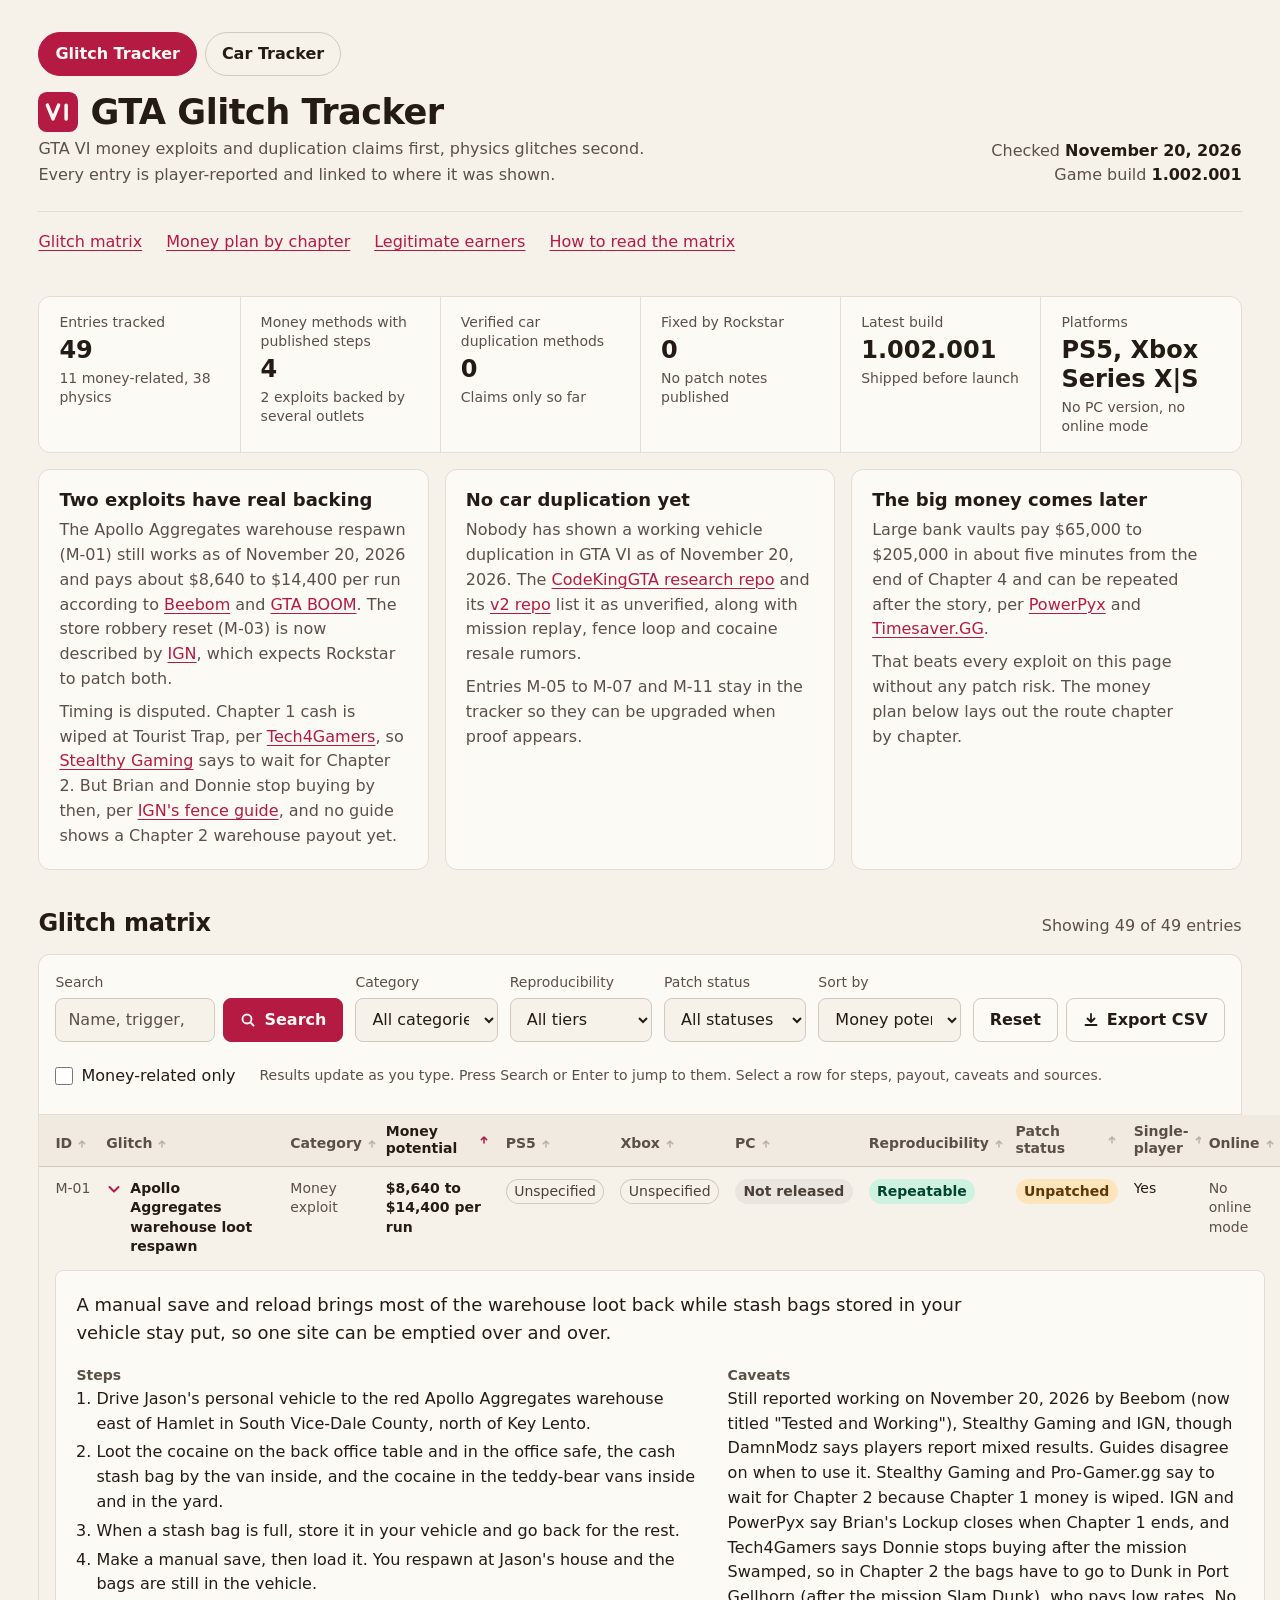
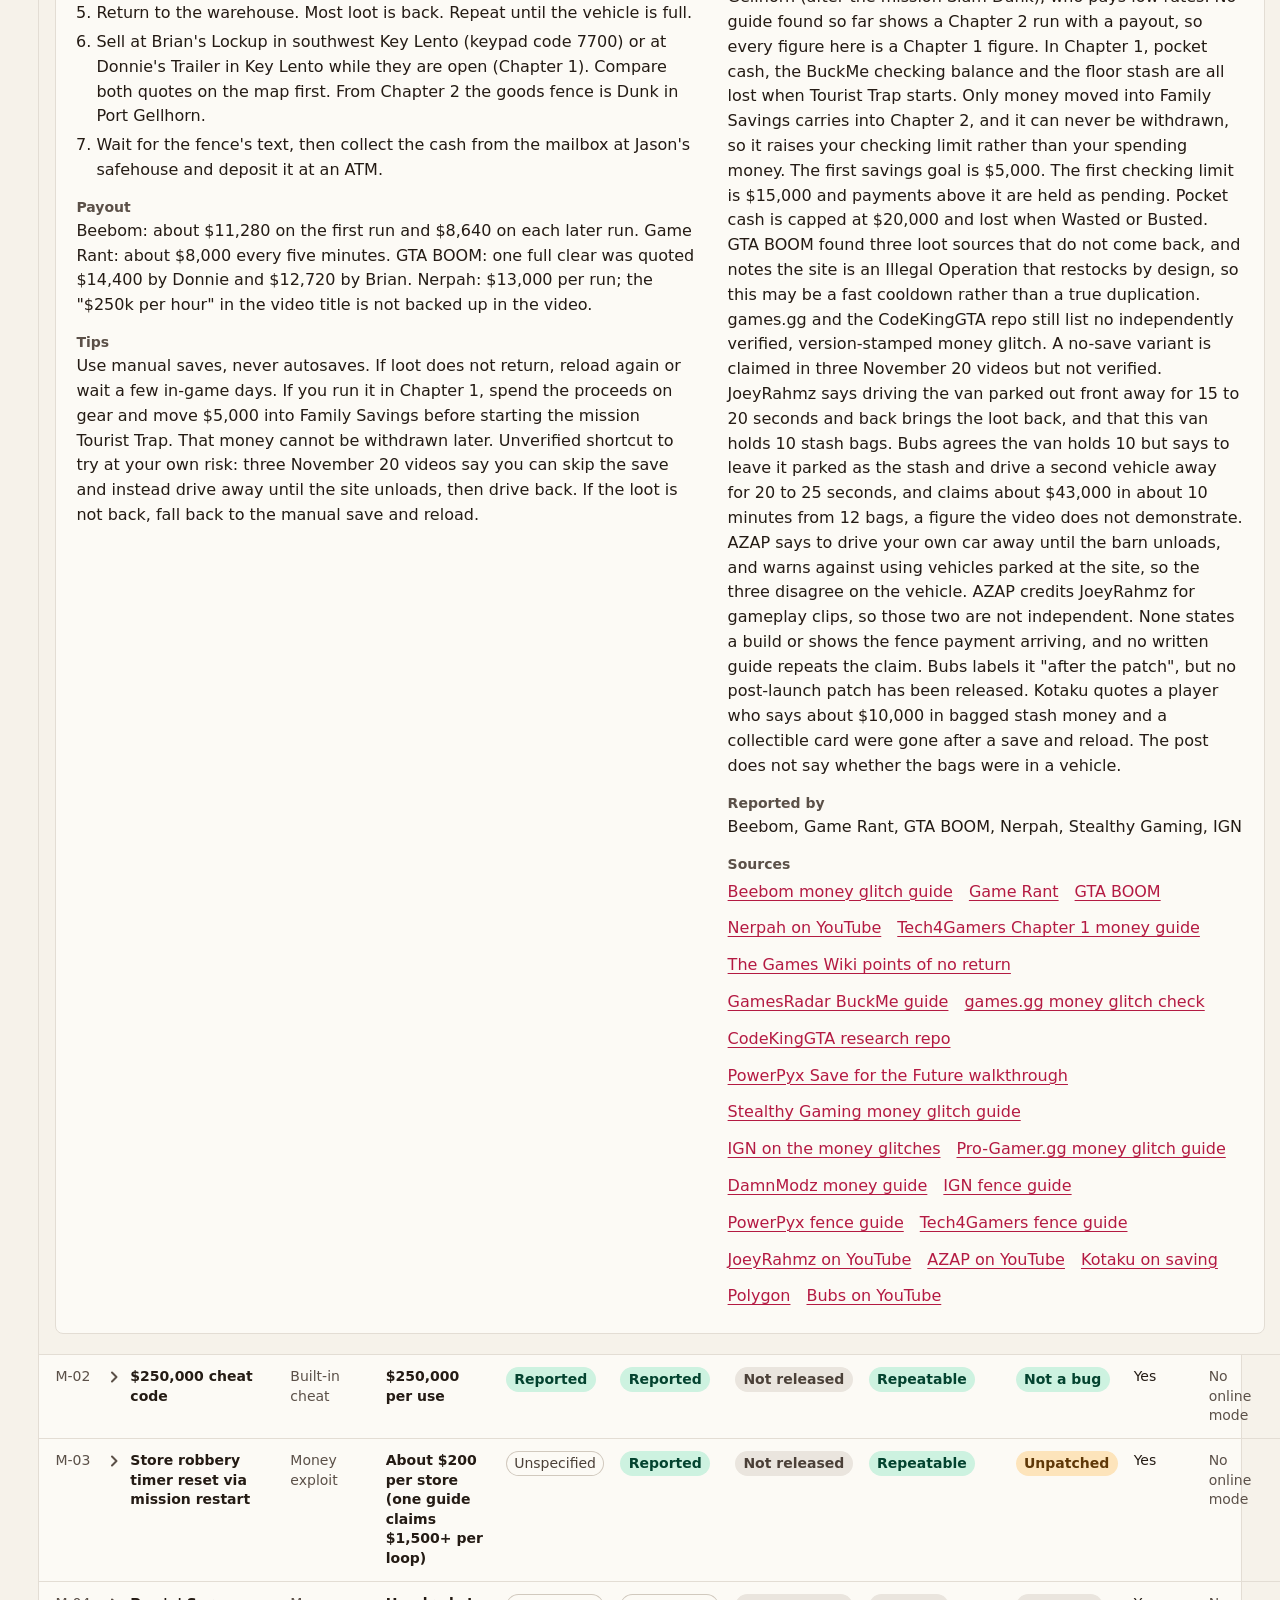
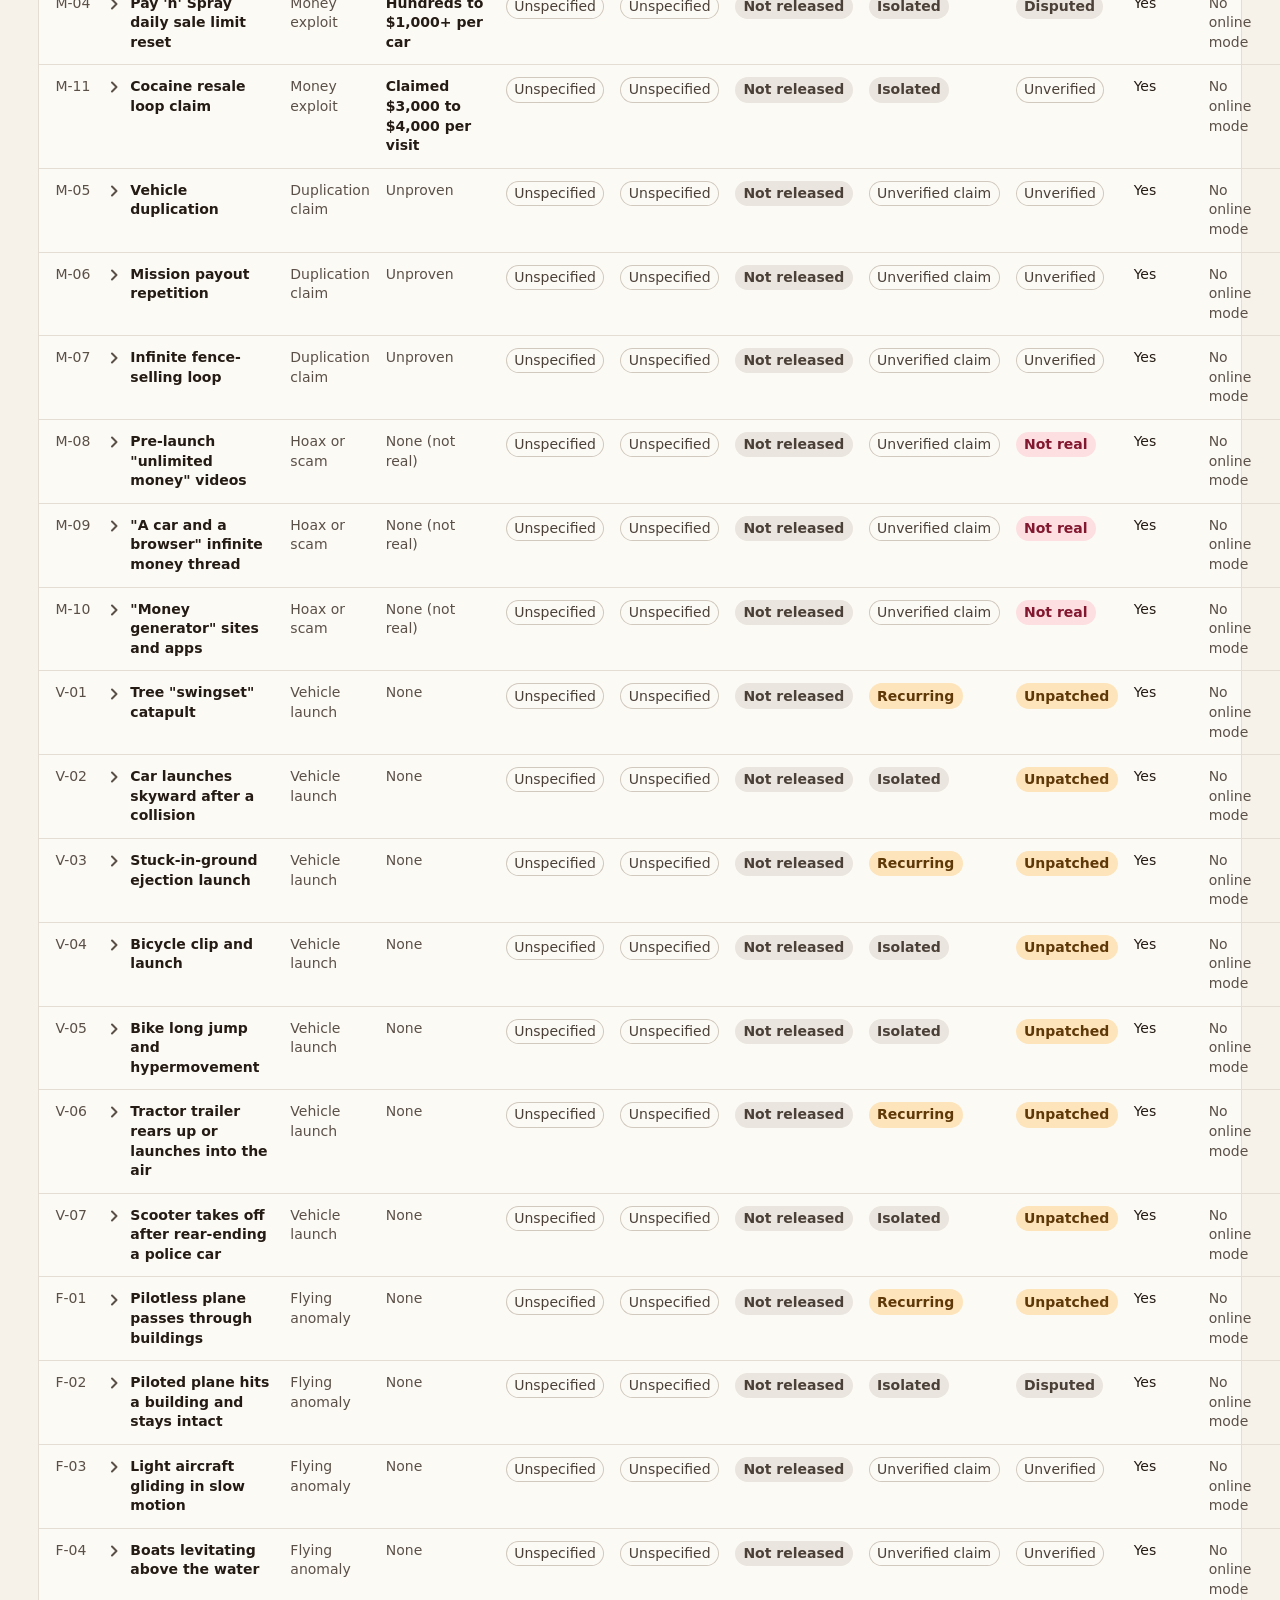
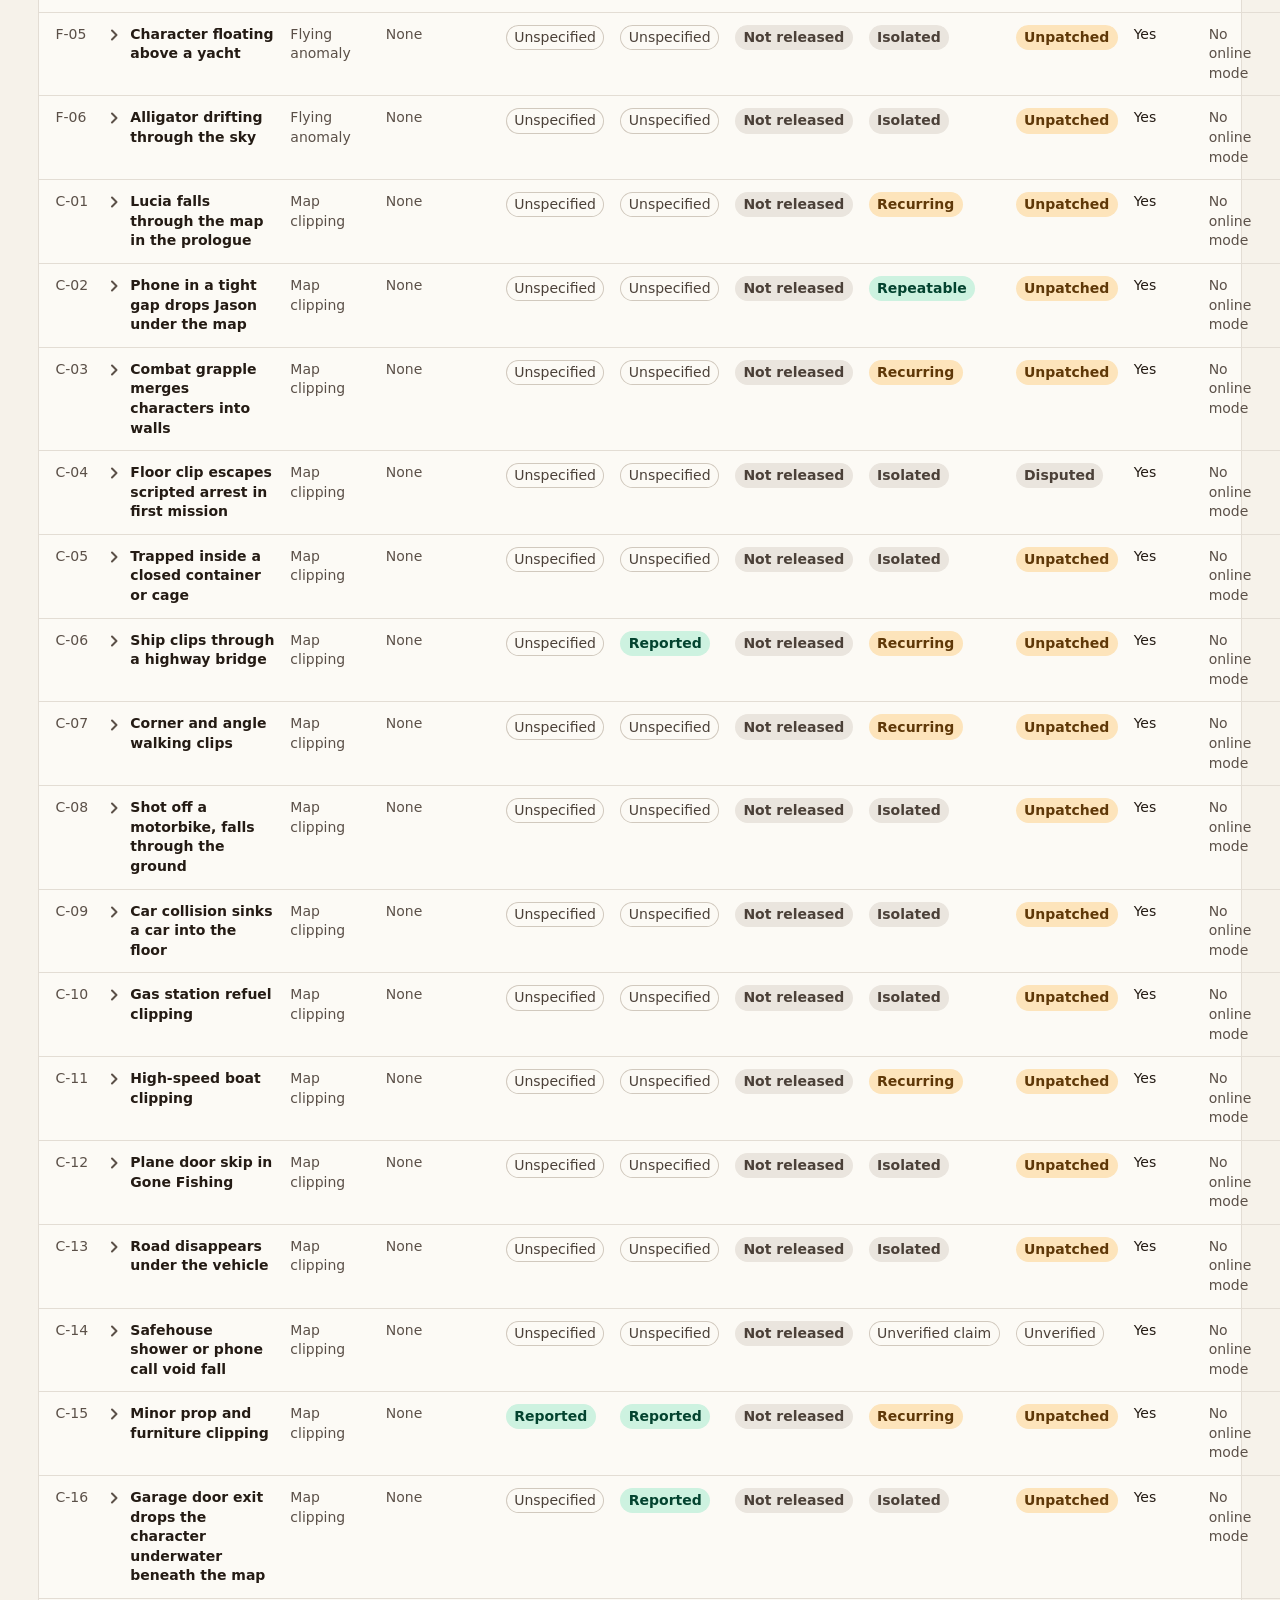
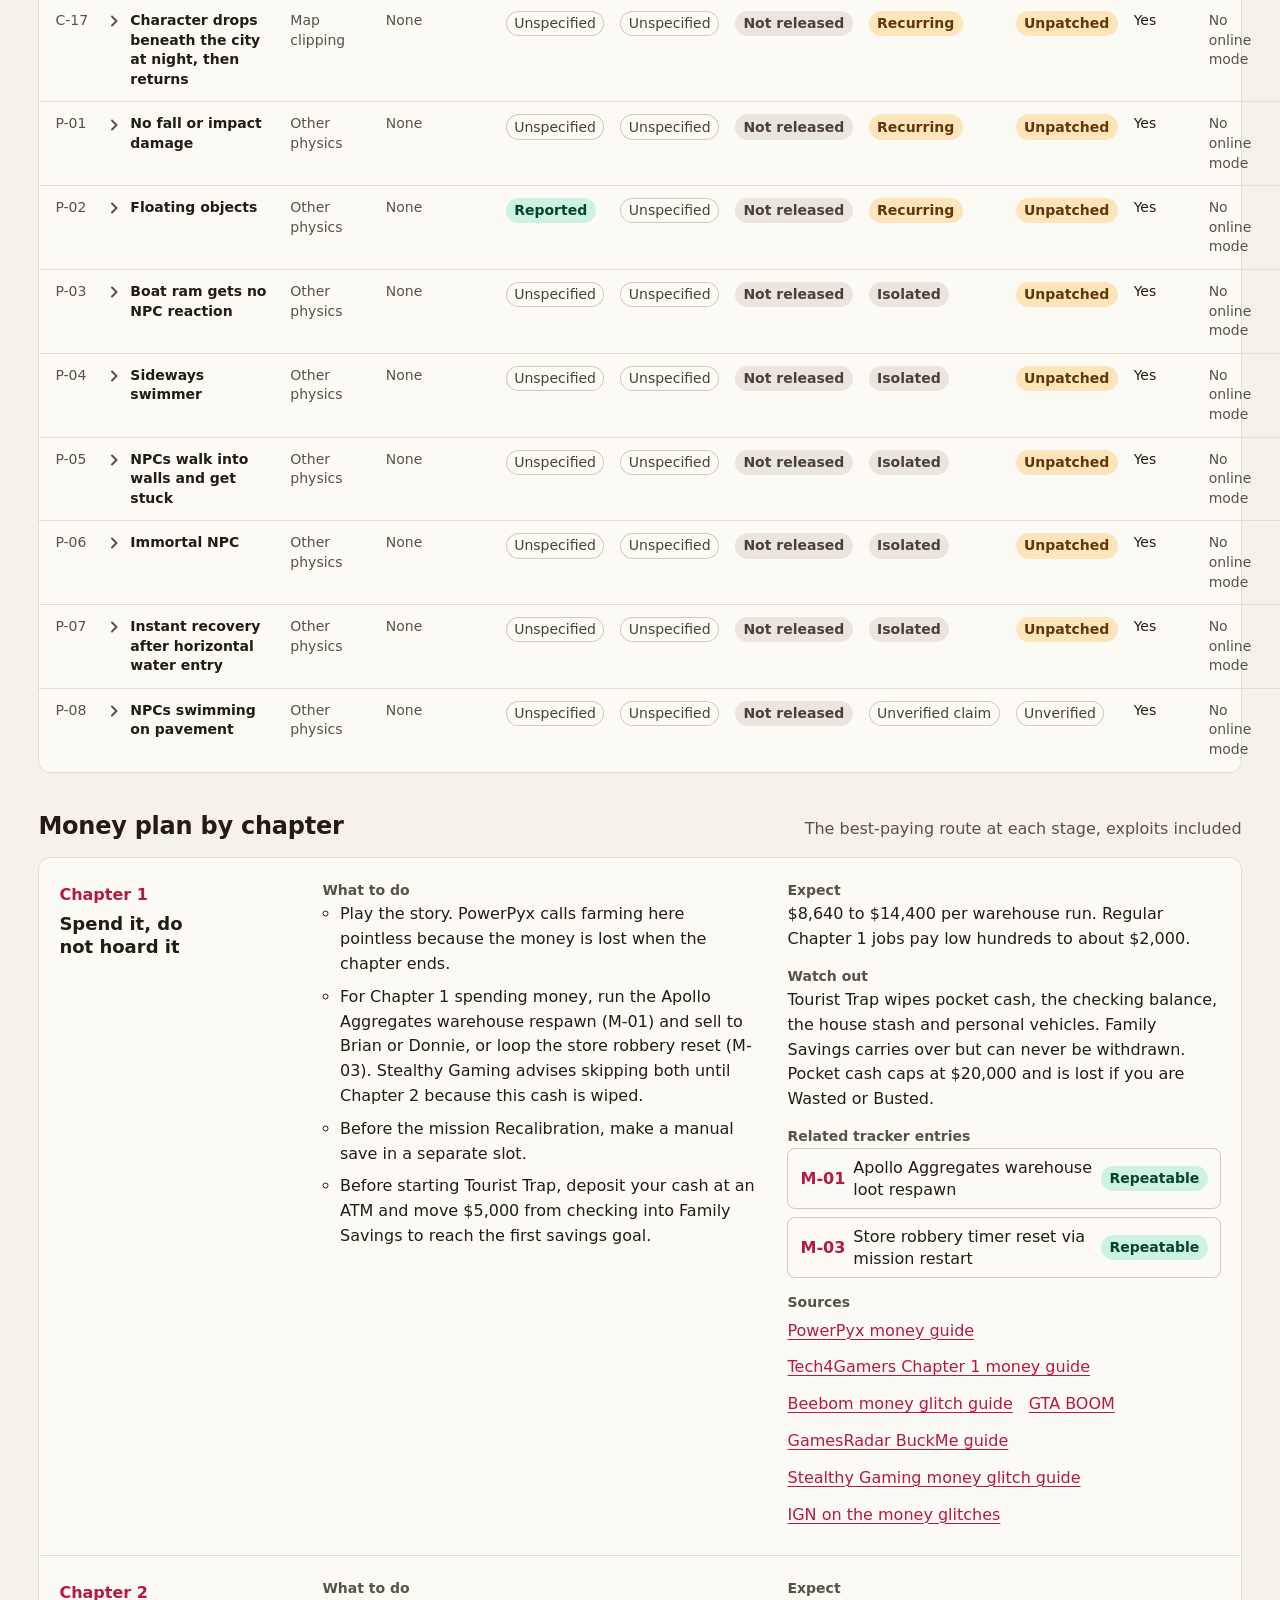
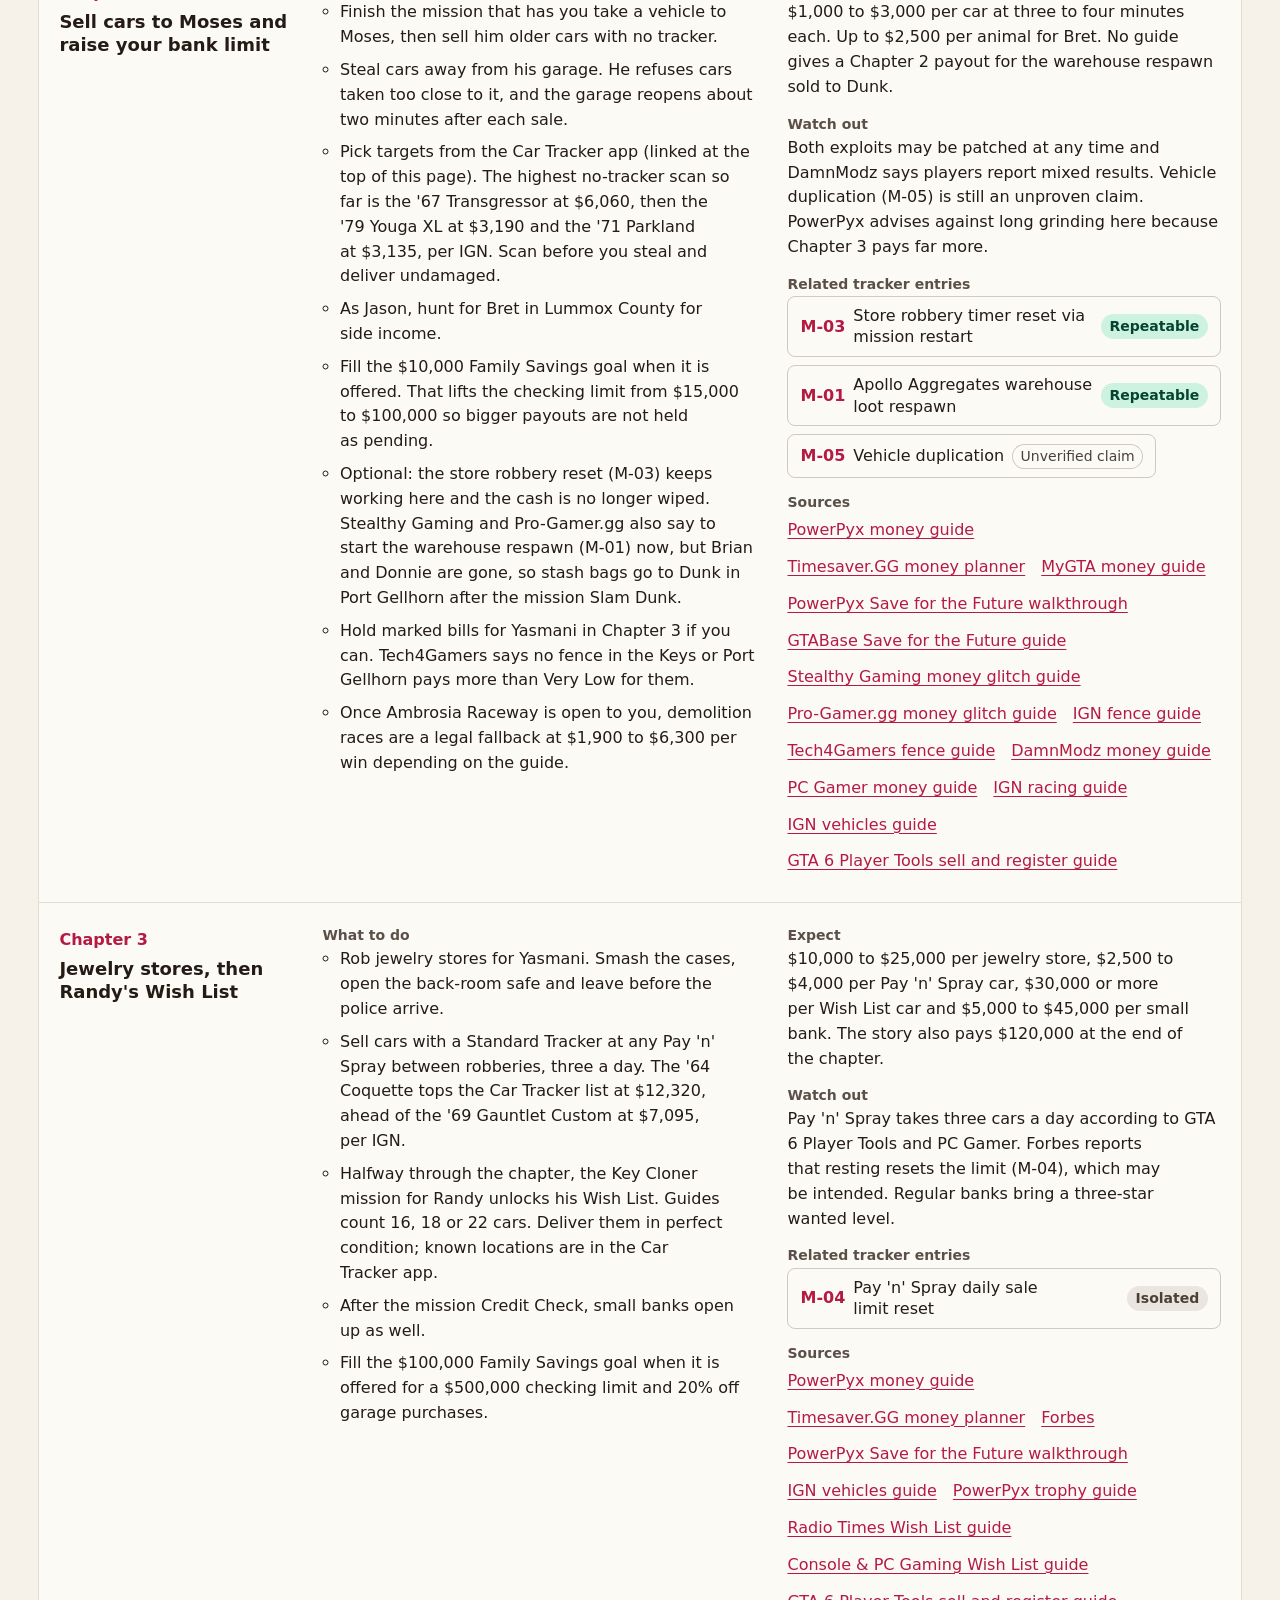
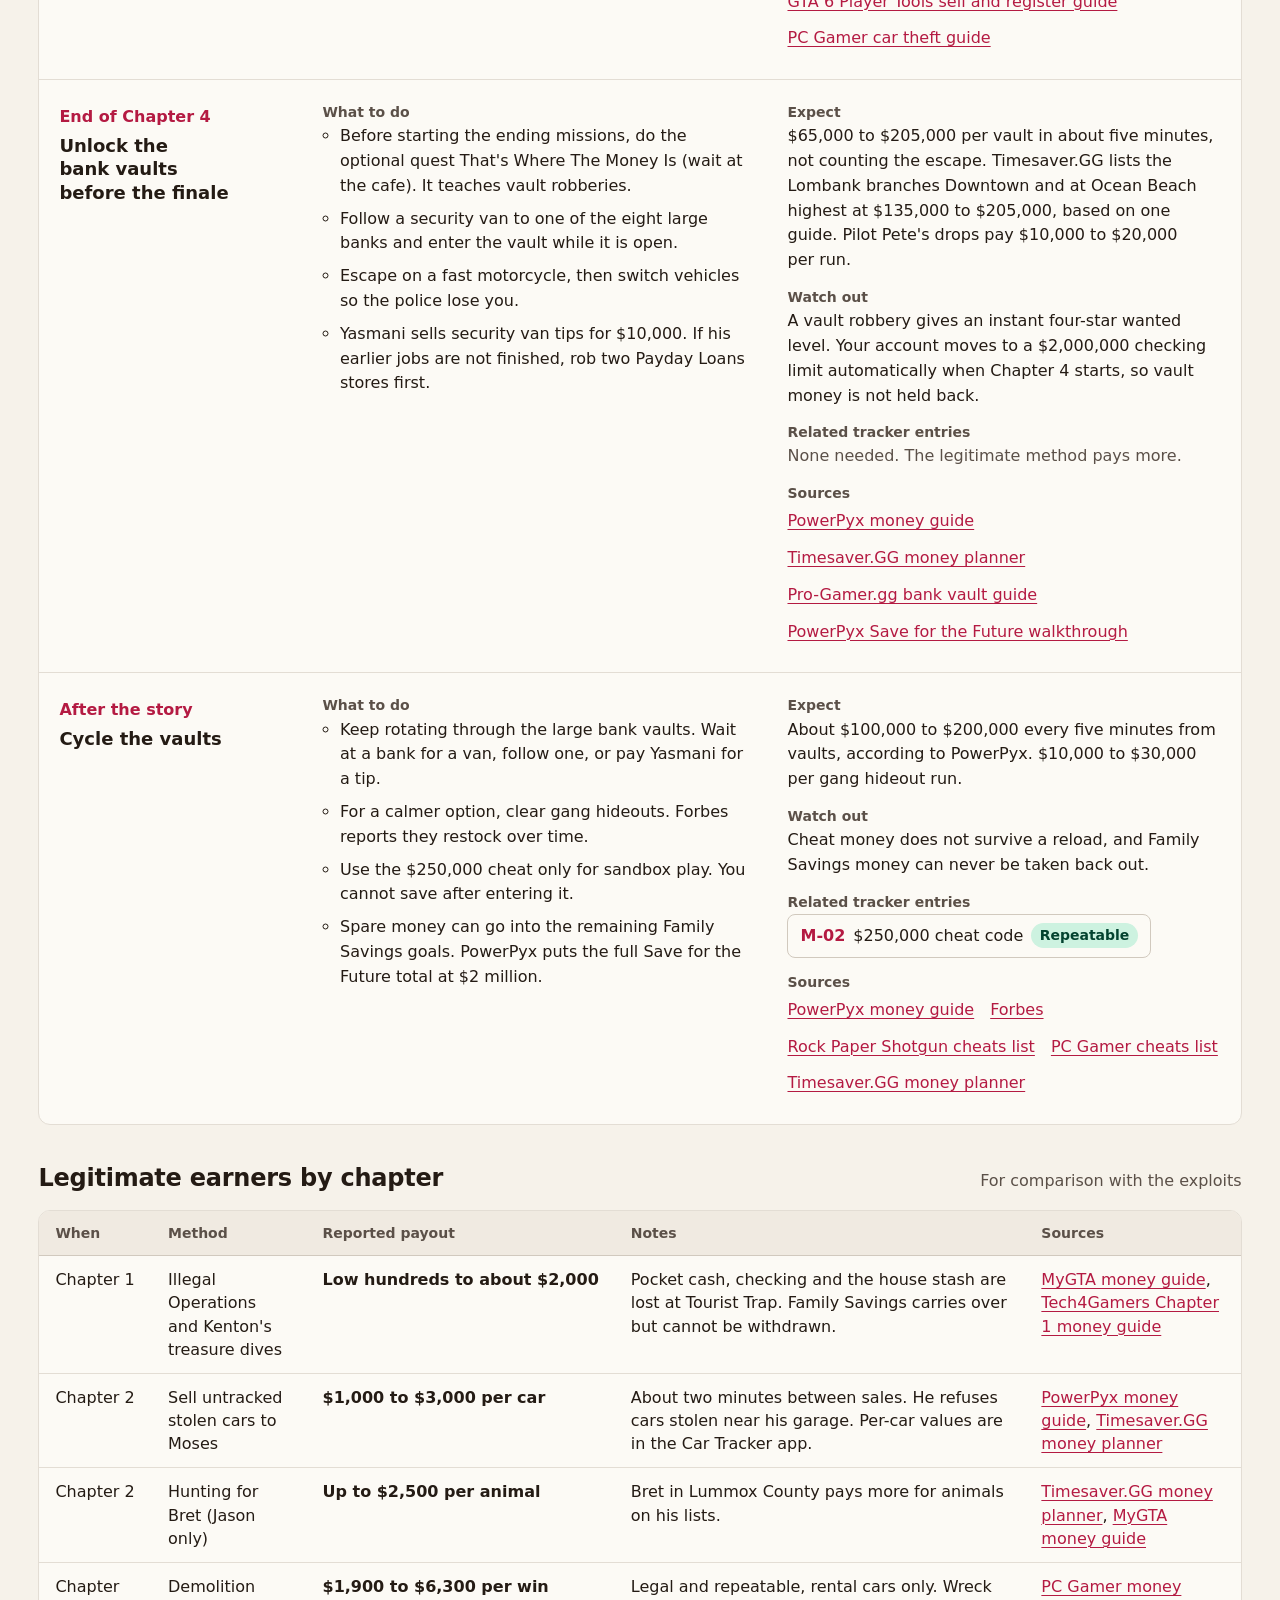
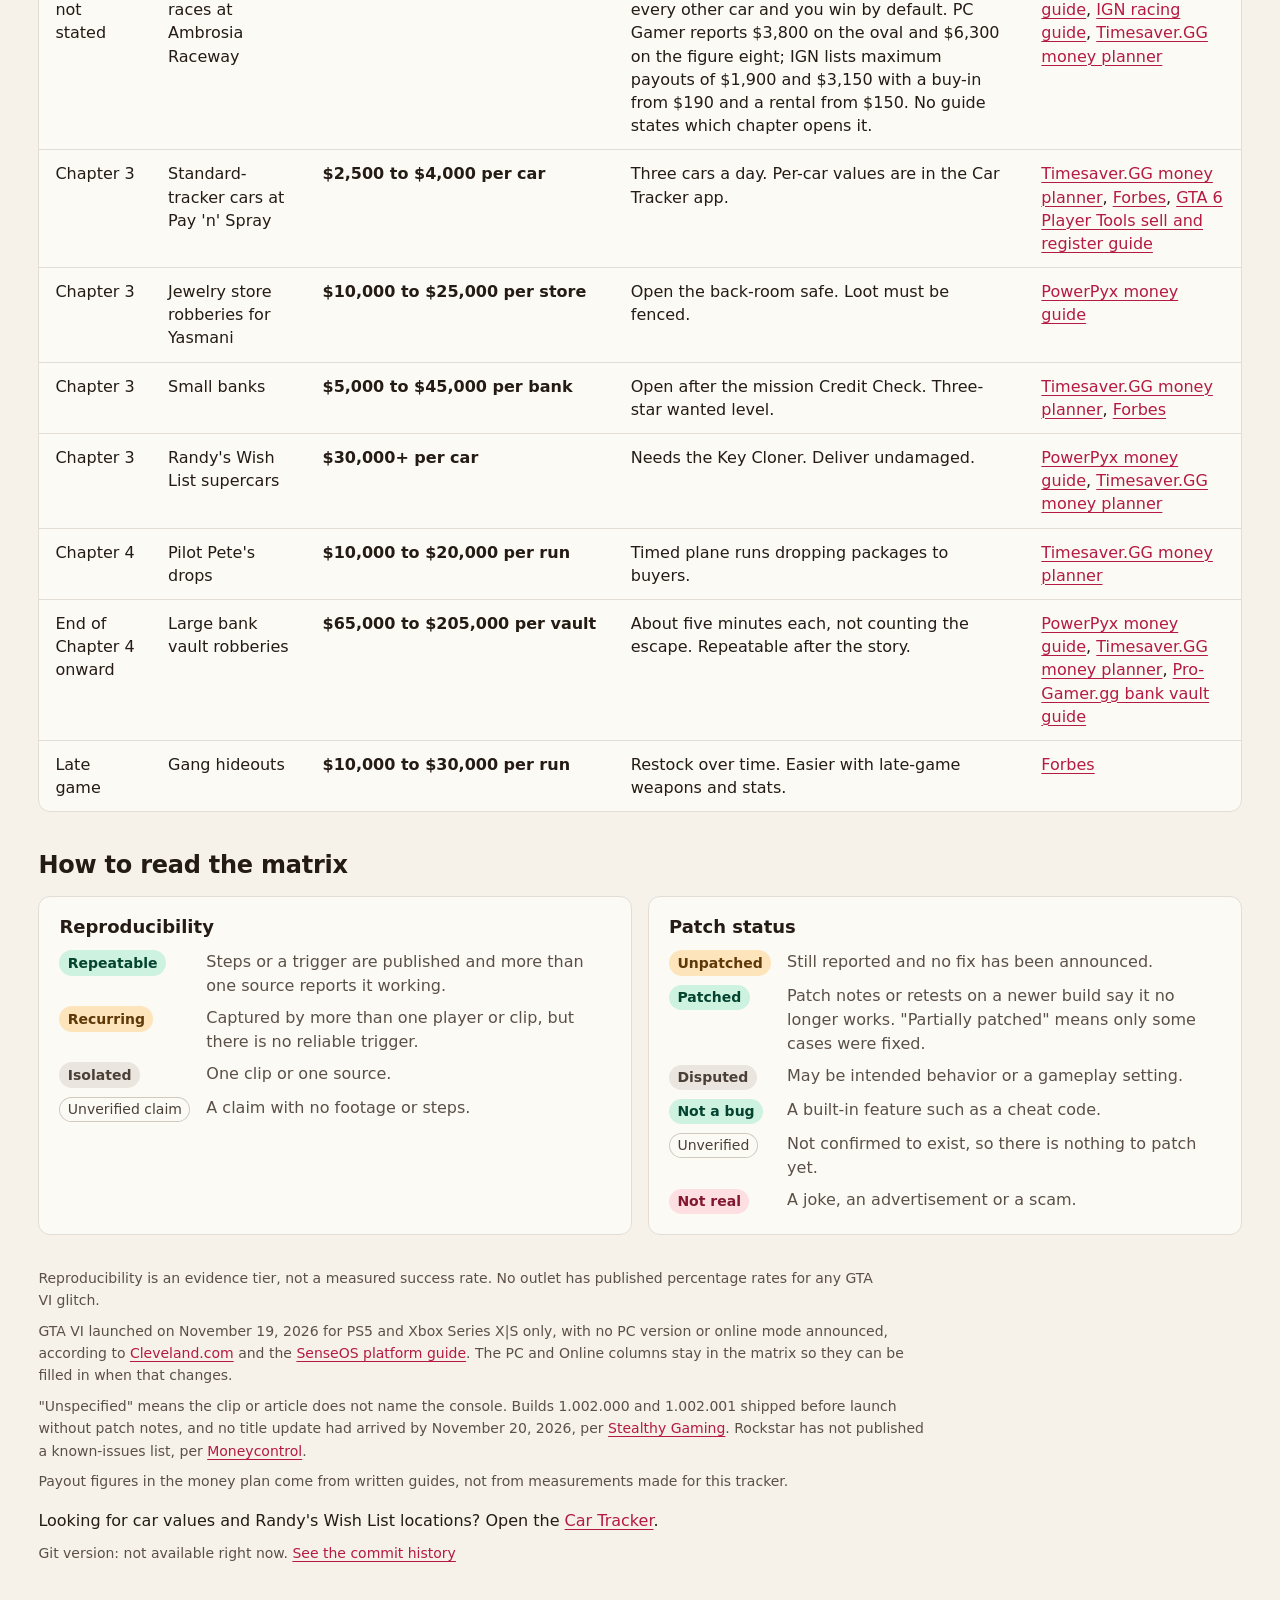
==== index.html @ 21f83af1 "Move the Car Tracker to its own repository; link to it from the Glitch Tracker Entries: 49. Added 0," ====
<!doctype html>
<html lang="en">
  <head>
    <meta charset="utf-8" />
    <meta name="viewport" content="width=device-width, initial-scale=1" />
    <title>GTA Glitch Tracker</title>
    <meta name="description" content="Sortable tracker of GTA VI money exploits, duplication claims and physics glitches, with platform, reproducibility, patch status and game mode for each entry. The car value list is in the separate Car Tracker app." />
    <link rel="icon" href="data:image/svg+xml,%3Csvg xmlns='http://www.w3.org/2000/svg' viewBox='0 0 32 32'%3E%3Crect width='32' height='32' rx='7' fill='%23b3283f'/%3E%3Cpath d='M7.5 10.5 12 21.5l4.5-11M22.5 10.5v11' fill='none' stroke='%23fbf8f3' stroke-width='2.8' stroke-linecap='round' stroke-linejoin='round'/%3E%3C/svg%3E" />
    <link rel="preconnect" href="https://api.fontshare.com" crossorigin />
    <link rel="preconnect" href="https://cdn.fontshare.com" crossorigin />
    <link href="https://api.fontshare.com/v2/css?f[]=cabinet-grotesk@800&display=swap" rel="stylesheet" />
    <link href="https://api.fontshare.com/v2/css?f[]=satoshi@400,500,700&display=swap" rel="stylesheet" />
    <link rel="stylesheet" href="base.css" />
    <link rel="stylesheet" href="style.css" />
  </head>
  <body>
    <a class="skip-link" href="#matrix">Skip to the tracker</a>
    <div class="page">
      <nav class="app-switch" aria-label="Switch app">
        <a href="./" aria-current="page">Glitch Tracker</a>
        <a href="https://rolltidehero.github.io/gta-car-tracker/">Car Tracker</a>
      </nav>
      <header class="masthead">
        <div>
          <div class="brand">
            <svg viewBox="0 0 32 32" fill="none" aria-hidden="true">
              <rect width="32" height="32" rx="7" fill="currentColor" />
              <path d="M7.5 10.5 12 21.5l4.5-11M22.5 10.5v11" stroke="#fbf8f3" stroke-width="2.8" stroke-linecap="round" stroke-linejoin="round" />
            </svg>
            <h1>GTA Glitch Tracker</h1>
          </div>
          <p>GTA VI money exploits and duplication claims first, physics glitches second. Every entry is player-reported and linked to where it was shown.</p>
        </div>
        <p class="asof">Checked <strong id="asof-date"></strong><br />Game build <strong id="asof-build"></strong></p>
      </header>

      <nav class="jump" aria-label="Sections">
        <a href="#matrix-title" data-jump="matrix-title">Glitch matrix</a>
        <a href="#plan-title" data-jump="plan-title">Money plan by chapter</a>
        <a href="#earners-title" data-jump="earners-title">Legitimate earners</a>
        <a href="#legend-title" data-jump="legend-title">How to read the matrix</a>
      </nav>

      <main>
        <dl class="facts" id="facts" aria-label="Tracker status"></dl>

        <section class="findings" id="findings" aria-label="Key findings"></section>

        <div class="section-head">
          <h2 id="matrix-title" tabindex="-1">Glitch matrix</h2>
          <p class="count" id="count" aria-live="polite"></p>
        </div>

        <form class="toolbar" id="toolbar" aria-label="Filter and sort the matrix">
          <div class="field field-search">
            <label for="q">Search</label>
            <div class="search-row">
              <input id="q" type="search" placeholder="Name, trigger, reporter" autocomplete="off" />
              <button type="submit" class="btn btn-primary" id="search-btn">
                <svg viewBox="0 0 16 16" fill="none" stroke="currentColor" stroke-width="1.8" stroke-linecap="round" stroke-linejoin="round" aria-hidden="true"><circle cx="7" cy="7" r="4.5" /><path d="m10.5 10.5 3 3" /></svg>
                Search
              </button>
            </div>
          </div>
          <div class="field">
            <label for="f-category">Category</label>
            <select id="f-category"></select>
          </div>
          <div class="field">
            <label for="f-repro">Reproducibility</label>
            <select id="f-repro"></select>
          </div>
          <div class="field">
            <label for="f-status">Patch status</label>
            <select id="f-status"></select>
          </div>
          <div class="field">
            <label for="f-sort">Sort by</label>
            <select id="f-sort"></select>
          </div>
          <div class="toolbar-actions">
            <button type="button" class="btn" id="reset">Reset</button>
            <button type="button" class="btn" id="export">
              <svg viewBox="0 0 16 16" fill="none" stroke="currentColor" stroke-width="1.8" stroke-linecap="round" stroke-linejoin="round" aria-hidden="true"><path d="M8 2v8M4.5 6.5 8 10l3.5-3.5M2.5 13h11" /></svg>
              Export CSV
            </button>
          </div>
          <div class="toggle-row">
            <label class="toggle"><input type="checkbox" id="f-money" /> Money-related only</label>
            <span class="hint">Results update as you type. Press Search or Enter to jump to them. Select a row for steps, payout, caveats and sources.</span>
          </div>
        </form>

        <div class="table-wrap" id="matrix" tabindex="-1">
          <table class="matrix" aria-labelledby="matrix-title">
            <thead>
              <tr id="head-row"></tr>
            </thead>
            <tbody id="rows"></tbody>
          </table>
          <div class="empty" id="empty" hidden>
            <p>No entries match these filters.</p>
            <button type="button" class="btn" id="reset-empty">Clear filters</button>
          </div>
        </div>

        <div class="section-head">
          <h2 id="plan-title" tabindex="-1">Money plan by chapter</h2>
          <p class="count">The best-paying route at each stage, exploits included</p>
        </div>
        <ol class="plan" id="plan"></ol>

        <div class="section-head">
          <h2 id="earners-title" tabindex="-1">Legitimate earners by chapter</h2>
          <p class="count">For comparison with the exploits</p>
        </div>
        <div class="ref-wrap">
          <table class="ref">
            <thead>
              <tr><th scope="col">When</th><th scope="col">Method</th><th scope="col">Reported payout</th><th scope="col">Notes</th><th scope="col">Sources</th></tr>
            </thead>
            <tbody id="ladder"></tbody>
          </table>
        </div>

        <div class="section-head">
          <h2 id="legend-title" tabindex="-1">How to read the matrix</h2>
        </div>
        <div class="legend">
          <section class="legend-card">
            <h3>Reproducibility</h3>
            <dl>
              <dt><span class="badge pos">Repeatable</span></dt><dd>Steps or a trigger are published and more than one source reports it working.</dd>
              <dt><span class="badge warn">Recurring</span></dt><dd>Captured by more than one player or clip, but there is no reliable trigger.</dd>
              <dt><span class="badge">Isolated</span></dt><dd>One clip or one source.</dd>
              <dt><span class="badge outline">Unverified claim</span></dt><dd>A claim with no footage or steps.</dd>
            </dl>
          </section>
          <section class="legend-card">
            <h3>Patch status</h3>
            <dl>
              <dt><span class="badge warn">Unpatched</span></dt><dd>Still reported and no fix has been announced.</dd>
              <dt><span class="badge pos">Patched</span></dt><dd>Patch notes or retests on a newer build say it no longer works. "Partially patched" means only some cases were fixed.</dd>
              <dt><span class="badge">Disputed</span></dt><dd>May be intended behavior or a gameplay setting.</dd>
              <dt><span class="badge pos">Not a bug</span></dt><dd>A built-in feature such as a cheat code.</dd>
              <dt><span class="badge outline">Unverified</span></dt><dd>Not confirmed to exist, so there is nothing to patch yet.</dd>
              <dt><span class="badge neg">Not real</span></dt><dd>A joke, an advertisement or a scam.</dd>
            </dl>
          </section>
        </div>

        <div class="footnote" id="footnotes"></div>
        <p class="footer-apps">Looking for car values and Randy's Wish List locations? Open the <a href="https://rolltidehero.github.io/gta-car-tracker/">Car Tracker</a>.</p>
        <p class="footer-version" id="version" aria-live="polite">Git version: loading...</p>
      </main>
    </div>

    <script src="data.js"></script>
    <script src="app.js"></script>
  </body>
</html>
---- base.css ----
/* base.css */
*,
*::before,
*::after {
  box-sizing: border-box;
  margin: 0;
  padding: 0;
}

html {
  -moz-text-size-adjust: none;
  -webkit-text-size-adjust: none;
  text-size-adjust: none;
  -webkit-font-smoothing: antialiased;
  -moz-osx-font-smoothing: grayscale;
  text-rendering: optimizeLegibility;
  scroll-behavior: smooth;
  hanging-punctuation: first last;
  scroll-padding-top: var(--space-16);
}

body {
  min-height: 100dvh;
  line-height: 1.6;
  font-family: var(--font-body, sans-serif);
  font-size: var(--text-base);
  color: var(--color-text);
  background-color: var(--color-bg);
}

img,
picture,
video,
canvas,
svg {
  display: block;
  max-width: 100%;
  height: auto;
}
ul[role='list'],
ol[role='list'] {
  list-style: none;
}
input,
button,
textarea,
select {
  font: inherit;
  color: inherit;
}

h1,
h2,
h3,
h4,
h5,
h6 {
  text-wrap: balance;
  line-height: 1.15;
}
p,
li,
figcaption {
  text-wrap: pretty;
  max-width: 72ch;
}

::selection {
  background: oklch(from var(--color-primary) l c h / 0.25);
  color: var(--color-text);
}

:focus-visible {
  outline: 2px solid var(--color-primary);
  outline-offset: 3px;
  border-radius: var(--radius-sm);
}

@media (prefers-reduced-motion: reduce) {
  *,
  *::before,
  *::after {
    animation-duration: 0.01ms !important;
    animation-iteration-count: 1 !important;
    transition-duration: 0.01ms !important;
    scroll-behavior: auto !important;
  }
}

button {
  cursor: pointer;
  background: none;
  border: none;
}
table {
  border-collapse: collapse;
  width: 100%;
}

/* Interactive elements: animate hover/focus transitions.
   Only clickable elements get hover states — see `shared/03-motion.md`.
   Never add :hover styles to non-interactive elements. */
a,
button,
[role='button'],
[role='link'],
input,
textarea,
select {
  transition:
    color var(--transition-interactive),
    background var(--transition-interactive),
    border-color var(--transition-interactive),
    box-shadow var(--transition-interactive);
}

.sr-only {
  position: absolute;
  width: 1px;
  height: 1px;
  padding: 0;
  margin: -1px;
  overflow: hidden;
  clip: rect(0, 0, 0, 0);
  white-space: nowrap;
  border-width: 0;
}
---- style.css ----
/* Tokens: fixed light theme, warm sand surfaces, single coral accent. */
:root {
  --text-xs: clamp(0.75rem, 0.7rem + 0.25vw, 0.875rem);
  --text-sm: clamp(0.875rem, 0.8rem + 0.35vw, 1rem);
  --text-base: clamp(1rem, 0.95rem + 0.25vw, 1.125rem);
  --text-lg: clamp(1.125rem, 1rem + 0.75vw, 1.5rem);
  --text-xl: clamp(1.5rem, 1.2rem + 1.25vw, 2.25rem);

  --space-1: 0.25rem;
  --space-2: 0.5rem;
  --space-3: 0.75rem;
  --space-4: 1rem;
  --space-5: 1.25rem;
  --space-6: 1.5rem;
  --space-8: 2rem;
  --space-10: 2.5rem;
  --space-12: 3rem;
  --space-16: 4rem;

  --color-bg: oklch(0.962 0.012 82);
  --color-surface: oklch(0.985 0.007 82);
  --color-surface-offset: oklch(0.94 0.014 82);
  --color-divider: oklch(0.9 0.014 80);
  --color-border: oklch(0.84 0.018 78);
  --color-text: oklch(0.23 0.02 55);
  --color-text-muted: oklch(0.44 0.02 60);
  --color-text-inverse: oklch(0.985 0.007 82);
  --color-primary: oklch(0.5 0.185 14);
  --color-primary-hover: oklch(0.43 0.17 14);
  --color-primary-tint: oklch(0.94 0.035 14);

  /* Badge tones: tinted surface plus dark text of the same hue. */
  --tone-pos-bg: oklch(0.93 0.045 165);
  --tone-pos-fg: oklch(0.34 0.07 165);
  --tone-warn-bg: oklch(0.93 0.06 80);
  --tone-warn-fg: oklch(0.38 0.08 65);
  --tone-neg-bg: oklch(0.93 0.035 14);
  --tone-neg-fg: oklch(0.4 0.14 14);
  --tone-neutral-bg: oklch(0.925 0.012 80);
  --tone-neutral-fg: oklch(0.38 0.02 60);

  --radius-sm: 0.375rem;
  --radius-md: 0.5rem;
  --radius-lg: 0.75rem;
  --radius-full: 9999px;
  --transition-interactive: 180ms cubic-bezier(0.16, 1, 0.3, 1);
  --shadow-sm: 0 1px 2px oklch(0.2 0.01 80 / 0.06);

  --font-display: 'Cabinet Grotesk', 'Satoshi', system-ui, sans-serif;
  --font-body: 'Satoshi', system-ui, -apple-system, 'Segoe UI', sans-serif;
  --page-max: 92rem;
}

body {
  font-variant-numeric: tabular-nums;
}

a {
  color: var(--color-primary);
  text-decoration-thickness: 1px;
  text-underline-offset: 0.18em;
}
a:hover {
  color: var(--color-primary-hover);
}

.skip-link {
  position: absolute;
  left: var(--space-4);
  top: -100px;
  background: var(--color-text);
  color: var(--color-text-inverse);
  padding: var(--space-2) var(--space-4);
  border-radius: var(--radius-sm);
  z-index: 50;
}
.skip-link:focus {
  top: var(--space-4);
  color: var(--color-text-inverse);
}

.page {
  max-width: var(--page-max);
  margin-inline: auto;
  padding: var(--space-8) clamp(var(--space-4), 3vw, var(--space-10)) var(--space-16);
}

/* ---------- Header ---------- */
.masthead {
  display: flex;
  flex-wrap: wrap;
  align-items: flex-end;
  justify-content: space-between;
  gap: var(--space-4) var(--space-8);
  padding-bottom: var(--space-6);
  border-bottom: 1px solid var(--color-divider);
}
.brand {
  display: flex;
  align-items: center;
  gap: var(--space-3);
}
.brand svg {
  width: 2.5rem;
  height: 2.5rem;
  flex: none;
  color: var(--color-primary);
}
h1 {
  font-family: var(--font-display);
  font-size: var(--text-xl);
  font-weight: 800;
  letter-spacing: -0.015em;
}
.masthead p {
  color: var(--color-text-muted);
  font-size: var(--text-sm);
  max-width: 60ch;
  margin-top: var(--space-1);
}
.asof {
  font-size: var(--text-xs);
  color: var(--color-text-muted);
  text-align: right;
  line-height: 1.5;
}
.asof strong {
  color: var(--color-text);
  font-weight: 700;
}

/* ---------- Jump links ---------- */
.jump {
  display: flex;
  flex-wrap: wrap;
  gap: var(--space-1) var(--space-6);
  padding-block: var(--space-2);
  font-size: var(--text-sm);
}
.jump a {
  display: inline-flex;
  align-items: center;
  min-height: 2.75rem;
  font-weight: 500;
}
h2[tabindex='-1']:focus {
  outline: none;
}

/* ---------- Fact strip ---------- */
.facts {
  display: grid;
  grid-template-columns: repeat(6, minmax(0, 1fr));
  margin-top: var(--space-6);
  background: var(--color-surface);
  border: 1px solid var(--color-divider);
  border-radius: var(--radius-lg);
  overflow: hidden;
}
.fact {
  padding: var(--space-4) var(--space-5);
  border-left: 1px solid var(--color-divider);
  min-width: 0;
}
.fact:first-child {
  border-left: 0;
}
.fact dt {
  font-size: var(--text-xs);
  color: var(--color-text-muted);
  line-height: 1.35;
}
.fact dd {
  font-size: var(--text-lg);
  font-weight: 700;
  line-height: 1.2;
  margin-top: var(--space-1);
  overflow-wrap: anywhere;
}
.fact dd small {
  display: block;
  font-size: var(--text-xs);
  font-weight: 500;
  color: var(--color-text-muted);
  margin-top: var(--space-1);
  line-height: 1.35;
}

/* ---------- Key findings ---------- */
.findings {
  display: grid;
  grid-template-columns: repeat(3, minmax(0, 1fr));
  gap: var(--space-4);
  margin-top: var(--space-4);
}
.finding {
  background: var(--color-surface);
  border: 1px solid var(--color-divider);
  border-radius: var(--radius-lg);
  padding: var(--space-5);
}
.finding h3 {
  font-size: var(--text-base);
  font-weight: 700;
  margin-bottom: var(--space-2);
}
.finding p {
  font-size: var(--text-sm);
  color: var(--color-text-muted);
  line-height: 1.55;
}
.finding p + p {
  margin-top: var(--space-2);
}

/* ---------- Section heads ---------- */
.section-head {
  display: flex;
  flex-wrap: wrap;
  align-items: baseline;
  justify-content: space-between;
  gap: var(--space-2) var(--space-6);
  margin-top: var(--space-10);
  margin-bottom: var(--space-4);
}
h2 {
  font-size: var(--text-lg);
  font-weight: 700;
  letter-spacing: -0.01em;
}
.count {
  font-size: var(--text-sm);
  color: var(--color-text-muted);
}

/* ---------- Toolbar ---------- */
.toolbar {
  display: grid;
  grid-template-columns: minmax(18rem, 2fr) repeat(4, minmax(8.5rem, 1fr)) auto;
  gap: var(--space-3);
  align-items: end;
  background: var(--color-surface);
  border: 1px solid var(--color-divider);
  border-radius: var(--radius-lg) var(--radius-lg) 0 0;
  border-bottom: 0;
  padding: var(--space-4);
}
.field {
  display: flex;
  flex-direction: column;
  gap: var(--space-1);
  min-width: 0;
}
.field label {
  font-size: var(--text-xs);
  font-weight: 500;
  color: var(--color-text-muted);
}
.field input,
.field select {
  height: 2.75rem;
  padding: 0 var(--space-3);
  background: var(--color-bg);
  border: 1px solid var(--color-border);
  border-radius: var(--radius-md);
  font-size: var(--text-sm);
  width: 100%;
  min-width: 0;
}
.field input::placeholder {
  color: var(--color-text-muted);
}
.field input:hover,
.field select:hover {
  border-color: var(--color-text-muted);
}
.toolbar-actions {
  display: flex;
  gap: var(--space-2);
}
/* Search box with its button. */
.search-row {
  display: flex;
  gap: var(--space-2);
  min-width: 0;
}
.search-row input {
  flex: 1 1 auto;
}
.search-row .btn {
  flex: none;
}
.btn {
  display: inline-flex;
  align-items: center;
  justify-content: center;
  gap: var(--space-2);
  height: 2.75rem;
  padding: 0 var(--space-4);
  border-radius: var(--radius-md);
  font-size: var(--text-sm);
  font-weight: 700;
  white-space: nowrap;
  border: 1px solid var(--color-border);
  background: var(--color-surface);
}
.btn:hover {
  background: var(--color-surface-offset);
}
.btn-primary {
  background: var(--color-primary);
  border-color: var(--color-primary);
  color: var(--color-text-inverse);
}
.btn-primary:hover {
  background: var(--color-primary-hover);
  border-color: var(--color-primary-hover);
}
.btn svg {
  width: 1rem;
  height: 1rem;
}
.toggle-row {
  grid-column: 1 / -1;
  display: flex;
  flex-wrap: wrap;
  align-items: center;
  gap: var(--space-2) var(--space-6);
  font-size: var(--text-sm);
}
.toggle {
  display: inline-flex;
  align-items: center;
  gap: var(--space-2);
  min-height: 2.75rem;
  cursor: pointer;
}
.toggle input {
  width: 1.125rem;
  height: 1.125rem;
  accent-color: var(--color-primary);
}
.hint {
  color: var(--color-text-muted);
  font-size: var(--text-xs);
}

/* ---------- Matrix ---------- */
.table-wrap {
  background: var(--color-surface);
  border: 1px solid var(--color-divider);
  border-radius: 0 0 var(--radius-lg) var(--radius-lg);
}
.matrix {
  font-size: 0.875rem;
  line-height: 1.4;
}
.matrix thead th {
  position: sticky;
  top: 0;
  z-index: 5;
  background: var(--color-surface-offset);
  text-align: left;
  padding: 0;
  border-bottom: 1px solid var(--color-border);
  vertical-align: bottom;
  line-height: 1.25;
}
.sort-btn {
  display: flex;
  align-items: center;
  gap: var(--space-1);
  width: 100%;
  min-height: 2.75rem;
  padding: var(--space-2);
  font-size: var(--text-xs);
  font-weight: 700;
  color: var(--color-text-muted);
  text-align: left;
}
.sort-btn:hover {
  color: var(--color-text);
  background: var(--color-divider);
}
.sort-btn .arrow {
  width: 0.75rem;
  height: 0.75rem;
  opacity: 0.35;
  flex: none;
}
th[aria-sort='ascending'] .sort-btn,
th[aria-sort='descending'] .sort-btn {
  color: var(--color-text);
}
th[aria-sort='ascending'] .arrow,
th[aria-sort='descending'] .arrow {
  opacity: 1;
  color: var(--color-primary);
}
th[aria-sort='descending'] .arrow {
  transform: rotate(180deg);
}
.matrix tbody td {
  padding: var(--space-3) var(--space-2);
  border-bottom: 1px solid var(--color-divider);
  vertical-align: top;
}
.matrix tbody tr.row:hover td {
  background: var(--color-bg);
}
.matrix tbody tr.row.open td {
  background: var(--color-bg);
  border-bottom-color: transparent;
}
.matrix tbody tr:last-child td {
  border-bottom: 0;
}
.cell-id {
  font-size: var(--text-xs);
  color: var(--color-text-muted);
  white-space: nowrap;
  padding-top: calc(var(--space-3) + 0.2em);
}
.cell-name {
  min-width: 11.5rem;
}
.matrix th:first-child .sort-btn,
.matrix tbody td:first-child {
  padding-left: var(--space-4);
}
.matrix th:last-child .sort-btn,
.matrix tbody tr.row td:last-child {
  padding-right: var(--space-4);
}
.name-btn {
  display: flex;
  align-items: flex-start;
  gap: var(--space-2);
  text-align: left;
  font-weight: 700;
  width: 100%;
  min-height: 1.75rem;
  border-radius: var(--radius-sm);
}
.name-btn:hover {
  color: var(--color-primary);
}
.name-btn .chev {
  width: 1rem;
  height: 1rem;
  flex: none;
  margin-top: 0.15em;
  color: var(--color-text-muted);
  transition: transform var(--transition-interactive);
}
.name-btn[aria-expanded='true'] .chev {
  transform: rotate(90deg);
  color: var(--color-primary);
}
.cell-money {
  font-weight: 700;
  min-width: 7.5rem;
}
.cell-money.none {
  font-weight: 500;
  color: var(--color-text-muted);
}
.cell-cat {
  color: var(--color-text-muted);
  min-width: 5rem;
}
.badge {
  display: inline-block;
  padding: 0.15em 0.6em;
  border-radius: var(--radius-full);
  font-size: var(--text-xs);
  font-weight: 700;
  line-height: 1.5;
  white-space: nowrap;
  background: var(--tone-neutral-bg);
  color: var(--tone-neutral-fg);
}
.badge.pos {
  background: var(--tone-pos-bg);
  color: var(--tone-pos-fg);
}
.badge.warn {
  background: var(--tone-warn-bg);
  color: var(--tone-warn-fg);
}
.badge.neg {
  background: var(--tone-neg-bg);
  color: var(--tone-neg-fg);
}
.badge.outline {
  background: transparent;
  box-shadow: inset 0 0 0 1px var(--color-border);
  font-weight: 500;
}

/* ---------- Detail row ---------- */
.detail td {
  padding: 0 var(--space-4) var(--space-5) !important;
  background: var(--color-bg);
}
.detail-grid {
  display: grid;
  grid-template-columns: minmax(0, 1.2fr) minmax(0, 1fr);
  gap: var(--space-5) var(--space-8);
  background: var(--color-surface);
  border: 1px solid var(--color-divider);
  border-radius: var(--radius-md);
  padding: var(--space-5);
}
.detail-grid .lede {
  grid-column: 1 / -1;
  font-size: var(--text-base);
  max-width: 80ch;
}
.detail h4 {
  font-size: var(--text-xs);
  font-weight: 700;
  color: var(--color-text-muted);
  margin-bottom: var(--space-1);
}
.detail-block + .detail-block {
  margin-top: var(--space-4);
}
.detail p,
.detail li {
  font-size: var(--text-sm);
  line-height: 1.55;
  max-width: 70ch;
}
.detail ol {
  padding-left: 1.25rem;
}
.detail ol li + li {
  margin-top: var(--space-1);
}
.source-list {
  list-style: none;
  display: flex;
  flex-wrap: wrap;
  gap: var(--space-1) var(--space-4);
}
.source-list a {
  display: inline-block;
  padding-block: var(--space-1);
}

.empty {
  padding: var(--space-12) var(--space-4);
  text-align: center;
  color: var(--color-text-muted);
}
.empty p {
  margin-inline: auto;
  margin-bottom: var(--space-3);
}

/* ---------- Reference tables and legend ---------- */
.ref-wrap {
  background: var(--color-surface);
  border: 1px solid var(--color-divider);
  border-radius: var(--radius-lg);
  overflow-x: auto;
}
.ref {
  font-size: var(--text-sm);
  line-height: 1.45;
}
.ref th {
  text-align: left;
  font-size: var(--text-xs);
  font-weight: 700;
  color: var(--color-text-muted);
  background: var(--color-surface-offset);
  padding: var(--space-3) var(--space-4);
  border-bottom: 1px solid var(--color-border);
  white-space: nowrap;
}
.ref td {
  padding: var(--space-3) var(--space-4);
  border-bottom: 1px solid var(--color-divider);
  vertical-align: top;
}
.ref tr:last-child td {
  border-bottom: 0;
}
.ref .num {
  font-weight: 700;
  white-space: nowrap;
}
.legend {
  display: grid;
  grid-template-columns: repeat(2, minmax(0, 1fr));
  gap: var(--space-4);
}
.legend-card {
  background: var(--color-surface);
  border: 1px solid var(--color-divider);
  border-radius: var(--radius-lg);
  padding: var(--space-5);
}
.legend-card h3 {
  font-size: var(--text-base);
  font-weight: 700;
  margin-bottom: var(--space-3);
}
.legend-card dl {
  display: grid;
  grid-template-columns: max-content 1fr;
  gap: var(--space-2) var(--space-4);
  font-size: var(--text-sm);
  align-items: start;
}
.legend-card dd {
  color: var(--color-text-muted);
  line-height: 1.5;
}
.footnote {
  margin-top: var(--space-8);
  font-size: var(--text-xs);
  color: var(--color-text-muted);
  line-height: 1.6;
  max-width: 100ch;
}
.footnote p {
  max-width: 100ch;
}
.footnote p + p {
  margin-top: var(--space-2);
}

/* ---------- Car value list ---------- */
.car-notes {
  font-size: var(--text-sm);
  color: var(--color-text-muted);
  line-height: 1.55;
  max-width: 100ch;
  margin-bottom: var(--space-4);
}
.car-notes p {
  max-width: 100ch;
}
.car-notes p + p {
  margin-top: var(--space-2);
}
.buyers {
  display: grid;
  grid-template-columns: repeat(3, minmax(0, 1fr));
  gap: var(--space-4);
  margin-bottom: var(--space-4);
}
.buyer {
  display: flex;
  flex-direction: column;
  background: var(--color-surface);
  border: 1px solid var(--color-divider);
  border-radius: var(--radius-lg);
  padding: var(--space-5);
}
.buyer h3 {
  font-size: var(--text-base);
  font-weight: 700;
}
.buyer-place {
  font-size: var(--text-sm);
  color: var(--color-text-muted);
  margin-bottom: var(--space-4);
}
.buyer dl {
  display: grid;
  grid-template-columns: max-content minmax(0, 1fr);
  gap: var(--space-2) var(--space-4);
  font-size: var(--text-sm);
  line-height: 1.5;
}
.buyer dt {
  font-size: var(--text-xs);
  font-weight: 700;
  color: var(--color-text-muted);
  padding-top: 0.15em;
}
.buyer-top {
  margin-top: var(--space-4);
  padding-top: var(--space-4);
  border-top: 1px solid var(--color-divider);
  font-size: var(--text-sm);
  line-height: 1.5;
  margin-bottom: var(--space-4);
}
.buyer-top h4 {
  font-size: var(--text-xs);
  font-weight: 700;
  color: var(--color-text-muted);
  margin-bottom: var(--space-2);
}
.buyer-top ol {
  list-style: none;
  padding: 0;
}
.buyer-top li {
  display: flex;
  justify-content: space-between;
  gap: var(--space-4);
  padding-block: var(--space-1);
}
.buyer-top li + li {
  border-top: 1px solid var(--color-divider);
}
.buyer .btn {
  margin-top: auto;
  align-self: flex-start;
}
.toolbar-cars {
  grid-template-columns: minmax(18rem, 2fr) repeat(3, minmax(8.5rem, 1fr)) auto;
}

/* ---------- Randy's Wish List location cards ---------- */
.link-btn {
  display: block;
  margin-top: var(--space-1);
  padding: var(--space-1) 0;
  font-size: var(--text-xs);
  font-weight: 700;
  color: var(--color-primary);
  text-decoration: underline;
  text-underline-offset: 0.2em;
}
.link-btn:hover {
  color: var(--color-primary-hover);
}
.wish-filter {
  display: flex;
  flex-wrap: wrap;
  gap: var(--space-2);
  margin-bottom: var(--space-3);
}
.wish-chip {
  font-weight: 700;
}
.wish-chip-n {
  min-width: 1.6em;
  padding: 0 0.45em;
  border-radius: var(--radius-full);
  background: var(--tone-neutral-bg);
  color: var(--tone-neutral-fg);
  font-size: var(--text-xs);
  font-variant-numeric: tabular-nums;
  text-align: center;
}
.wish-chip[aria-pressed='true'],
.wish-chip[aria-pressed='true']:hover {
  background: var(--color-primary);
  border-color: var(--color-primary);
  color: var(--color-text-inverse);
}
.wish-chip[aria-pressed='true'] .wish-chip-n {
  background: var(--color-surface);
  color: var(--color-text);
}
.wish-tier {
  font-size: var(--text-sm);
  color: var(--color-text-muted);
  line-height: 1.5;
  max-width: 100ch;
  margin-bottom: var(--space-4);
}
.wish-grid {
  display: grid;
  grid-template-columns: repeat(auto-fill, minmax(min(100%, 23rem), 1fr));
  gap: var(--space-4);
  align-items: start;
}
.wish {
  min-width: 0;
  background: var(--color-surface);
  border: 1px solid var(--color-divider);
  border-radius: var(--radius-lg);
  padding: var(--space-5);
  font-size: var(--text-sm);
  line-height: 1.5;
  scroll-margin-top: var(--space-4);
}
.wish:focus {
  outline: 2px solid var(--color-primary);
  outline-offset: 2px;
}
.wish-head {
  display: flex;
  align-items: flex-start;
  justify-content: space-between;
  gap: var(--space-3);
  margin-bottom: var(--space-4);
}
.wish-head h3 {
  font-size: var(--text-base);
  font-weight: 700;
  line-height: 1.25;
}
.wish-brand {
  font-size: var(--text-xs);
  font-weight: 700;
  color: var(--color-text-muted);
}
.wish-head .badge {
  flex: none;
  margin-top: 0.15em;
}
.wish-spots {
  list-style: none;
  padding: 0;
}
.wish-spots li {
  display: grid;
  gap: var(--space-1);
  padding: var(--space-3);
  border-radius: var(--radius-md);
  background: var(--color-surface-offset);
}
.wish-spots li + li {
  margin-top: var(--space-2);
}
.wish-label,
.wish dt {
  font-size: var(--text-xs);
  font-weight: 700;
  color: var(--color-text-muted);
}
.wish-where {
  font-weight: 500;
  overflow-wrap: anywhere;
}
.wish-where.muted {
  font-weight: 400;
}
.wish-when {
  font-size: var(--text-xs);
  color: var(--color-text-muted);
}
.wish dl {
  display: grid;
  grid-template-columns: 6.5rem minmax(0, 1fr);
  gap: var(--space-2) var(--space-3);
  margin-top: var(--space-4);
}
.wish dt {
  padding-top: 0.15em;
}
.wish dd {
  overflow-wrap: anywhere;
}
.wish-src {
  margin-top: var(--space-4);
  padding-top: var(--space-3);
  border-top: 1px solid var(--color-divider);
  font-size: var(--text-xs);
  color: var(--color-text-muted);
}
.cars .th-plain {
  padding: var(--space-2) var(--space-4) var(--space-2) var(--space-2);
  font-size: var(--text-xs);
  font-weight: 700;
  color: var(--color-text-muted);
  vertical-align: middle;
}
.cars .car-name {
  font-weight: 700;
  min-width: 9rem;
}
.cars .car-name .badge {
  margin-left: var(--space-2);
  vertical-align: 0.1em;
}
.cars .cell-buyers {
  min-width: 8rem;
}
.cars .cell-buyers .badge {
  margin: 0 var(--space-1) var(--space-1) 0;
}
.cars .cell-money {
  white-space: nowrap;
  min-width: 6rem;
}
.cars .cell-note {
  min-width: 16rem;
  max-width: 34rem;
  color: var(--color-text-muted);
}
.cars .car-src {
  font-size: var(--text-xs);
}
.cars .cell-note p + .car-src {
  margin-top: var(--space-1);
}
.muted {
  color: var(--color-text-muted);
}

/* ---------- Money plan ---------- */
.plan {
  list-style: none;
  background: var(--color-surface);
  border: 1px solid var(--color-divider);
  border-radius: var(--radius-lg);
}
.plan-step {
  max-width: none;
  display: grid;
  grid-template-columns: minmax(0, 0.8fr) minmax(0, 1.5fr) minmax(0, 1.5fr);
  gap: var(--space-4) var(--space-8);
  padding: var(--space-6) var(--space-5);
}
.plan-step + .plan-step {
  border-top: 1px solid var(--color-divider);
}
.plan-when {
  font-size: var(--text-sm);
  font-weight: 700;
  color: var(--color-primary);
}
.plan-stage h3 {
  font-size: var(--text-base);
  font-weight: 700;
  line-height: 1.3;
  margin-top: var(--space-1);
}
.plan-block h4 {
  font-size: var(--text-xs);
  font-weight: 700;
  color: var(--color-text-muted);
  margin-bottom: var(--space-1);
}
.plan-block h4:not(:first-child) {
  margin-top: var(--space-4);
}
.plan-block p,
.plan-block li {
  font-size: var(--text-sm);
  line-height: 1.55;
  max-width: 68ch;
}
.plan-do ul {
  padding-left: 1.1rem;
}
.plan-do li + li {
  margin-top: var(--space-2);
}
.plan-expect {
  font-weight: 500;
}
.plan-none {
  color: var(--color-text-muted);
}
.plan-block .source-list li {
  max-width: none;
}
.chips {
  display: flex;
  flex-wrap: wrap;
  gap: var(--space-2);
}
.chip {
  display: inline-flex;
  align-items: center;
  gap: var(--space-2);
  max-width: 100%;
  min-height: 2.75rem;
  padding: var(--space-2) var(--space-3);
  line-height: 1.35;
  border: 1px solid var(--color-border);
  border-radius: var(--radius-md);
  background: var(--color-surface);
  font-size: var(--text-sm);
  font-weight: 500;
  text-align: left;
}
.chip:hover {
  background: var(--color-surface-offset);
  border-color: var(--color-primary);
}
.chip-id {
  flex: none;
  font-weight: 700;
  color: var(--color-primary);
}
.chip .badge {
  flex: none;
}

/* ---------- Responsive ---------- */

/* Below 1240px the matrix becomes a list of cards so nothing scrolls sideways. */
@media (max-width: 1240px) {
  .toolbar {
    grid-template-columns: repeat(4, minmax(0, 1fr));
    border-bottom: 1px solid var(--color-divider);
    border-radius: var(--radius-lg);
  }
  .toolbar .field-search {
    grid-column: 1 / -1;
  }
  .toolbar-cars {
    grid-template-columns: repeat(3, minmax(0, 1fr));
  }
  .cars tbody tr.row td.cell-note {
    grid-column: 1 / -1;
    max-width: none;
  }
  .cars .car-name {
    font-size: var(--text-base);
  }
  .toolbar-actions {
    grid-column: 1 / -1;
    justify-content: flex-end;
  }
  .facts {
    grid-template-columns: repeat(3, minmax(0, 1fr));
  }
  .fact:nth-child(4) {
    border-left: 0;
  }
  .fact:nth-child(n + 4) {
    border-top: 1px solid var(--color-divider);
  }

  .table-wrap {
    background: transparent;
    border: 0;
    margin-top: var(--space-3);
  }
  .matrix,
  .matrix tbody,
  .matrix tr,
  .matrix td {
    display: block;
  }
  .matrix thead {
    position: absolute;
    width: 1px;
    height: 1px;
    overflow: hidden;
    clip: rect(0, 0, 0, 0);
  }
  .matrix tbody tr.row {
    display: grid;
    grid-template-columns: repeat(12, minmax(0, 1fr));
    gap: var(--space-3);
    background: var(--color-surface);
    border: 1px solid var(--color-divider);
    border-radius: var(--radius-lg);
    padding: var(--space-4);
    margin-top: var(--space-3);
  }
  .matrix tbody tr.row.open {
    border-radius: var(--radius-lg) var(--radius-lg) 0 0;
    border-bottom: 0;
  }
  .matrix tbody tr.row td,
  .matrix tbody tr.row:hover td,
  .matrix tbody tr.row.open td {
    padding: 0;
    border: 0;
    background: transparent;
    min-width: 0;
  }
  .matrix tbody td[data-label] {
    grid-column: span 3;
  }
  .matrix tbody td[data-label='PS5'],
  .matrix tbody td[data-label='Xbox'],
  .matrix tbody td[data-label='PC'] {
    grid-column: span 2;
  }
  .matrix tbody td[data-label]::before {
    content: attr(data-label);
    display: block;
    font-size: var(--text-xs);
    font-weight: 500;
    color: var(--color-text-muted);
    margin-bottom: var(--space-1);
  }
  .matrix tbody td.cell-id {
    display: none;
  }
  .matrix tbody td.cell-name {
    grid-column: 1 / -1;
  }
  .name-btn {
    font-size: var(--text-base);
    min-height: 2.75rem;
    align-items: center;
  }
  .matrix tbody tr.detail td {
    padding: 0 !important;
    border: 0;
    background: transparent;
  }
  .detail-grid {
    border-radius: 0 0 var(--radius-lg) var(--radius-lg);
  }
}

@media (max-width: 1000px) {
  .plan-step {
    grid-template-columns: minmax(0, 1fr) minmax(0, 1fr);
  }
  .plan-stage {
    grid-column: 1 / -1;
  }
}

@media (max-width: 1000px) {
  .buyers {
    grid-template-columns: 1fr;
  }
}

/* Touch layouts: the "Location card" link gets a full-size tap target. */
@media (max-width: 1240px) {
  .link-btn {
    display: inline-flex;
    align-items: center;
    min-height: 2.75rem;
    margin-top: 0;
    margin-left: var(--space-3);
    font-size: var(--text-sm);
  }
}
@media (max-width: 720px) {
  .wish {
    padding: var(--space-4);
  }
  .wish dl {
    grid-template-columns: 5.5rem minmax(0, 1fr);
  }
}

@media (max-width: 900px) {
  .findings,
  .legend {
    grid-template-columns: 1fr;
  }
}

@media (max-width: 720px) {
  .page {
    padding-top: var(--space-6);
  }
  .asof {
    text-align: left;
  }
  .facts {
    grid-template-columns: repeat(2, minmax(0, 1fr));
  }
  .fact {
    border-left: 0;
    border-top: 1px solid var(--color-divider);
    padding: var(--space-3) var(--space-4);
  }
  .fact:nth-child(-n + 2) {
    border-top: 0;
  }
  .fact:nth-child(even) {
    border-left: 1px solid var(--color-divider);
  }
  .toolbar,
  .toolbar-cars {
    grid-template-columns: repeat(2, minmax(0, 1fr));
  }
  .search-row .btn {
    padding: 0 var(--space-3);
  }
  .toolbar-actions .btn {
    flex: 1;
  }
  .matrix tbody tr.row {
    grid-template-columns: repeat(6, minmax(0, 1fr));
  }
  .detail-grid {
    grid-template-columns: 1fr;
    padding: var(--space-4);
  }

  /* Reference table becomes stacked cards. */
  .ref-wrap {
    background: transparent;
    border: 0;
    overflow: visible;
  }
  .ref,
  .ref tbody,
  .ref tr,
  .ref td {
    display: block;
  }
  .ref thead {
    position: absolute;
    width: 1px;
    height: 1px;
    overflow: hidden;
    clip: rect(0, 0, 0, 0);
  }
  .ref tr {
    background: var(--color-surface);
    border: 1px solid var(--color-divider);
    border-radius: var(--radius-lg);
    padding: var(--space-4);
  }
  .ref tr + tr {
    margin-top: var(--space-3);
  }
  .ref td {
    padding: 0;
    border: 0;
  }
  .ref td + td {
    margin-top: var(--space-2);
  }
  .ref td.when {
    font-size: var(--text-xs);
    color: var(--color-text-muted);
  }
  .ref td.method {
    font-weight: 700;
    margin-top: 0;
  }
  .ref .num {
    white-space: normal;
  }
  .ref td[data-label='Notes'],
  .ref td[data-label='Sources'] {
    color: var(--color-text-muted);
  }
  .plan-step {
    grid-template-columns: 1fr;
    padding: var(--space-5) var(--space-4);
  }
  .legend-card dl {
    grid-template-columns: 1fr;
    gap: var(--space-1);
  }
  .legend-card dd {
    margin-bottom: var(--space-3);
  }
}

/* Footer git version */
.footer-version {
  margin-top: var(--space-2);
  font-size: var(--text-xs);
  color: var(--color-text-muted);
  font-variant-numeric: tabular-nums;
  overflow-wrap: anywhere;
}
.footer-version .hash { font-family: ui-monospace, SFMono-Regular, Menlo, monospace; }

/* App switcher shown at the top of both apps */
.app-switch {
  display: flex;
  gap: var(--space-2);
  margin-bottom: var(--space-4);
}
.app-switch a {
  padding: var(--space-2) var(--space-4);
  border: 1px solid var(--color-border);
  border-radius: 999px;
  font-size: var(--text-sm);
  font-weight: 700;
  text-decoration: none;
  color: var(--color-text);
}
.app-switch a:hover { border-color: var(--color-primary); color: var(--color-primary); }
.app-switch a[aria-current="page"] {
  background: var(--color-primary);
  border-color: var(--color-primary);
  color: var(--color-text-inverse);
  pointer-events: none;
}
.footer-apps {
  margin-top: var(--space-4);
  font-size: var(--text-sm);
}
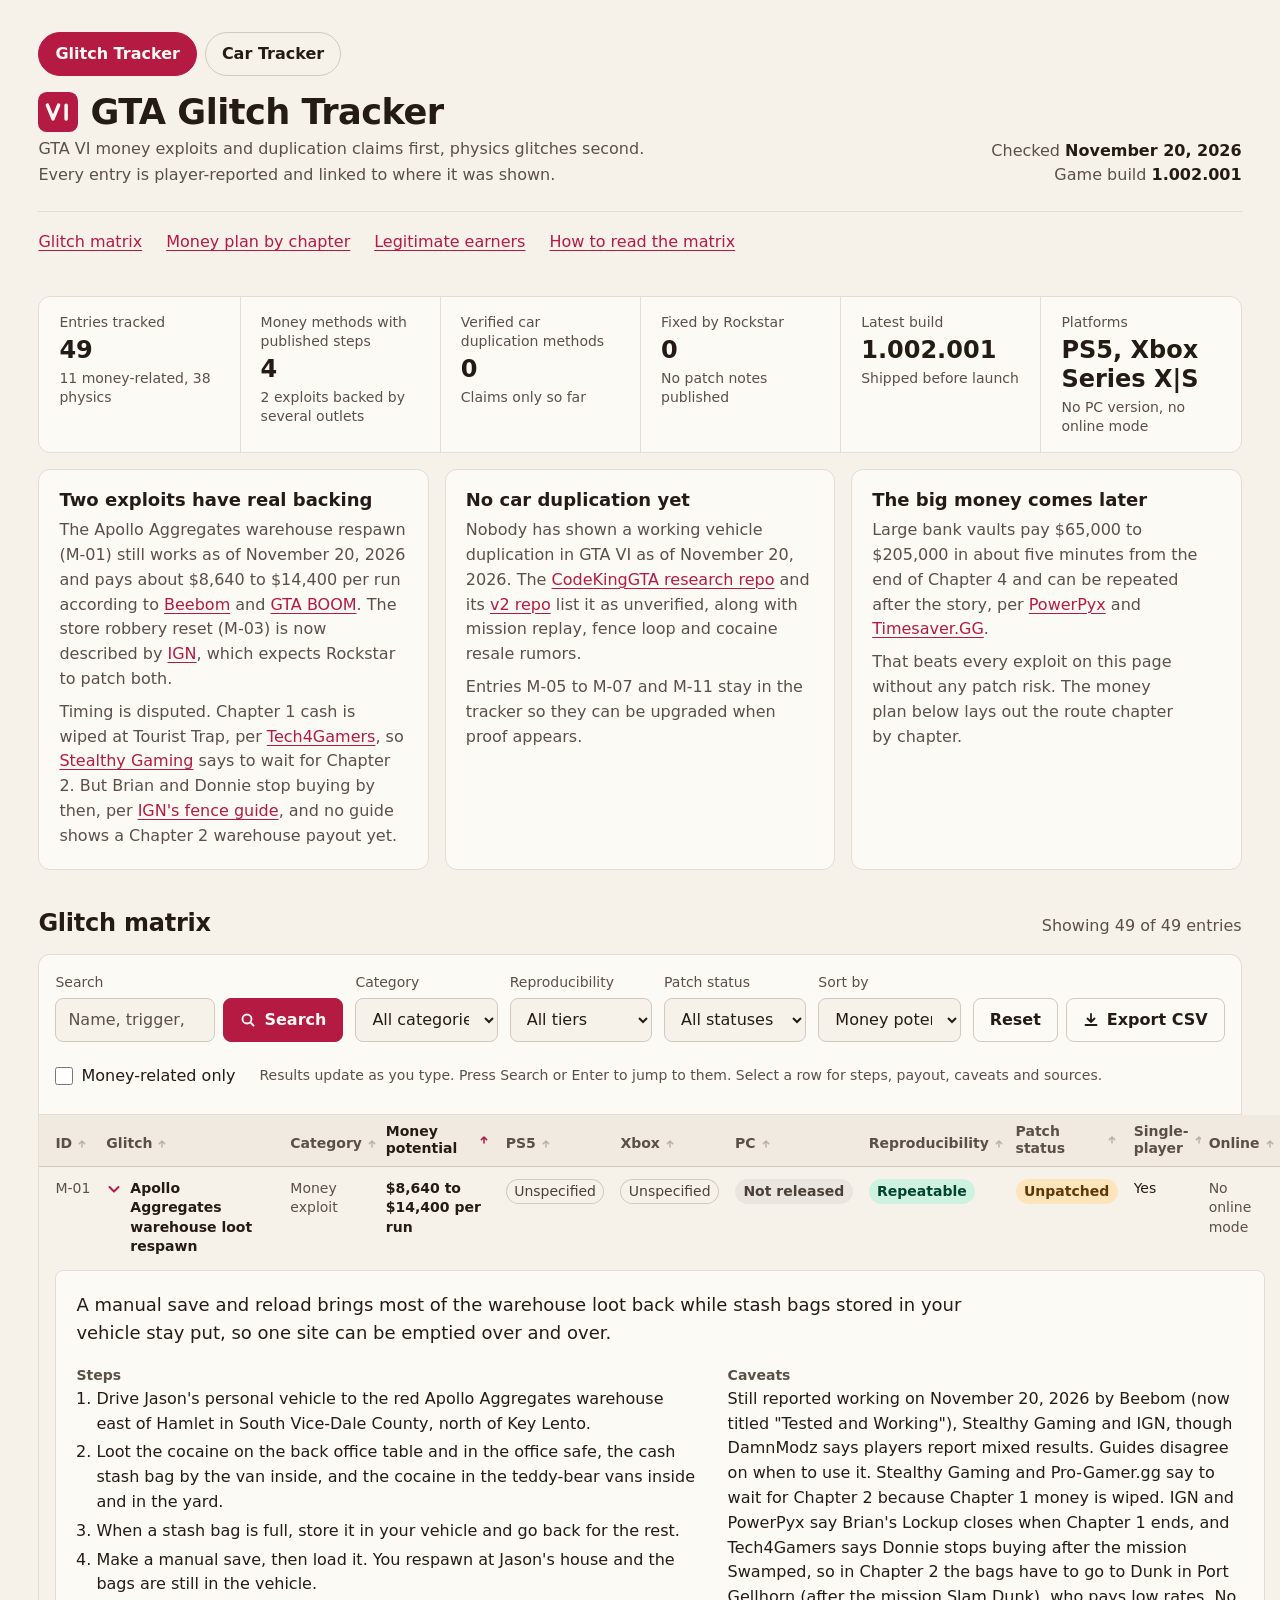
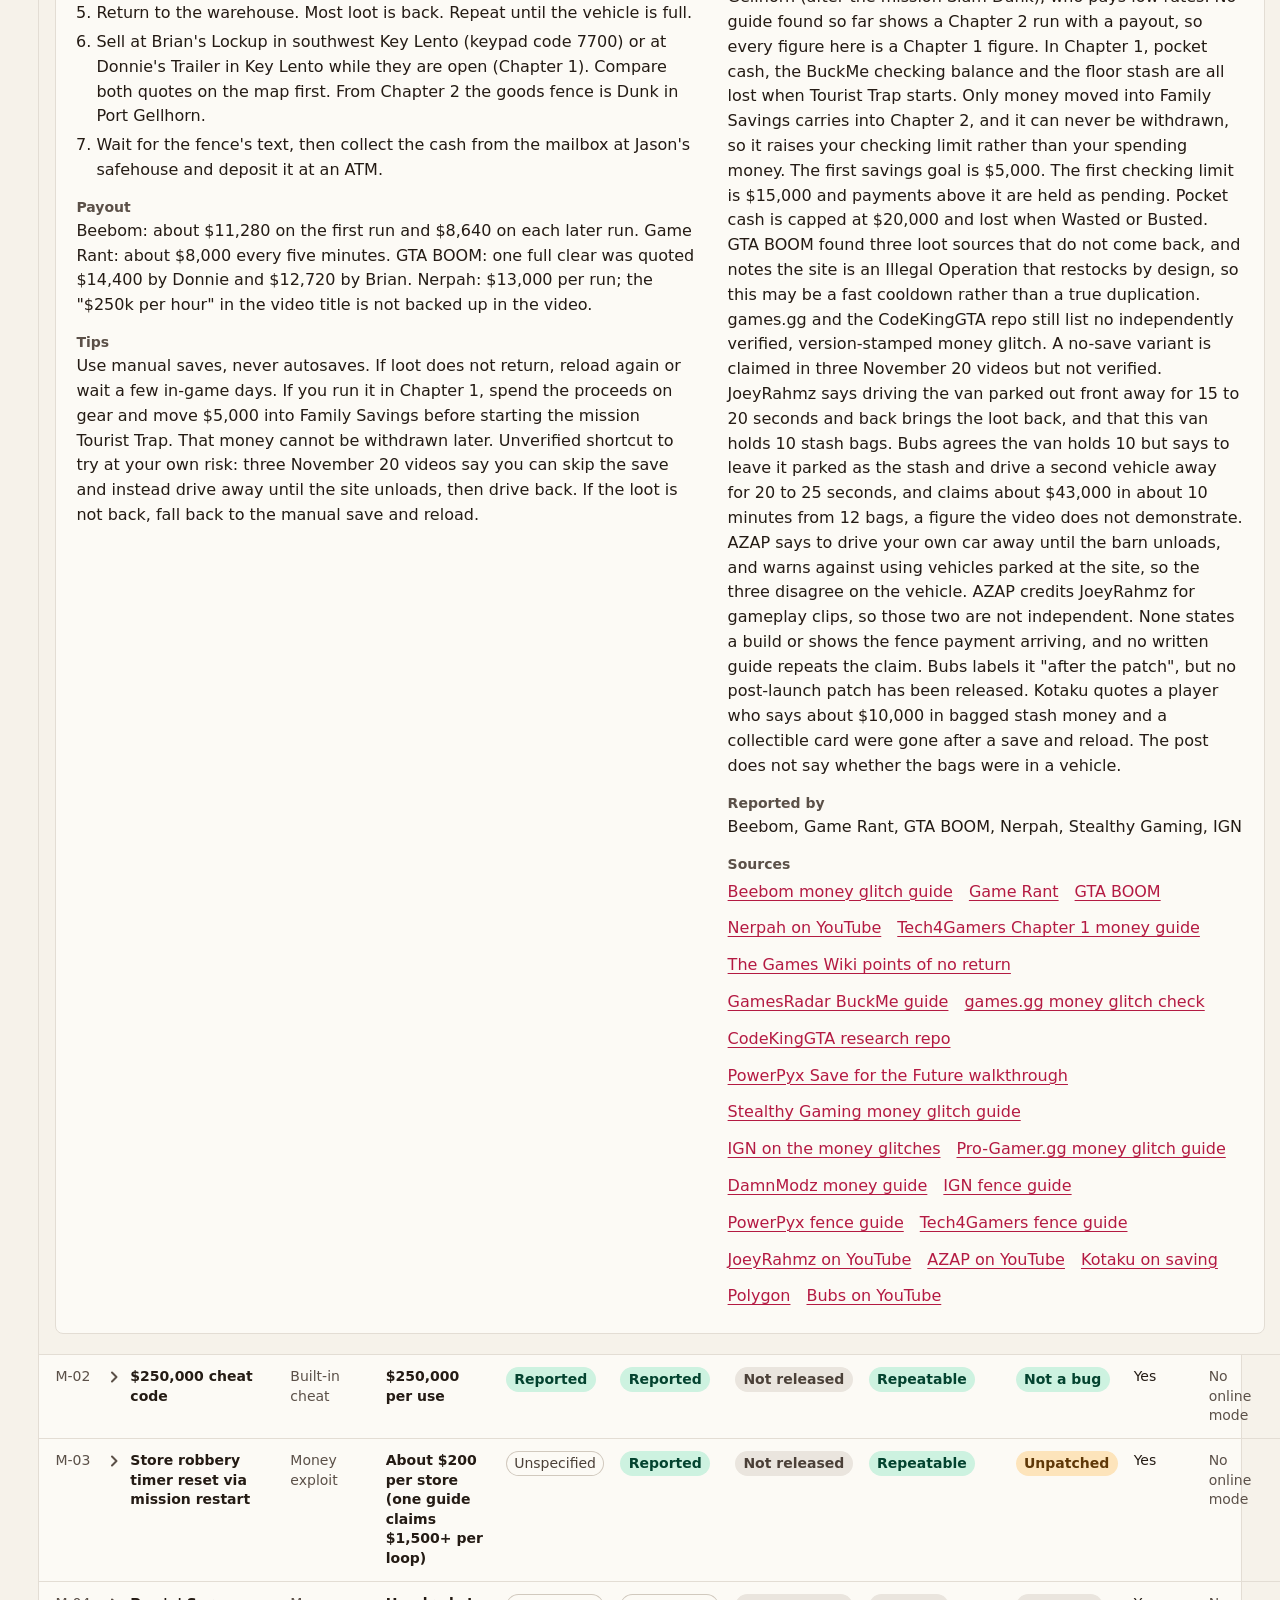
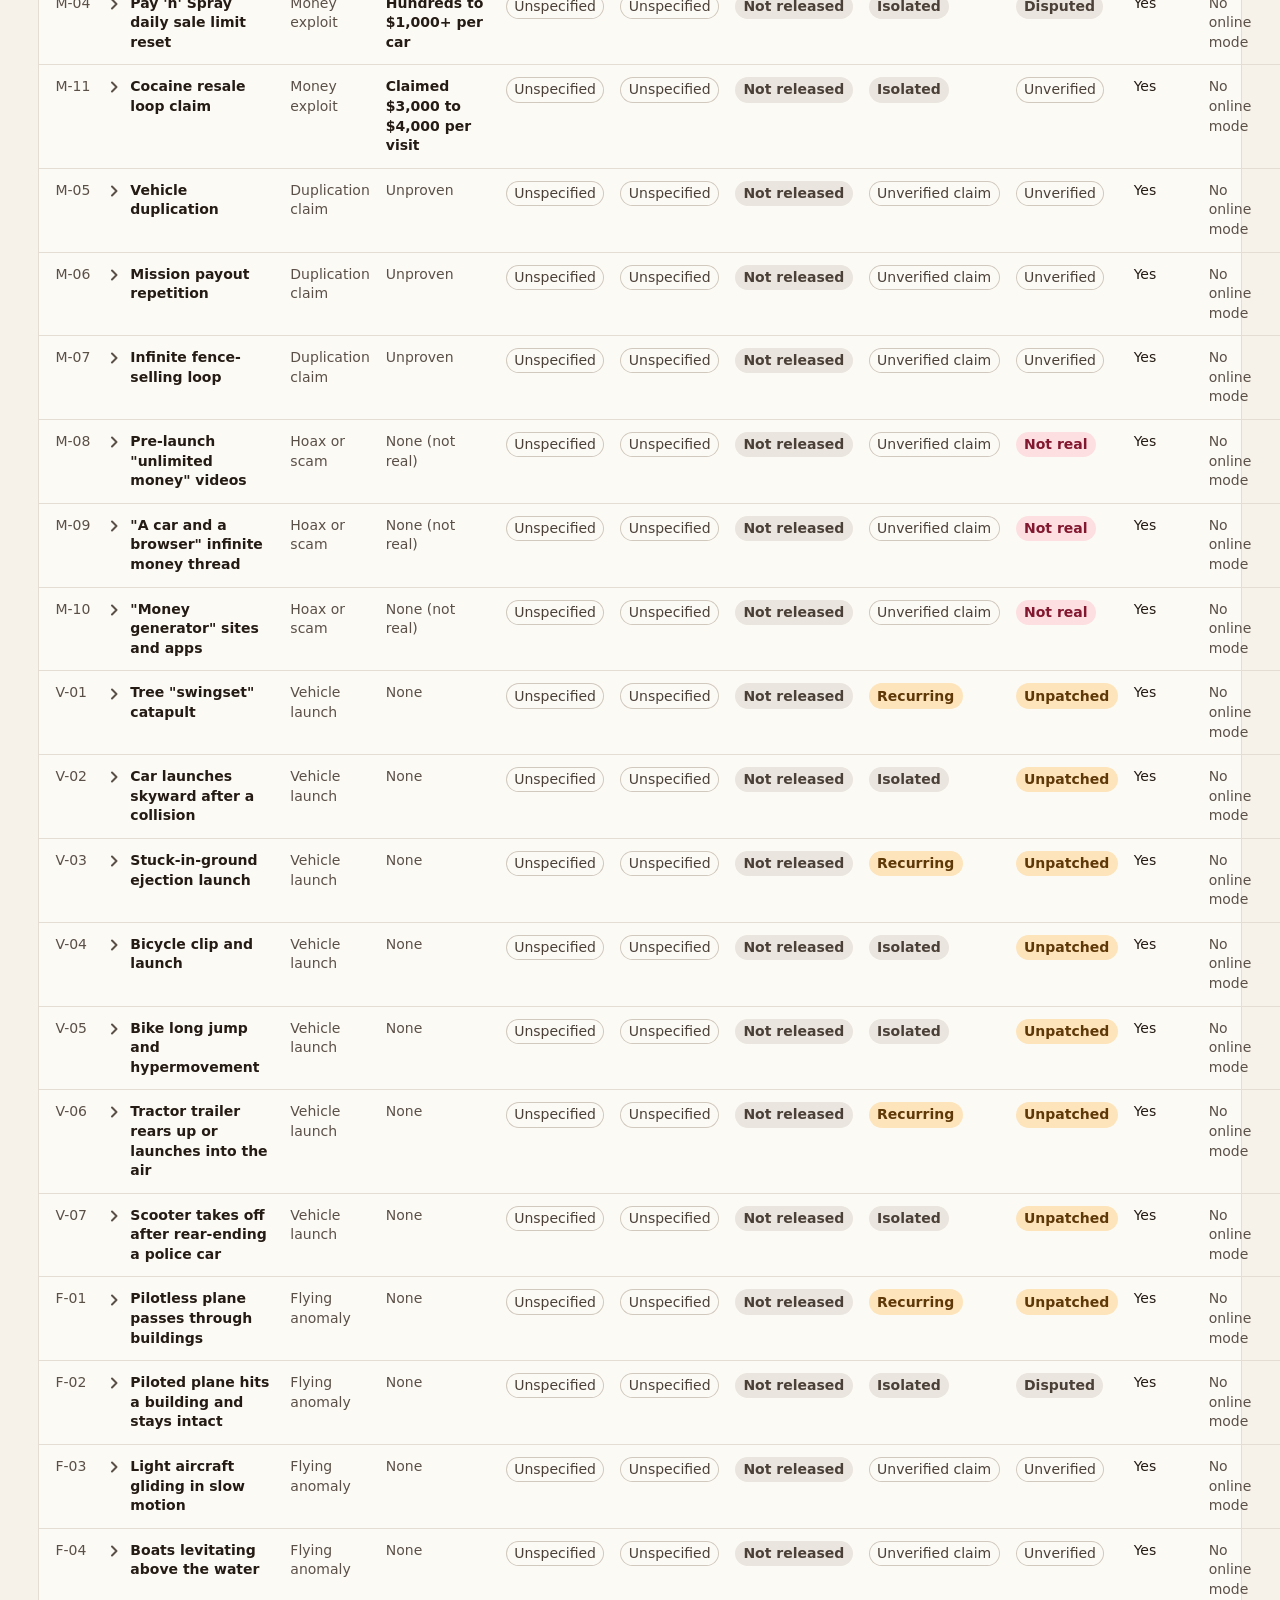
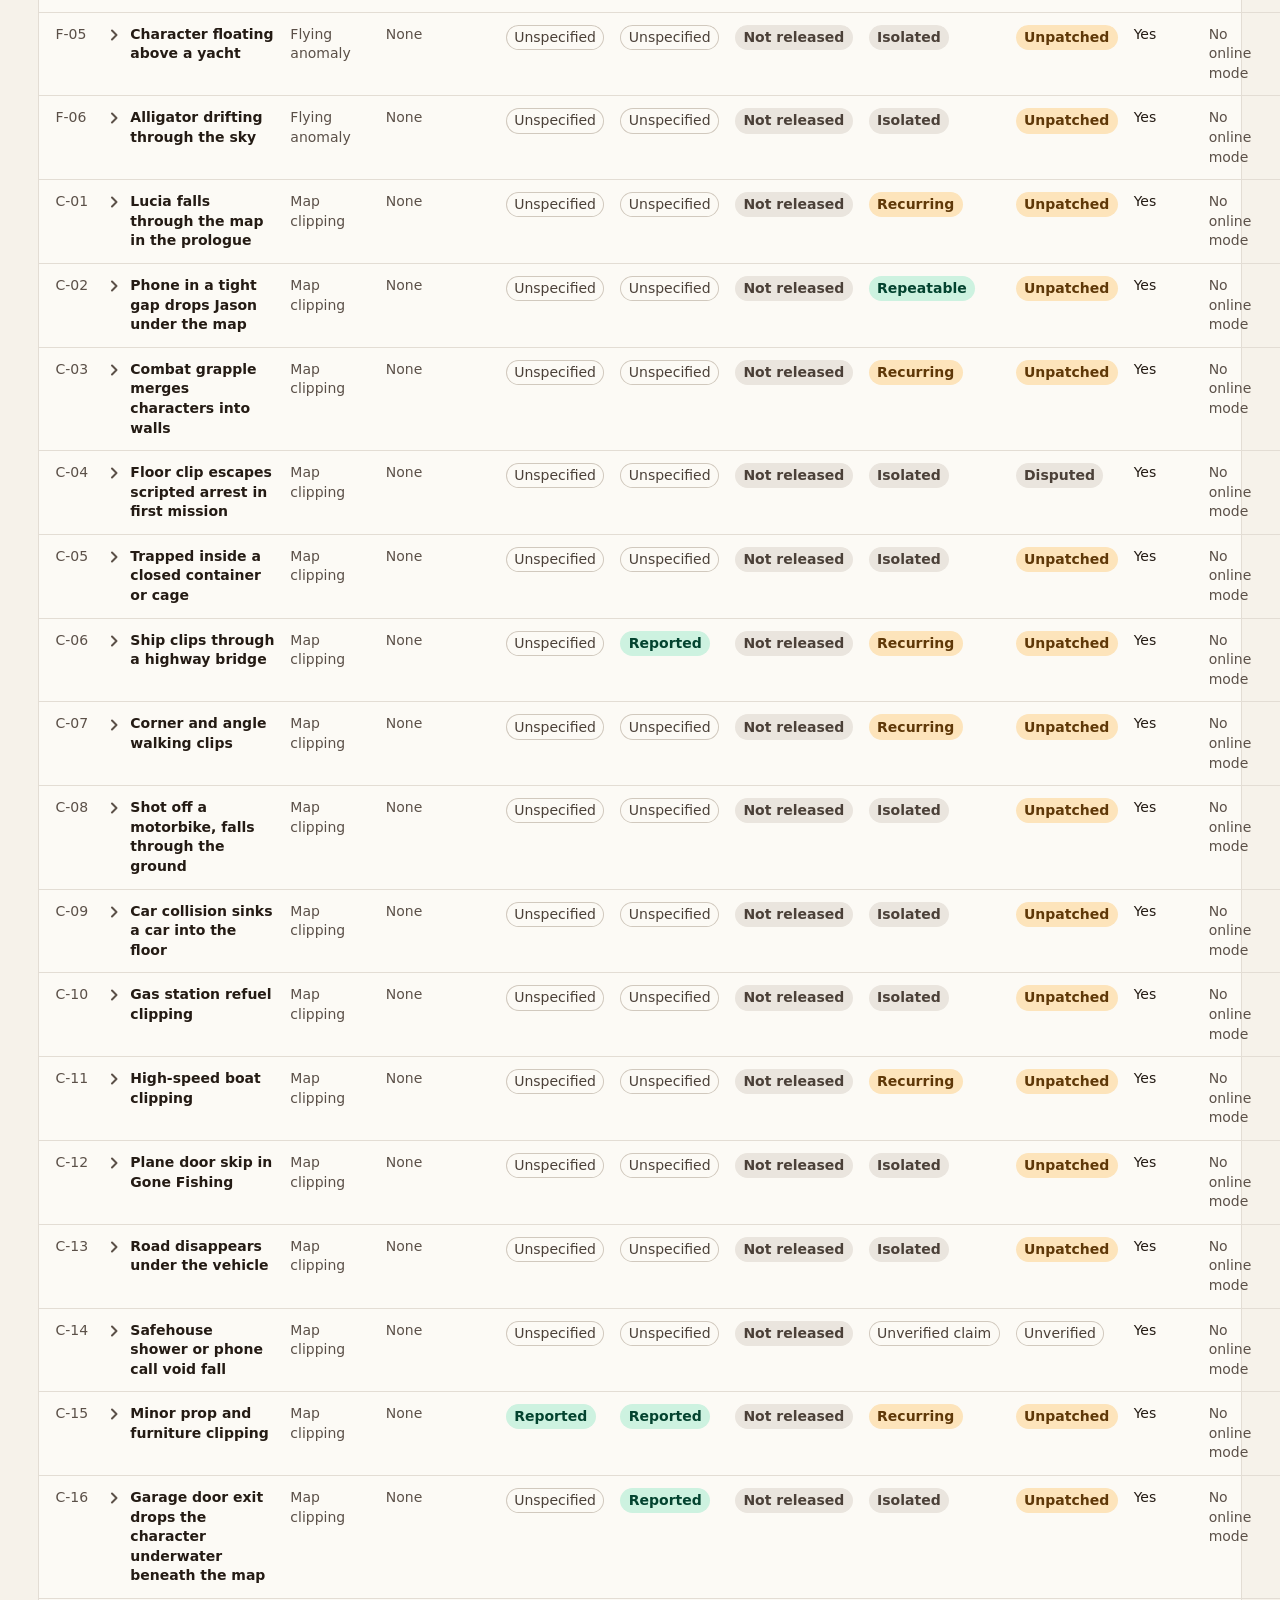
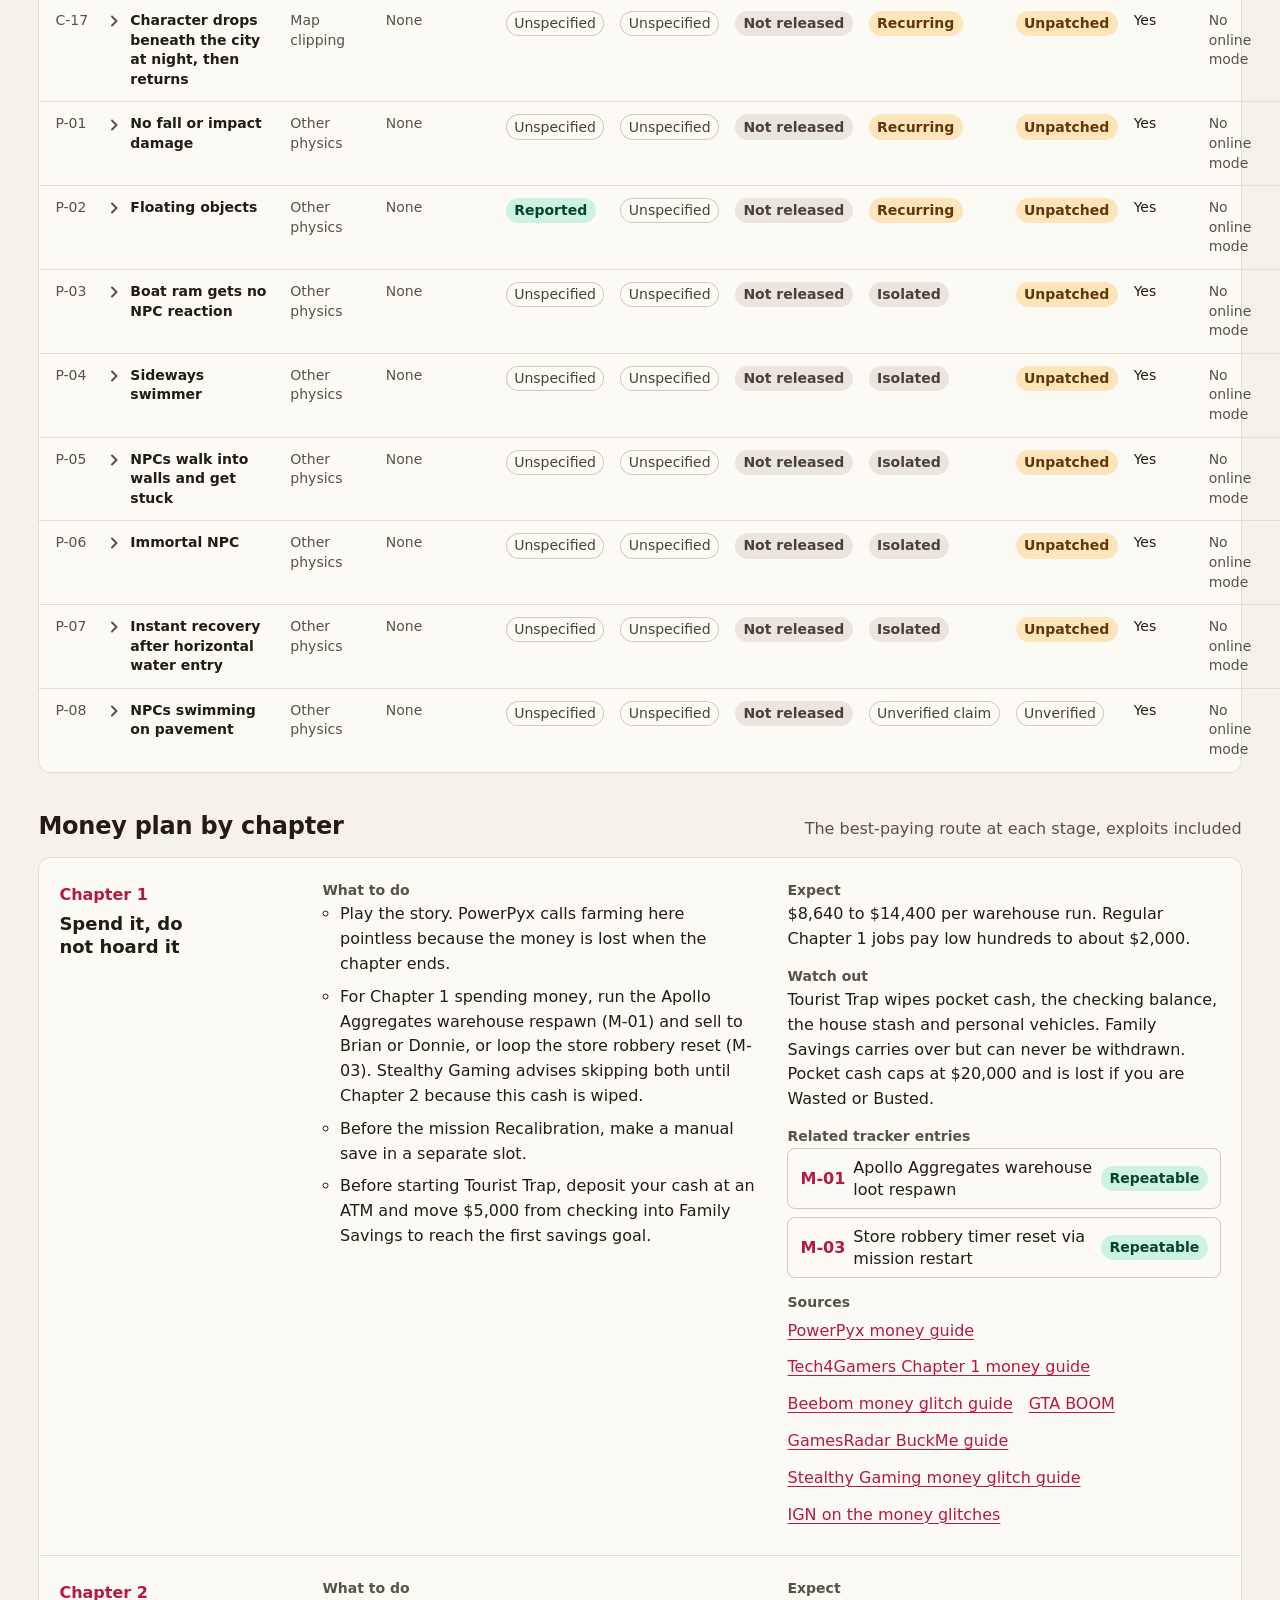
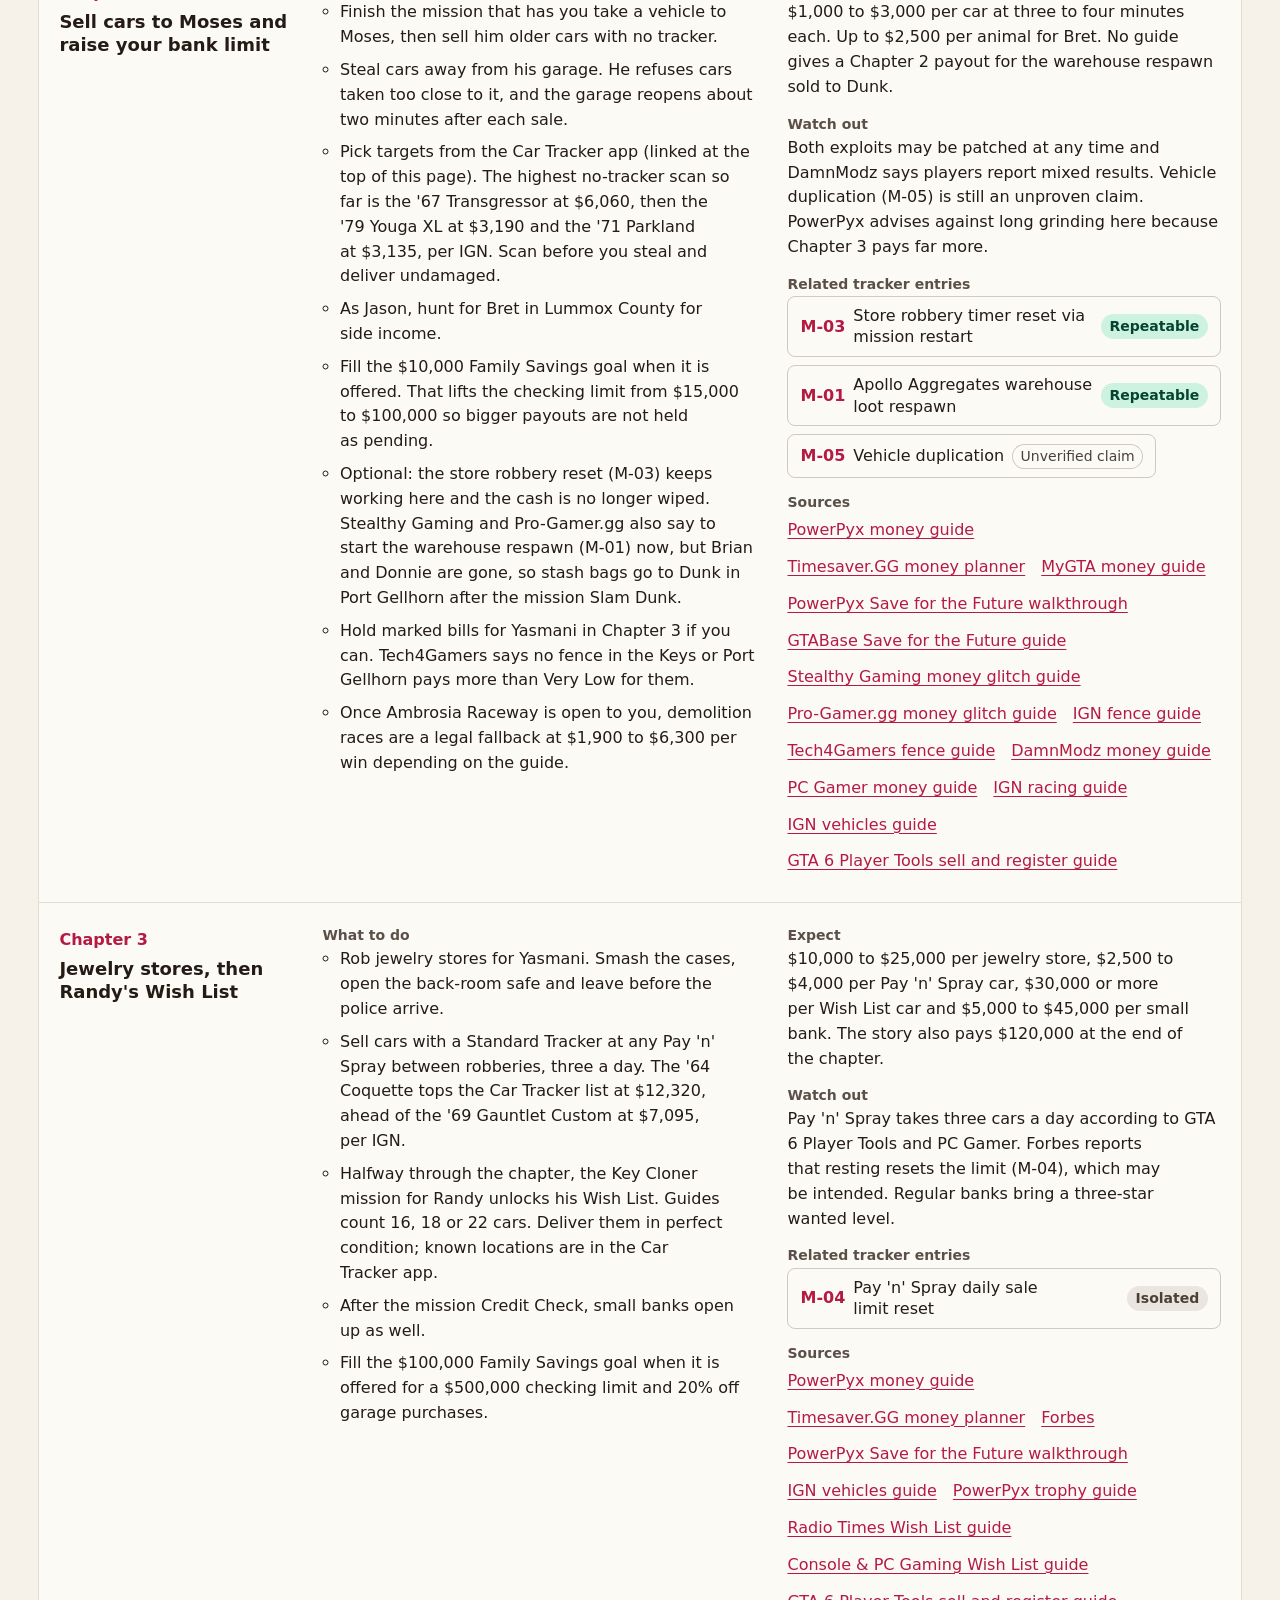
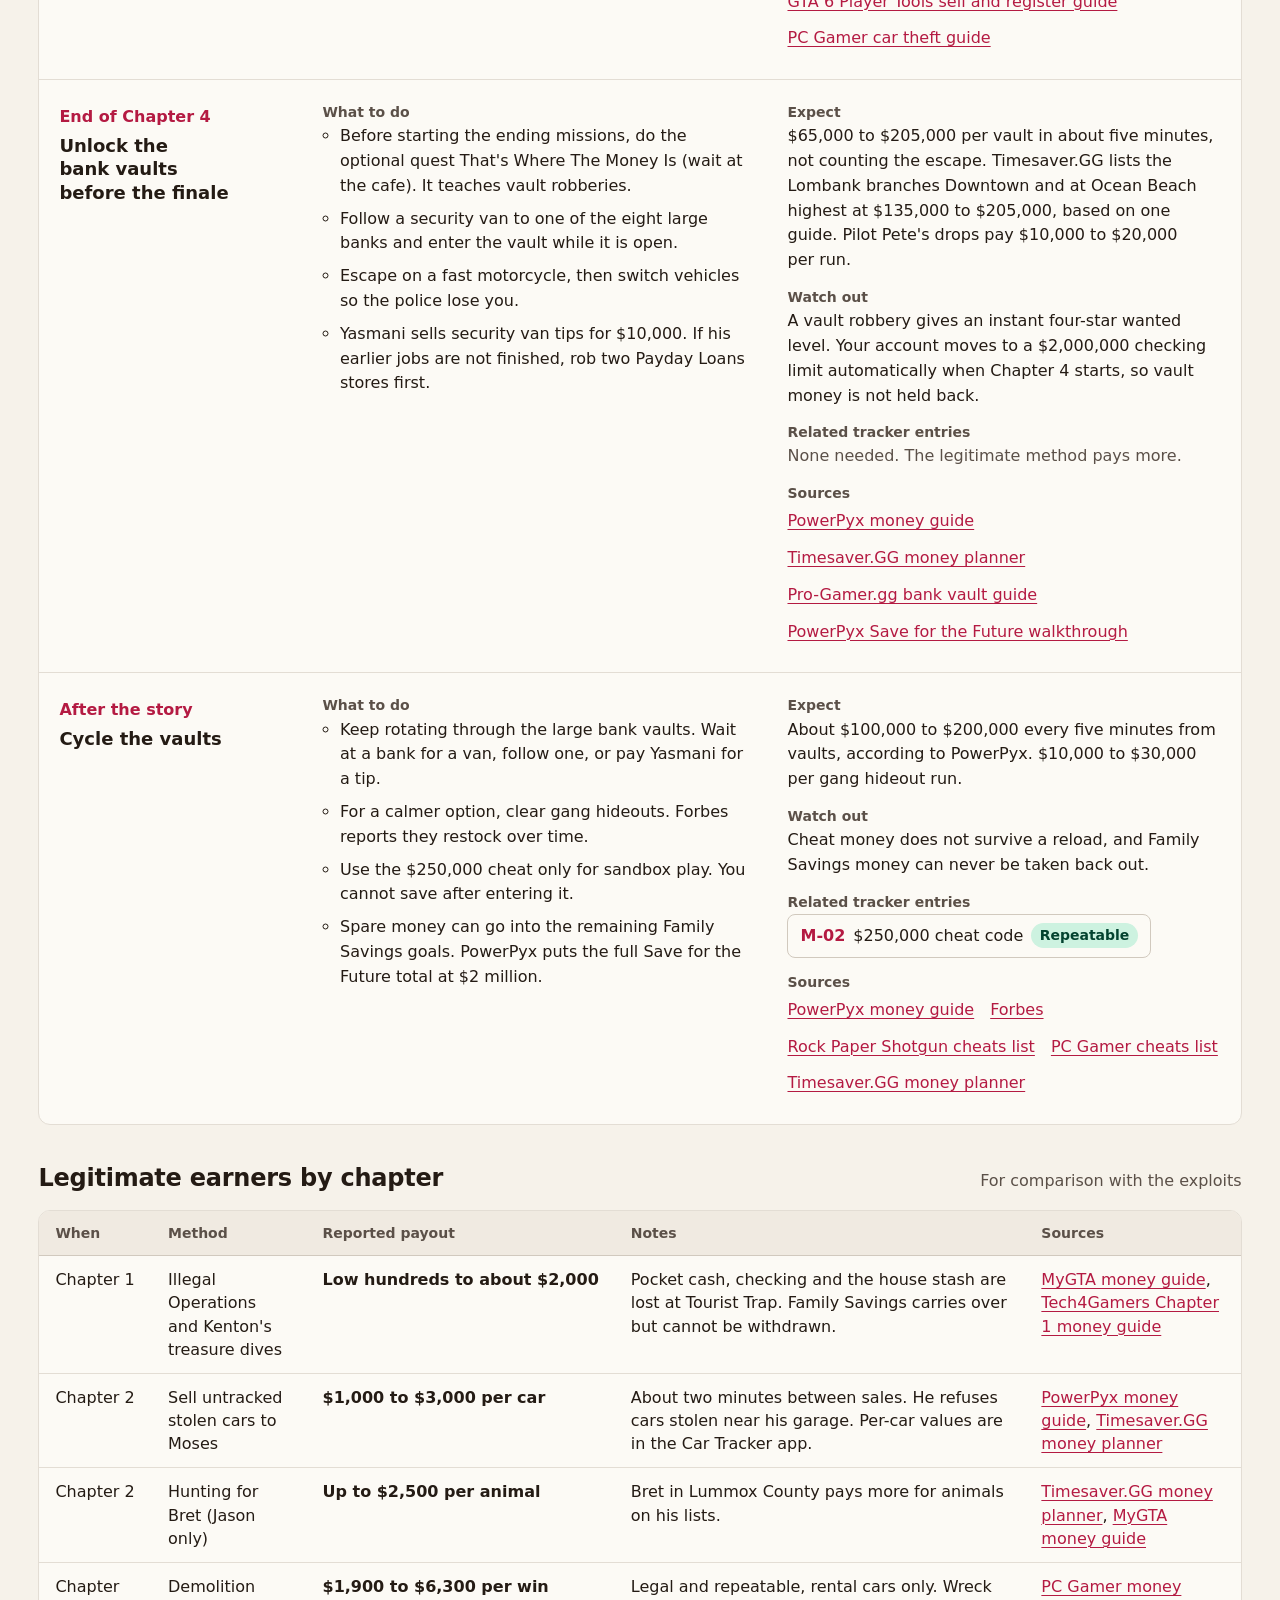
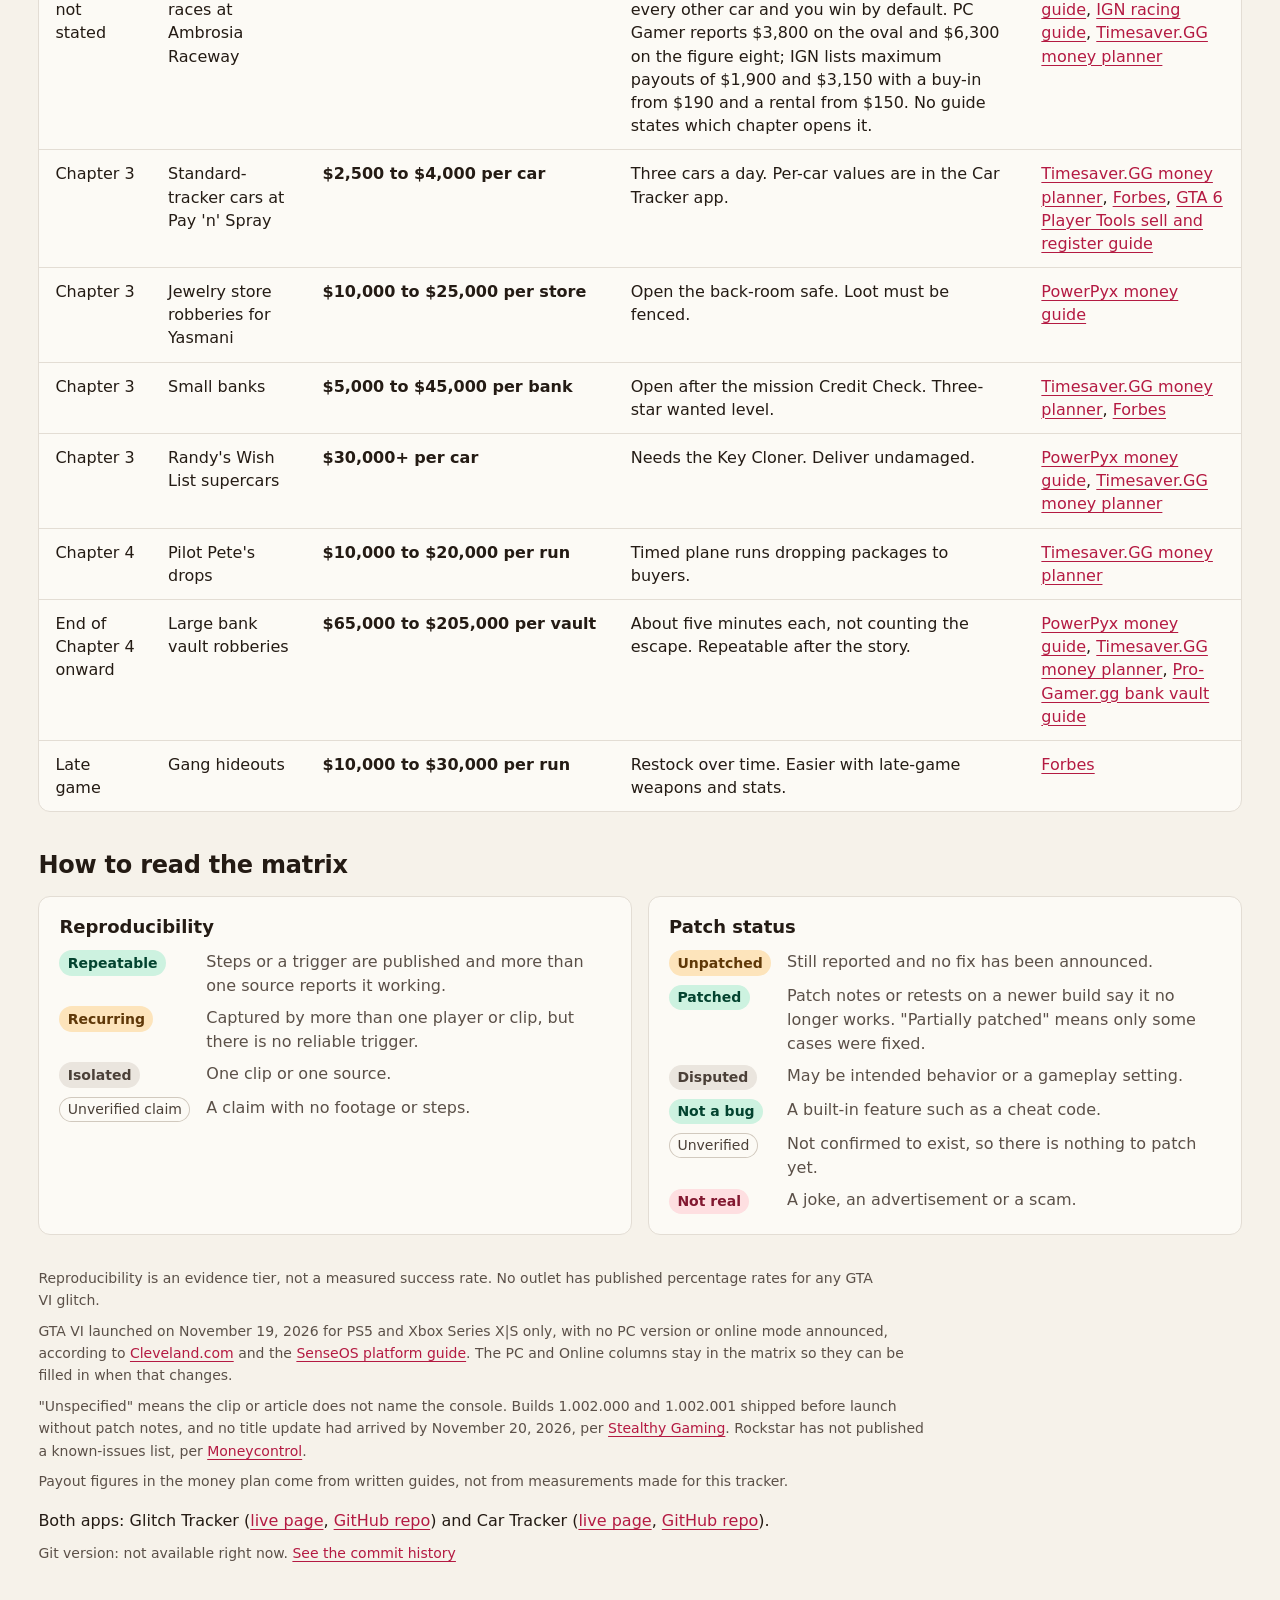
==== commit e0a1c48a: "Footer links to both apps and their repos; shared sources check Entries: 49. Added 0, removed 0, cha" ====
--- a/index.html
+++ b/index.html
@@ -150,7 +150,7 @@
         </div>
 
         <div class="footnote" id="footnotes"></div>
-        <p class="footer-apps">Looking for car values and Randy's Wish List locations? Open the <a href="https://rolltidehero.github.io/gta-car-tracker/">Car Tracker</a>.</p>
+        <p class="footer-apps">Both apps: Glitch Tracker (<a href="https://rolltidehero.github.io/gta-glitch-tracker/">live page</a>, <a href="https://github.com/rolltidehero/gta-glitch-tracker">GitHub repo</a>) and Car Tracker (<a href="https://rolltidehero.github.io/gta-car-tracker/">live page</a>, <a href="https://github.com/rolltidehero/gta-car-tracker">GitHub repo</a>).</p>
         <p class="footer-version" id="version" aria-live="polite">Git version: loading...</p>
       </main>
     </div>
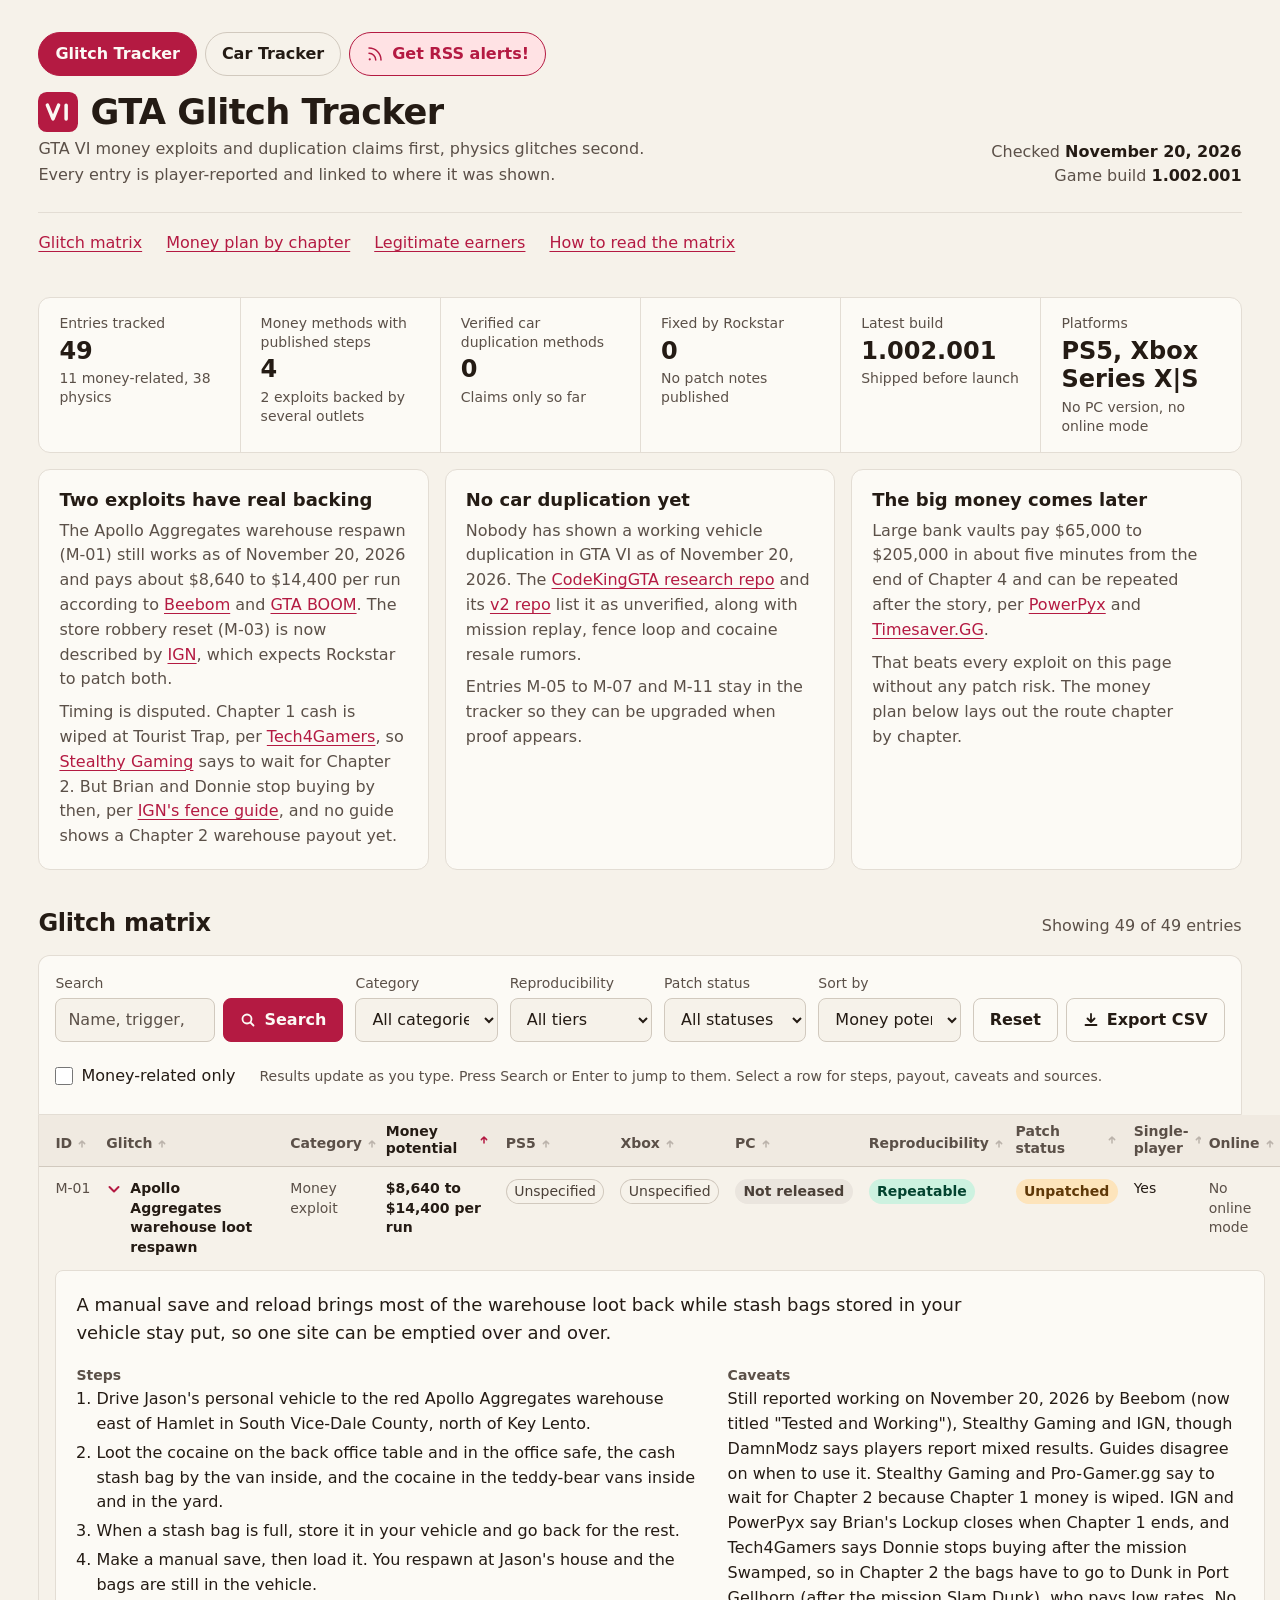
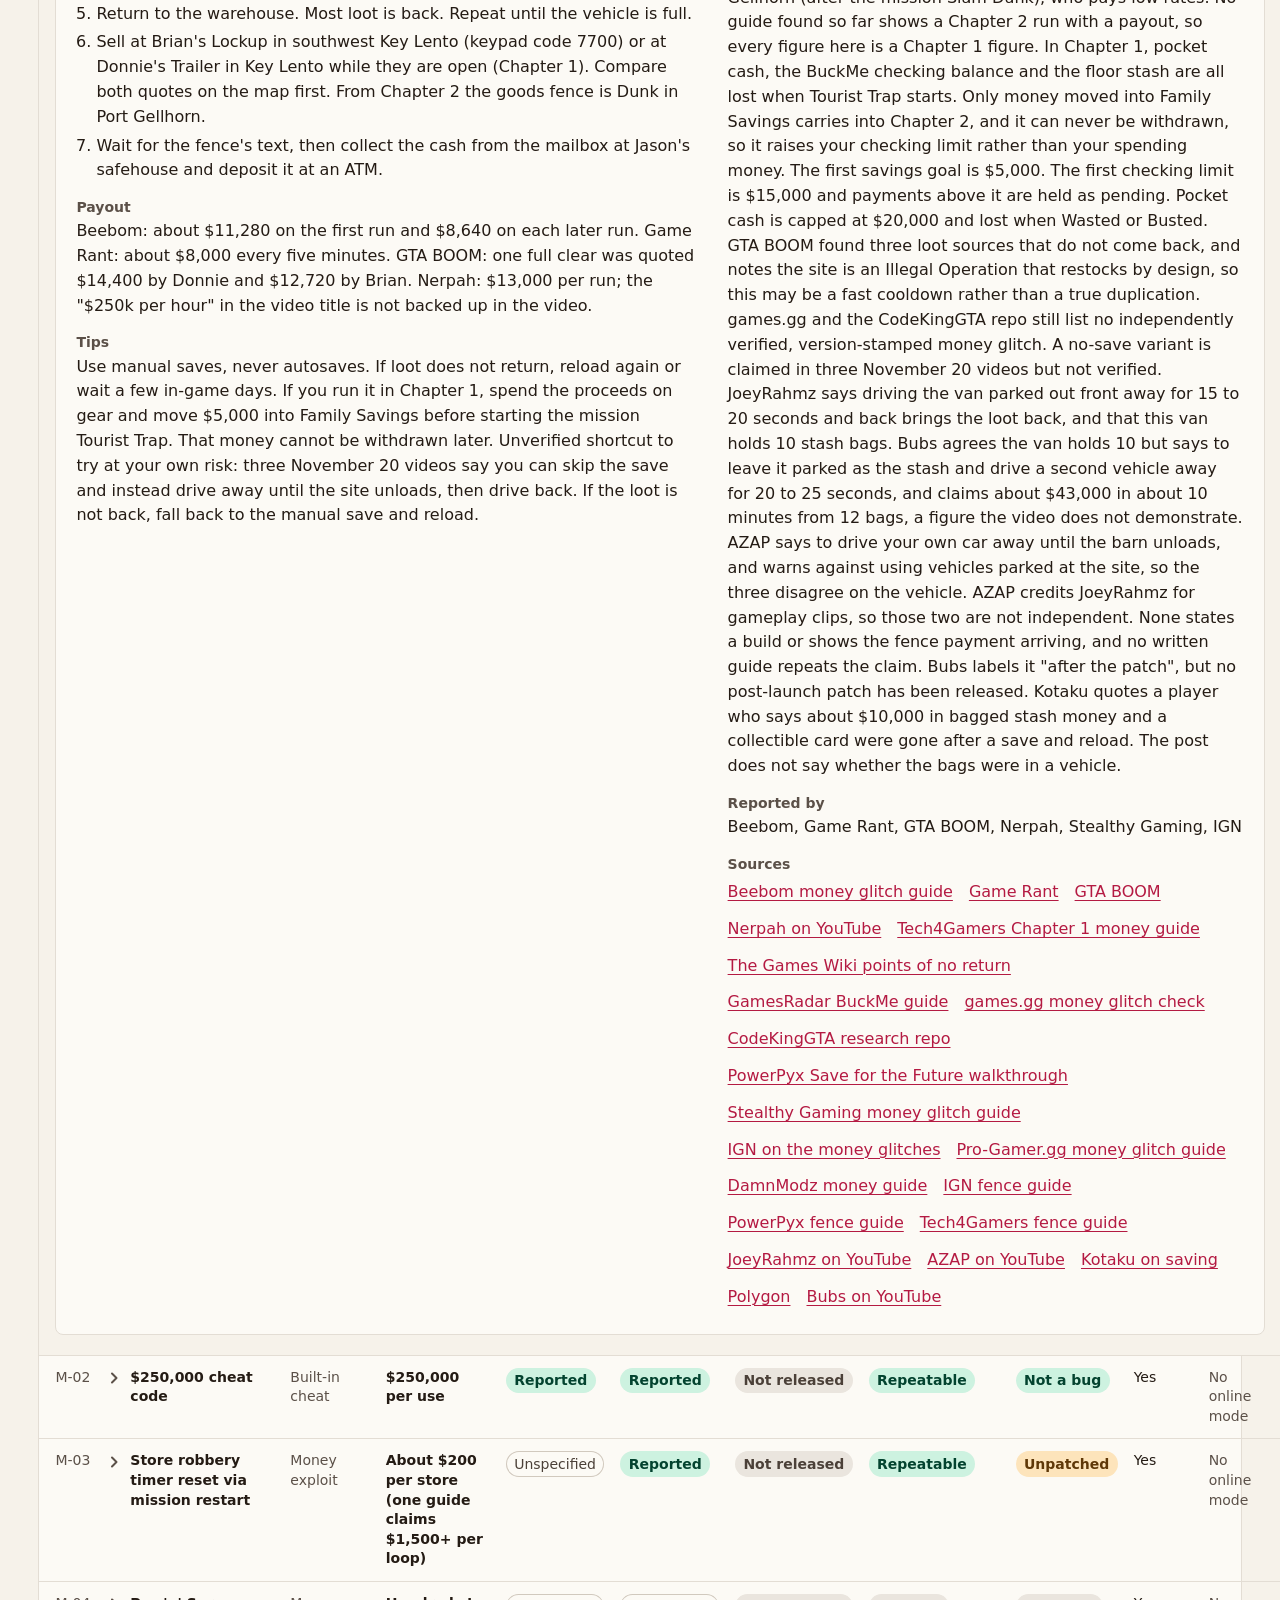
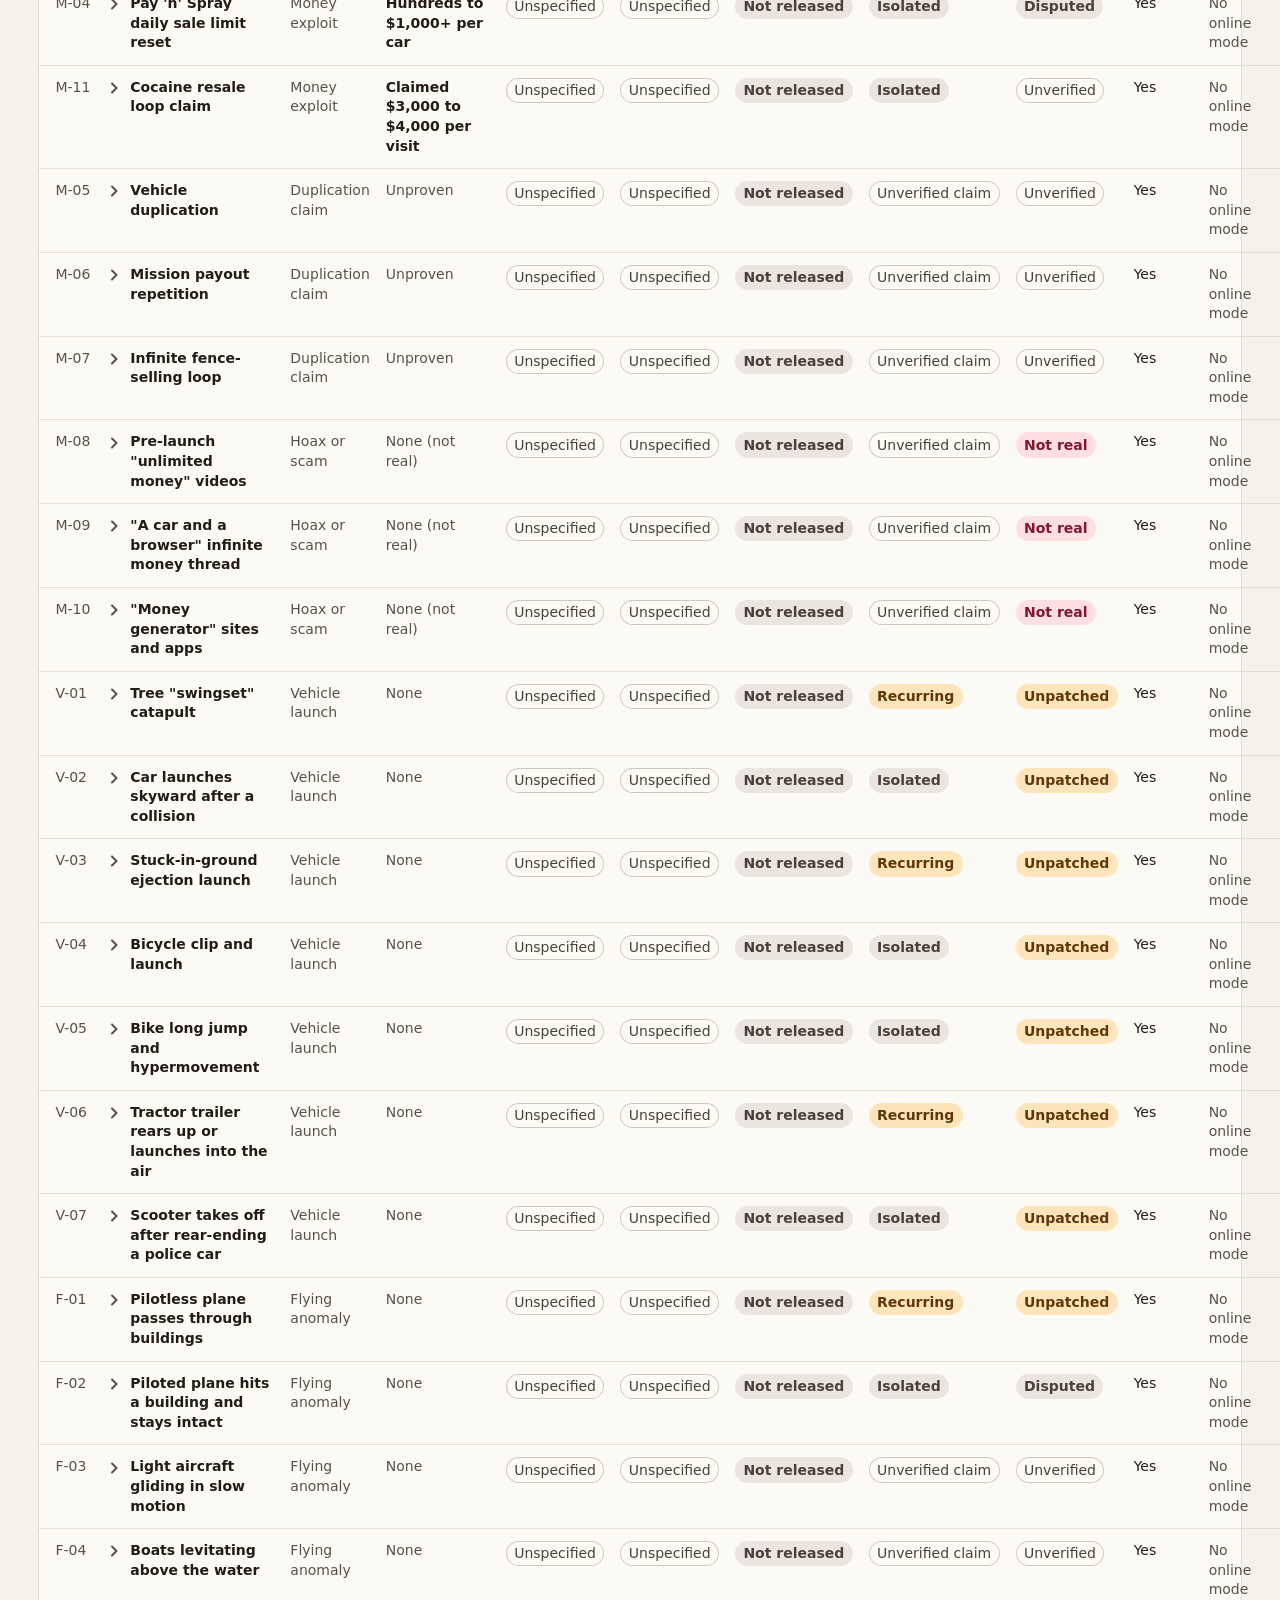
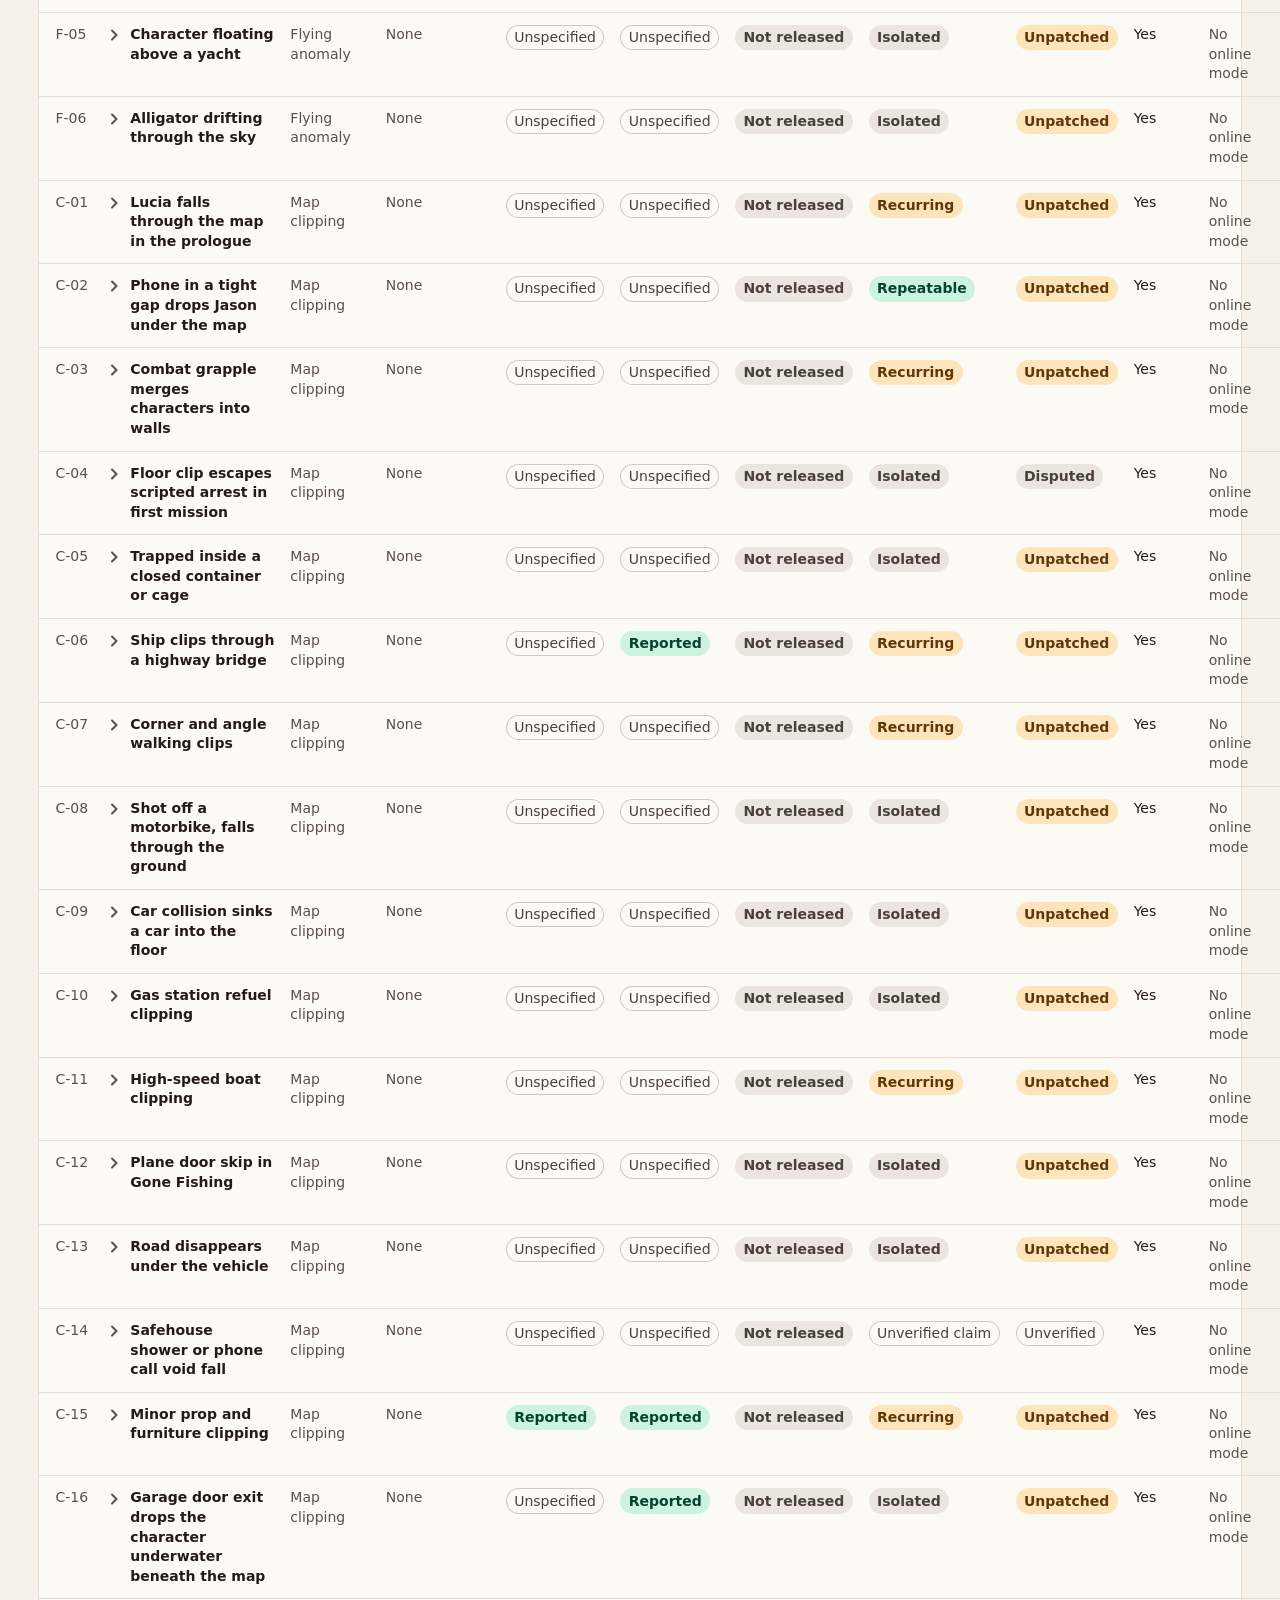
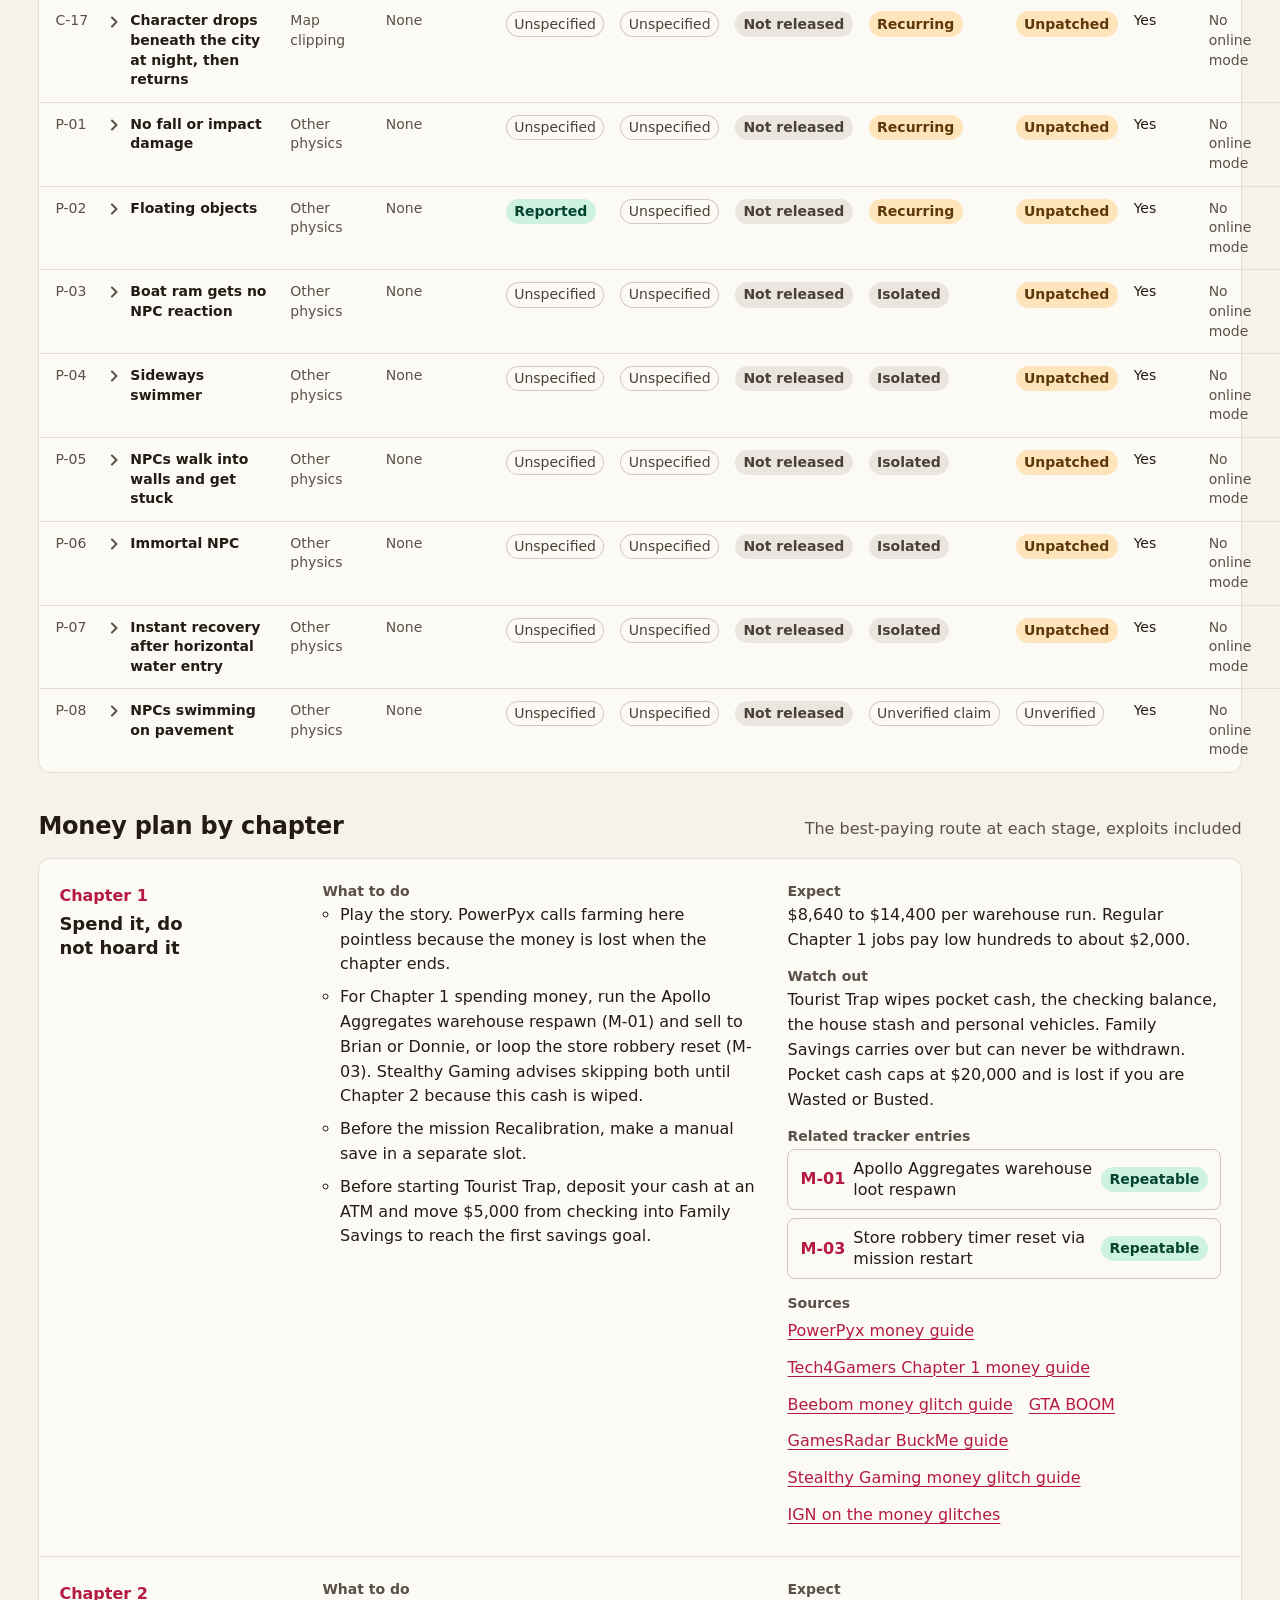
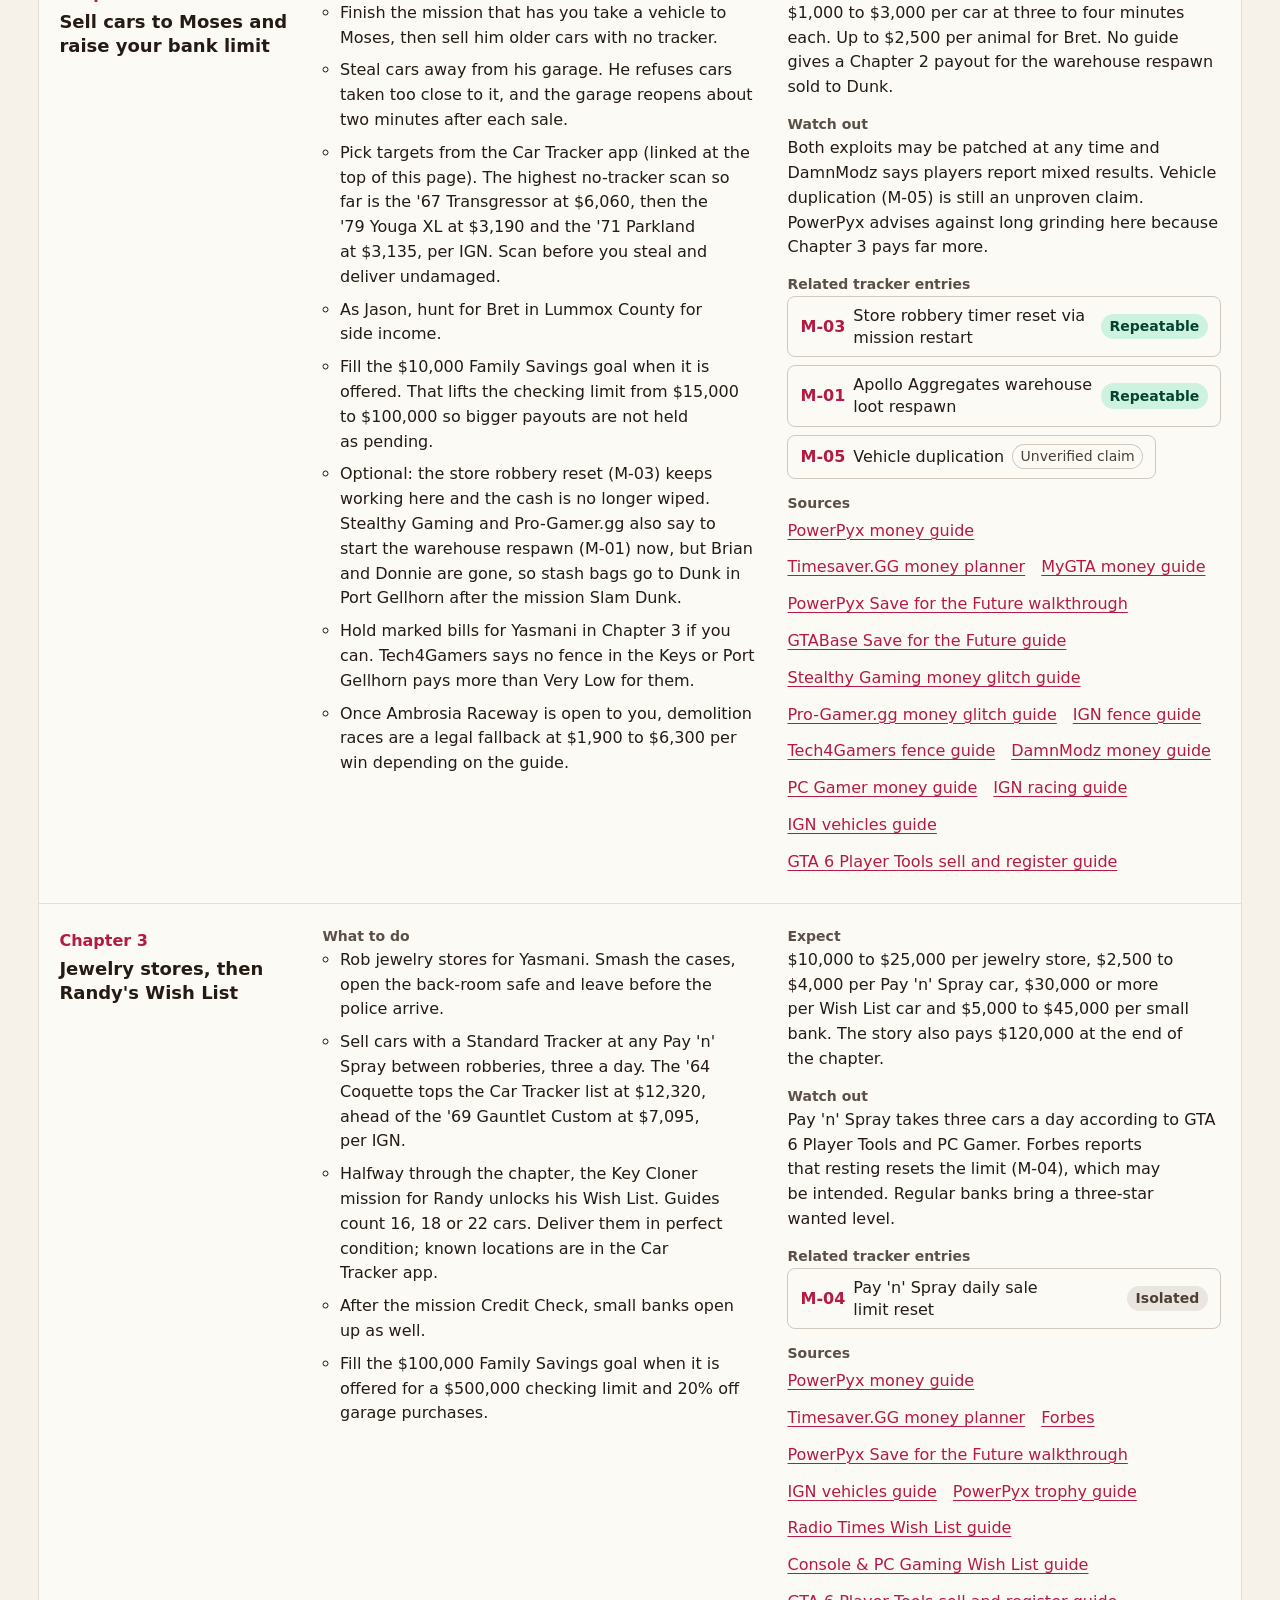
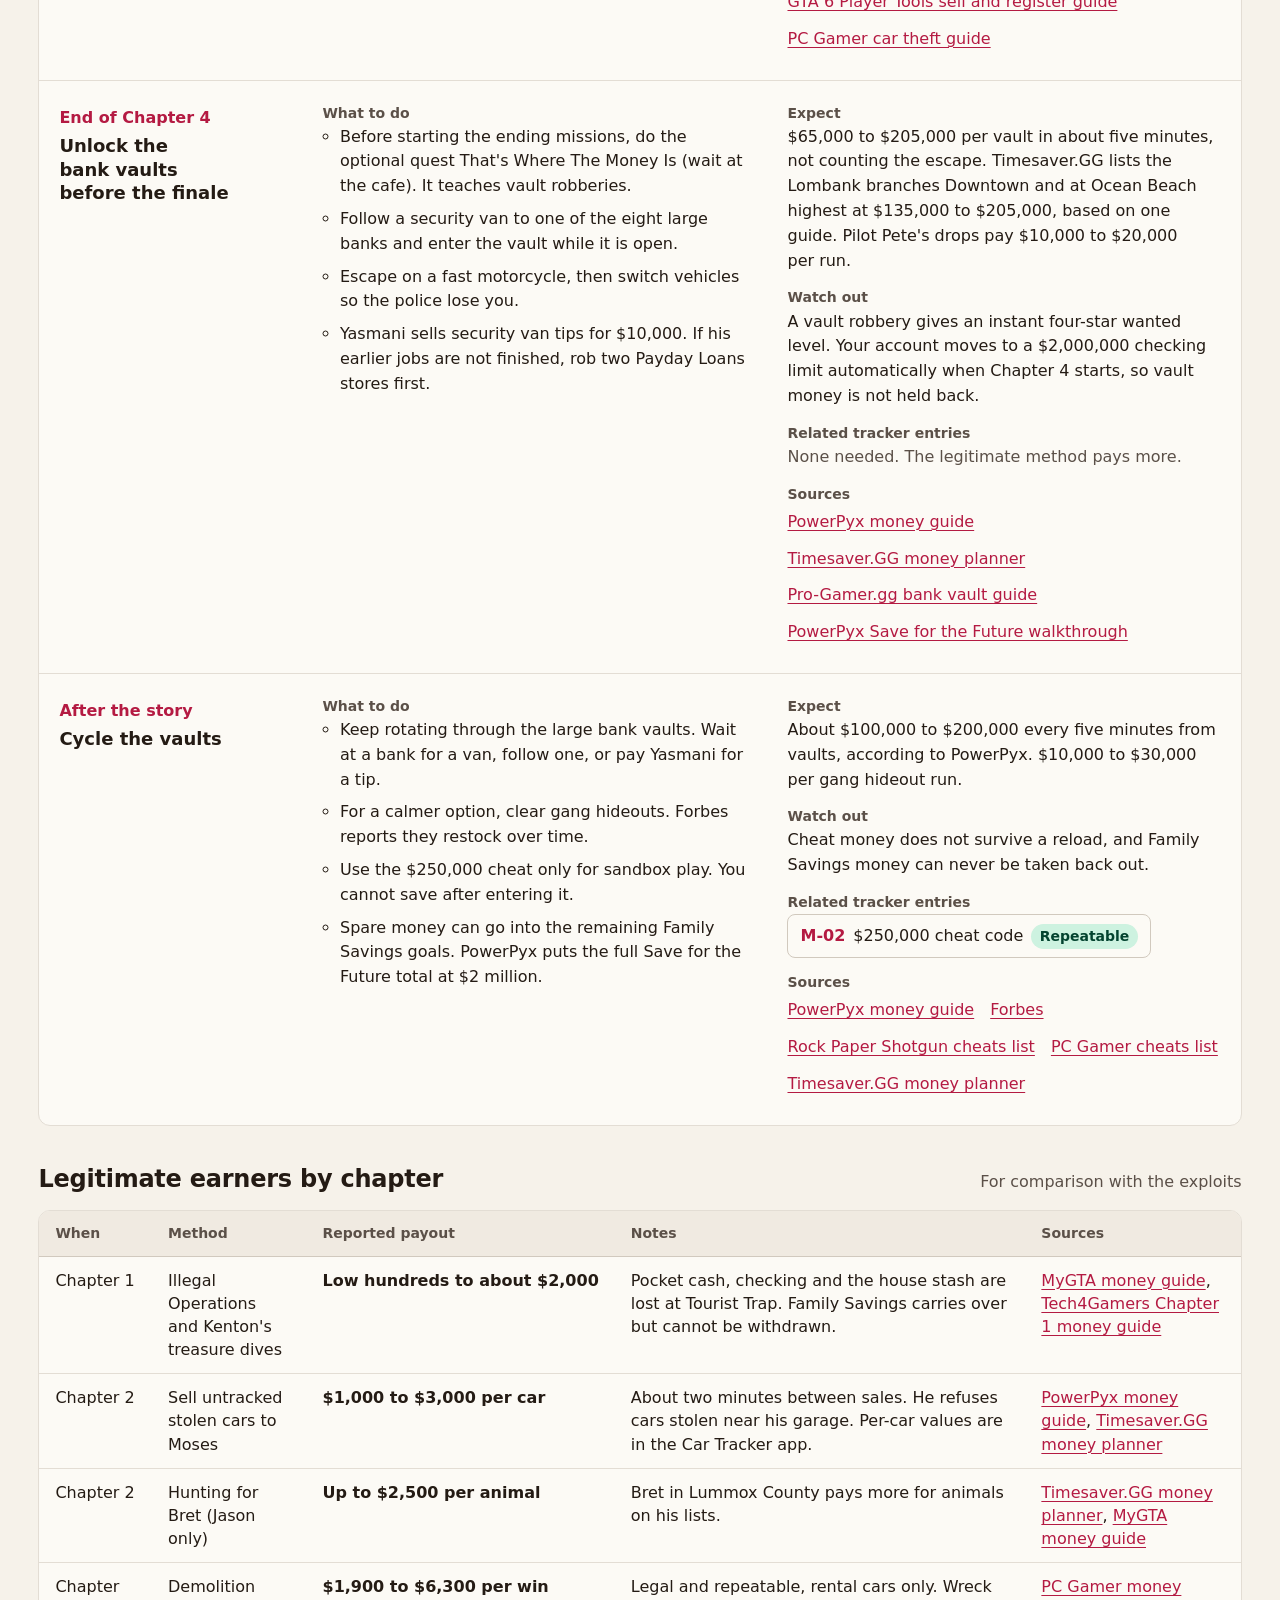
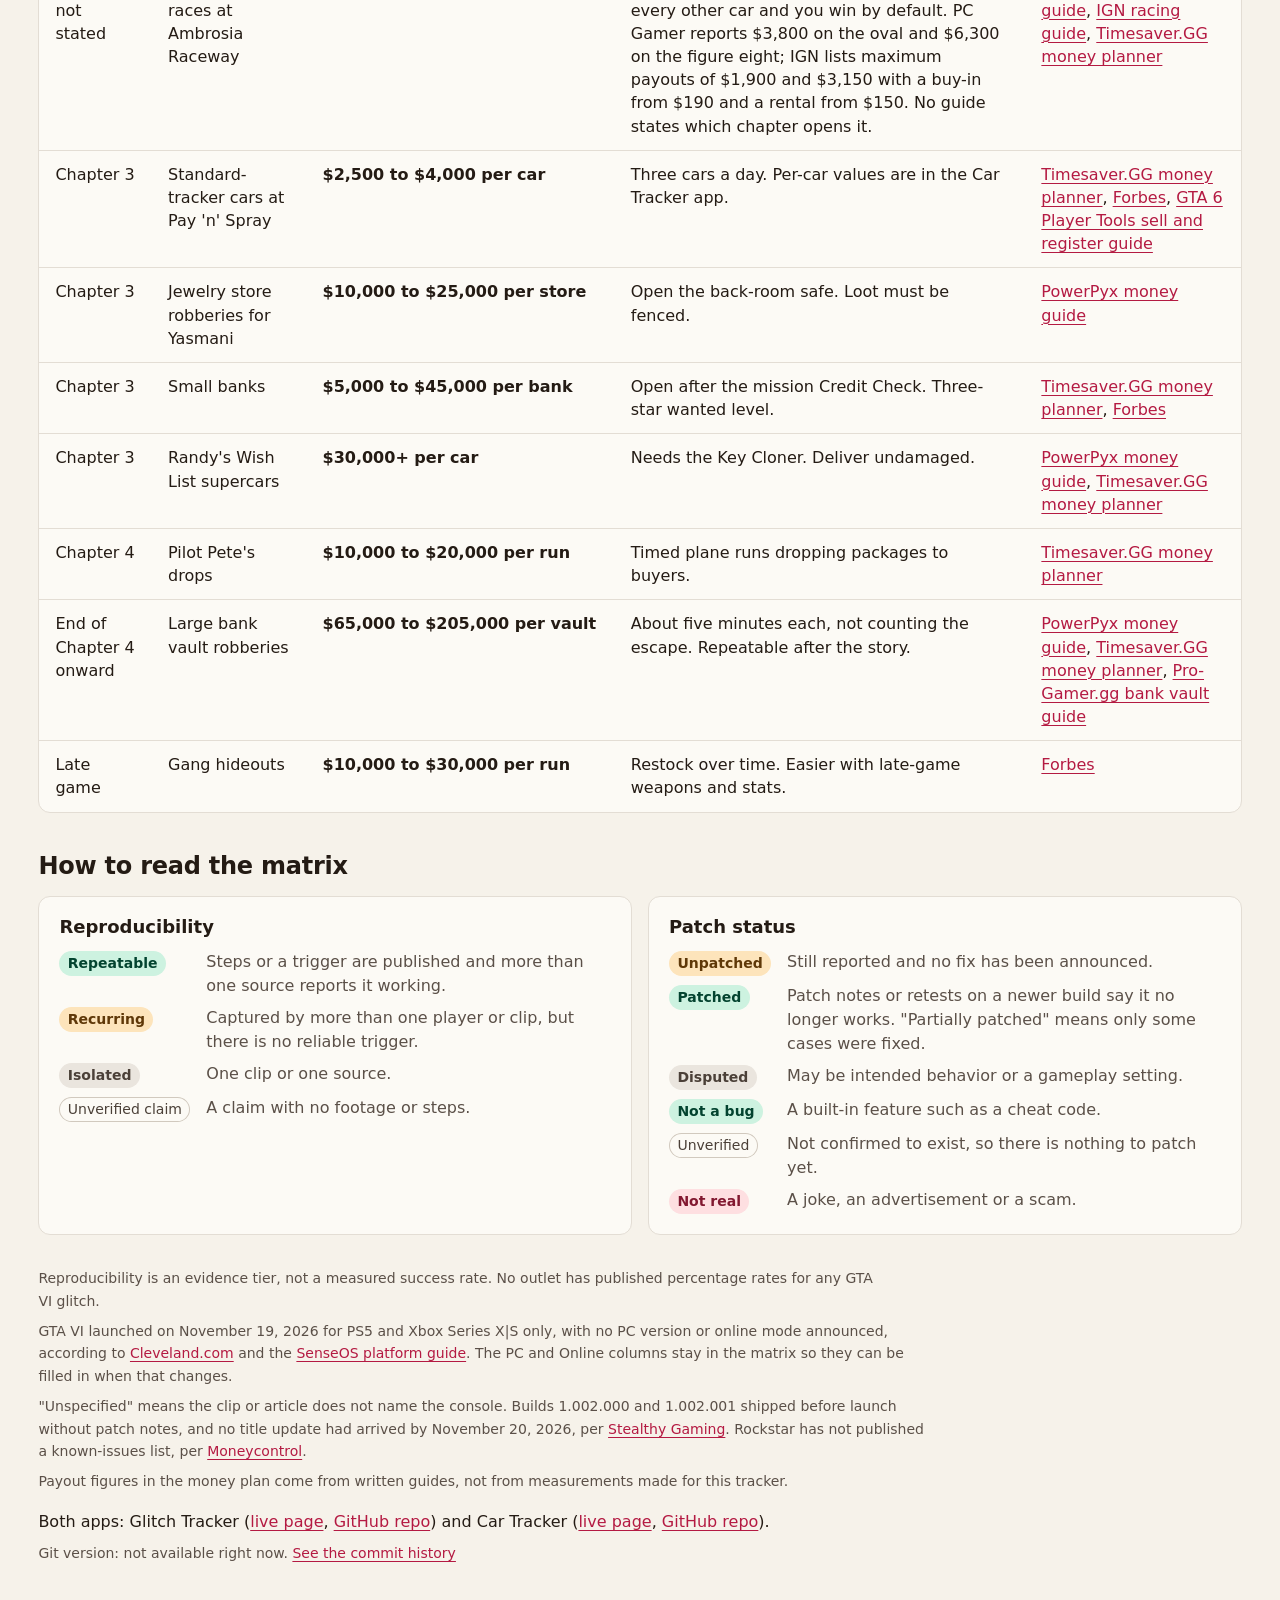
==== commit b174b50b: "Add RSS alerts and subscription link Entries: 49. Added 0, removed 0, changed 0.  Co-authored-by: Pe" ====
--- a/index.html
+++ b/index.html
@@ -12,6 +12,7 @@
     <link href="https://api.fontshare.com/v2/css?f[]=satoshi@400,500,700&display=swap" rel="stylesheet" />
     <link rel="stylesheet" href="base.css" />
     <link rel="stylesheet" href="style.css" />
+    <link rel="alternate" type="application/rss+xml" title="GTA Glitch Tracker updates" href="feed.xml" />
   </head>
   <body>
     <a class="skip-link" href="#matrix">Skip to the tracker</a>
@@ -19,6 +20,13 @@
       <nav class="app-switch" aria-label="Switch app">
         <a href="./" aria-current="page">Glitch Tracker</a>
         <a href="https://rolltidehero.github.io/gta-car-tracker/">Car Tracker</a>
+        <a class="rss-link" href="feed.xml" type="application/rss+xml">
+          <svg viewBox="0 0 24 24" width="18" height="18" aria-hidden="true" focusable="false" fill="none" stroke="currentColor" stroke-width="2" stroke-linecap="round">
+            <path d="M4 11a9 9 0 0 1 9 9M4 4a16 16 0 0 1 16 16" />
+            <circle cx="5" cy="19" r="1.5" fill="currentColor" stroke="none" />
+          </svg>
+          Get RSS alerts!
+        </a>
       </nav>
       <header class="masthead">
         <div>
--- a/style.css
+++ b/style.css
@@ -1260,6 +1260,8 @@
 /* App switcher shown at the top of both apps */
 .app-switch {
   display: flex;
+  flex-wrap: wrap;
+  align-items: center;
   gap: var(--space-2);
   margin-bottom: var(--space-4);
 }
@@ -1273,6 +1275,20 @@
   color: var(--color-text);
 }
 .app-switch a:hover { border-color: var(--color-primary); color: var(--color-primary); }
+.app-switch .rss-link {
+  display: inline-flex;
+  align-items: center;
+  gap: var(--space-2);
+  min-height: 44px;
+  background: var(--color-primary-tint);
+  border-color: var(--color-primary);
+  color: var(--color-primary);
+}
+.app-switch .rss-link:hover {
+  background: var(--color-primary);
+  color: var(--color-text-inverse);
+}
+.app-switch .rss-link:focus-visible { outline: 2px solid var(--color-primary); outline-offset: 2px; }
 .app-switch a[aria-current="page"] {
   background: var(--color-primary);
   border-color: var(--color-primary);
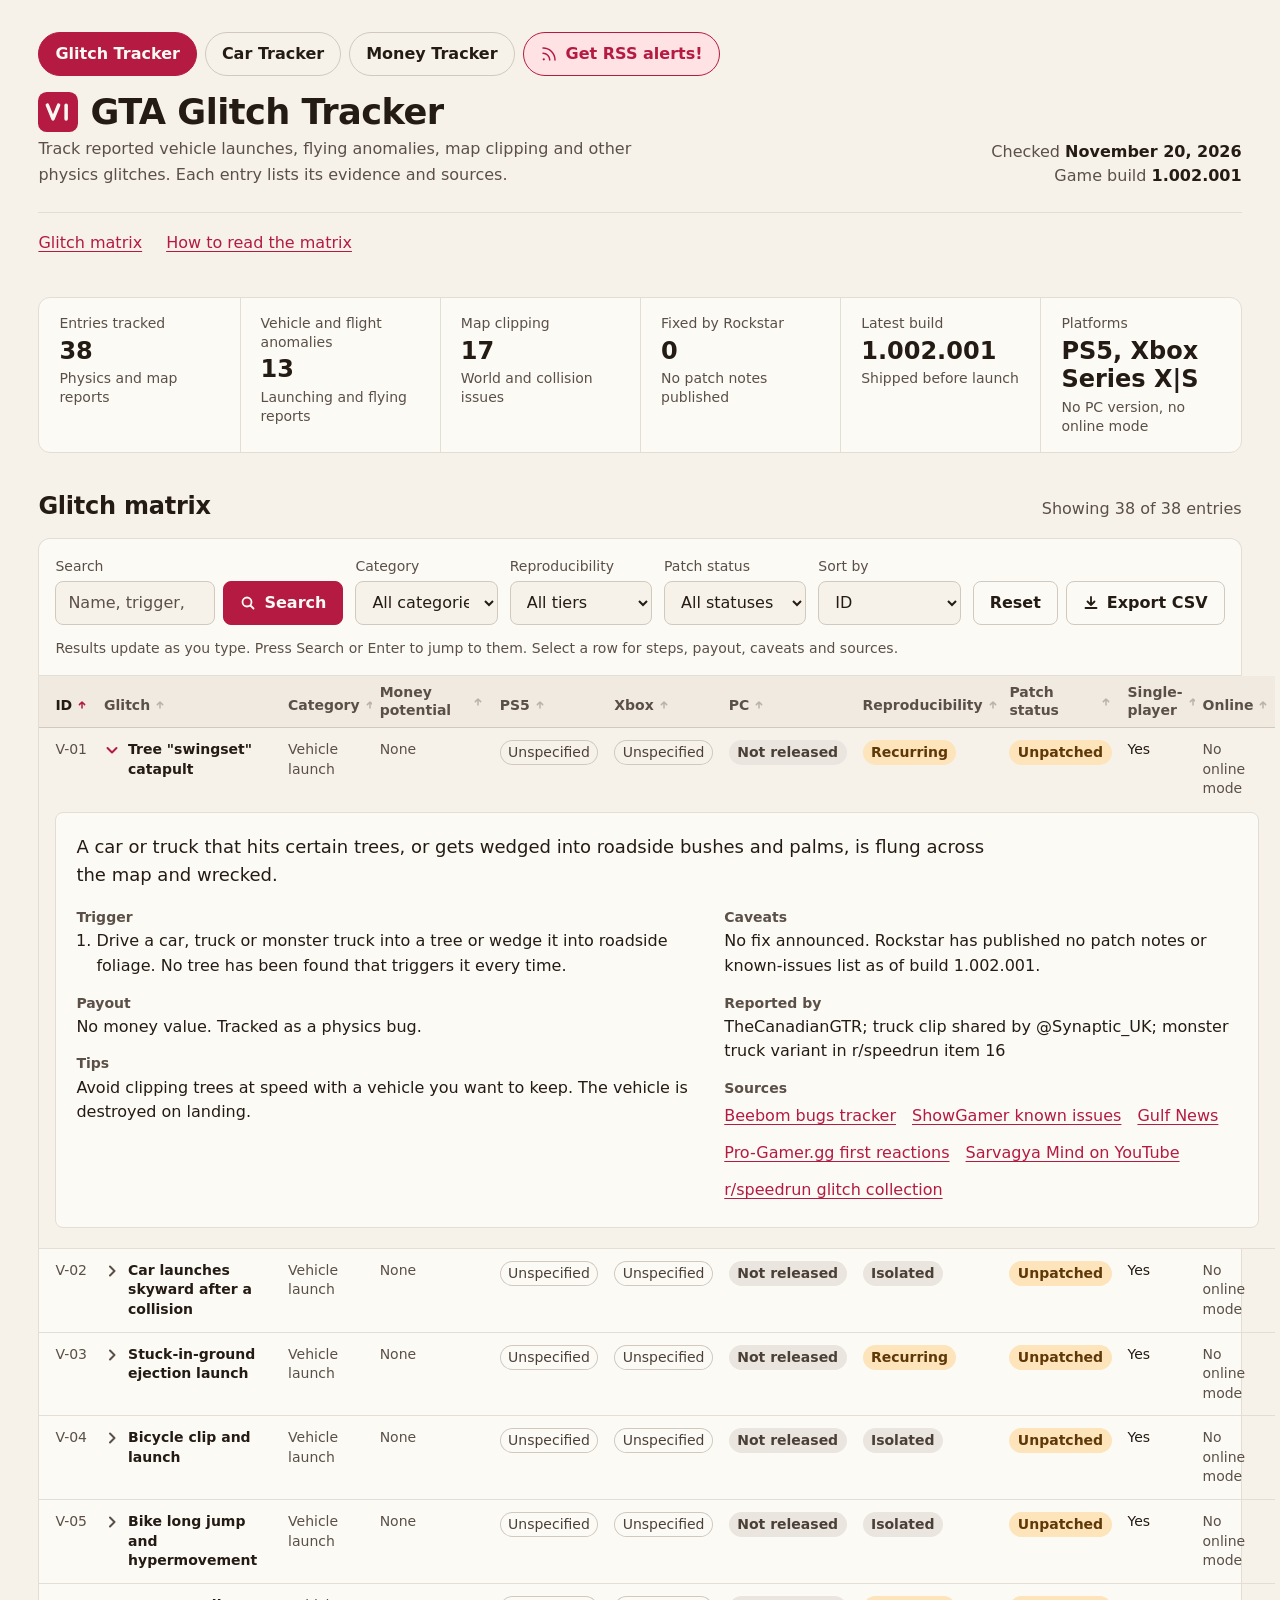
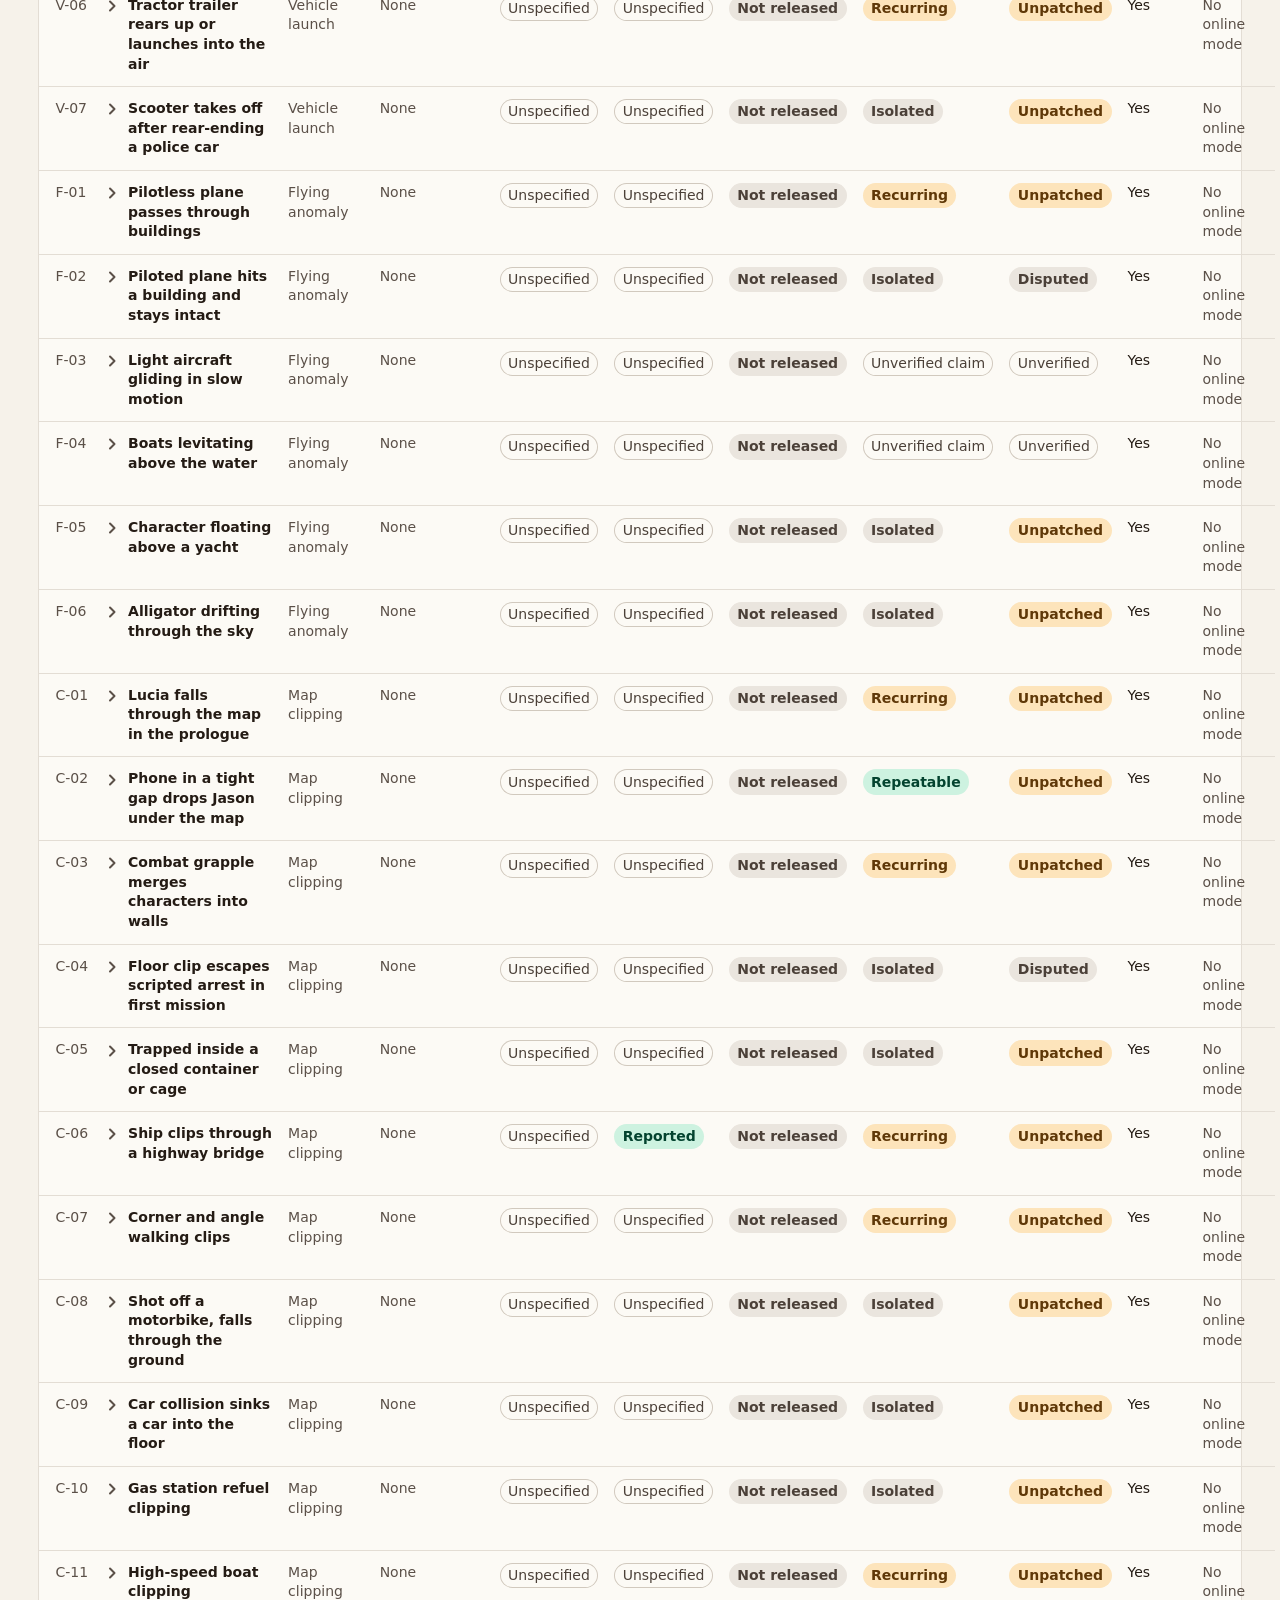
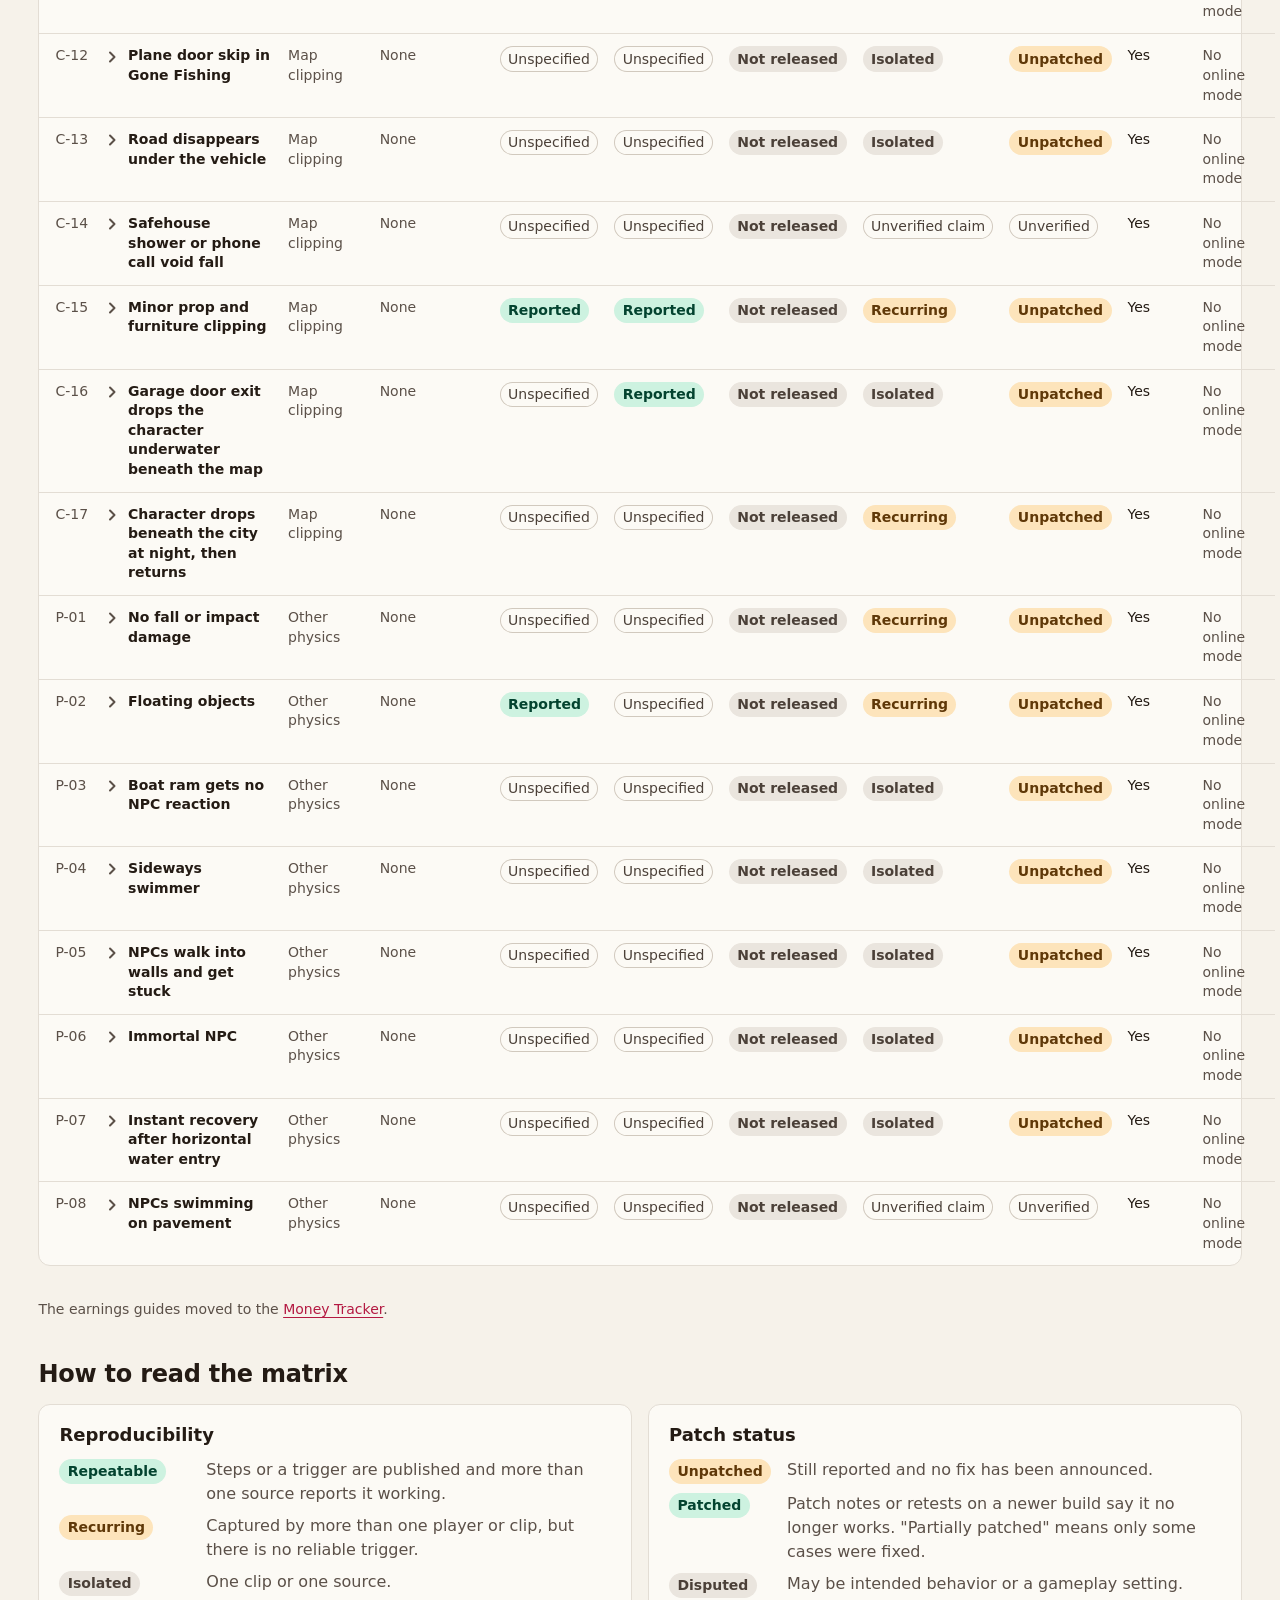
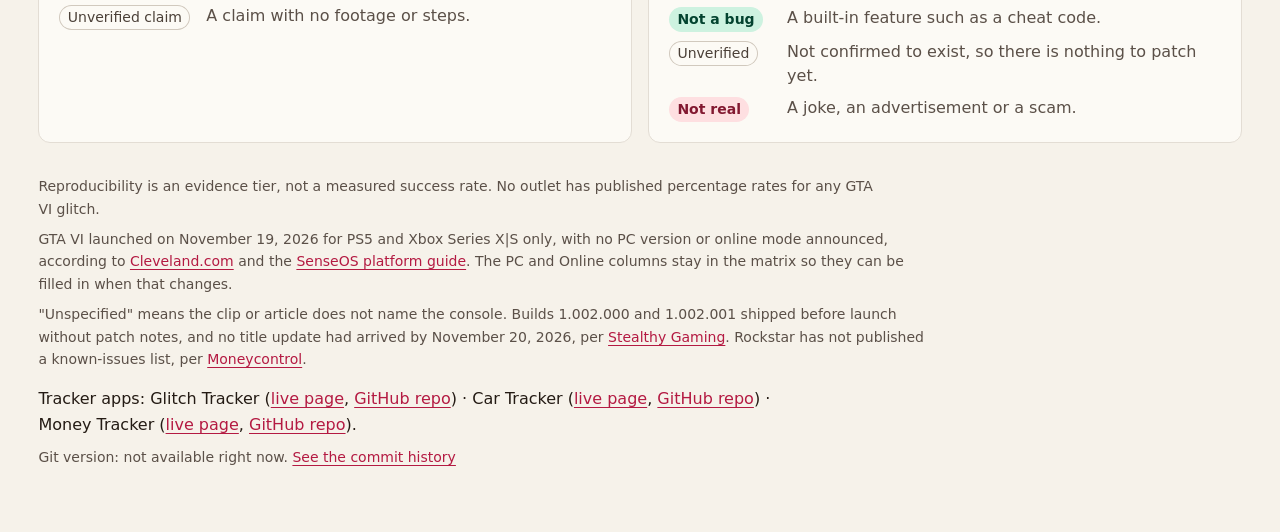
==== commit 7d5c741a: "Move money reports to their own app and refresh every four hours Entries: 38. Added 0, removed 11, c" ====
--- a/index.html
+++ b/index.html
@@ -4,7 +4,7 @@
     <meta charset="utf-8" />
     <meta name="viewport" content="width=device-width, initial-scale=1" />
     <title>GTA Glitch Tracker</title>
-    <meta name="description" content="Sortable tracker of GTA VI money exploits, duplication claims and physics glitches, with platform, reproducibility, patch status and game mode for each entry. The car value list is in the separate Car Tracker app." />
+    <meta name="description" content="Sortable GTA VI tracker for vehicle launches, flying anomalies, map clipping and other physics reports, with platform, evidence and patch status." />
     <link rel="icon" href="data:image/svg+xml,%3Csvg xmlns='http://www.w3.org/2000/svg' viewBox='0 0 32 32'%3E%3Crect width='32' height='32' rx='7' fill='%23b3283f'/%3E%3Cpath d='M7.5 10.5 12 21.5l4.5-11M22.5 10.5v11' fill='none' stroke='%23fbf8f3' stroke-width='2.8' stroke-linecap='round' stroke-linejoin='round'/%3E%3C/svg%3E" />
     <link rel="preconnect" href="https://api.fontshare.com" crossorigin />
     <link rel="preconnect" href="https://cdn.fontshare.com" crossorigin />
@@ -20,6 +20,7 @@
       <nav class="app-switch" aria-label="Switch app">
         <a href="./" aria-current="page">Glitch Tracker</a>
         <a href="https://rolltidehero.github.io/gta-car-tracker/">Car Tracker</a>
+        <a href="https://rolltidehero.github.io/gta-money-tracker/">Money Tracker</a>
         <a class="rss-link" href="feed.xml" type="application/rss+xml">
           <svg viewBox="0 0 24 24" width="18" height="18" aria-hidden="true" focusable="false" fill="none" stroke="currentColor" stroke-width="2" stroke-linecap="round">
             <path d="M4 11a9 9 0 0 1 9 9M4 4a16 16 0 0 1 16 16" />
@@ -37,22 +38,18 @@
             </svg>
             <h1>GTA Glitch Tracker</h1>
           </div>
-          <p>GTA VI money exploits and duplication claims first, physics glitches second. Every entry is player-reported and linked to where it was shown.</p>
+          <p>Track reported vehicle launches, flying anomalies, map clipping and other physics glitches. Each entry lists its evidence and sources.</p>
         </div>
         <p class="asof">Checked <strong id="asof-date"></strong><br />Game build <strong id="asof-build"></strong></p>
       </header>
 
       <nav class="jump" aria-label="Sections">
         <a href="#matrix-title" data-jump="matrix-title">Glitch matrix</a>
-        <a href="#plan-title" data-jump="plan-title">Money plan by chapter</a>
-        <a href="#earners-title" data-jump="earners-title">Legitimate earners</a>
         <a href="#legend-title" data-jump="legend-title">How to read the matrix</a>
       </nav>
 
       <main>
         <dl class="facts" id="facts" aria-label="Tracker status"></dl>
-
-        <section class="findings" id="findings" aria-label="Key findings"></section>
 
         <div class="section-head">
           <h2 id="matrix-title" tabindex="-1">Glitch matrix</h2>
@@ -94,7 +91,6 @@
             </button>
           </div>
           <div class="toggle-row">
-            <label class="toggle"><input type="checkbox" id="f-money" /> Money-related only</label>
             <span class="hint">Results update as you type. Press Search or Enter to jump to them. Select a row for steps, payout, caveats and sources.</span>
           </div>
         </form>
@@ -112,24 +108,7 @@
           </div>
         </div>
 
-        <div class="section-head">
-          <h2 id="plan-title" tabindex="-1">Money plan by chapter</h2>
-          <p class="count">The best-paying route at each stage, exploits included</p>
-        </div>
-        <ol class="plan" id="plan"></ol>
-
-        <div class="section-head">
-          <h2 id="earners-title" tabindex="-1">Legitimate earners by chapter</h2>
-          <p class="count">For comparison with the exploits</p>
-        </div>
-        <div class="ref-wrap">
-          <table class="ref">
-            <thead>
-              <tr><th scope="col">When</th><th scope="col">Method</th><th scope="col">Reported payout</th><th scope="col">Notes</th><th scope="col">Sources</th></tr>
-            </thead>
-            <tbody id="ladder"></tbody>
-          </table>
-        </div>
+        <p class="footnote" id="plan-title"><span id="earners-title">The earnings guides moved to the <a href="https://rolltidehero.github.io/gta-money-tracker/">Money Tracker</a>.</span></p>
 
         <div class="section-head">
           <h2 id="legend-title" tabindex="-1">How to read the matrix</h2>
@@ -158,7 +137,7 @@
         </div>
 
         <div class="footnote" id="footnotes"></div>
-        <p class="footer-apps">Both apps: Glitch Tracker (<a href="https://rolltidehero.github.io/gta-glitch-tracker/">live page</a>, <a href="https://github.com/rolltidehero/gta-glitch-tracker">GitHub repo</a>) and Car Tracker (<a href="https://rolltidehero.github.io/gta-car-tracker/">live page</a>, <a href="https://github.com/rolltidehero/gta-car-tracker">GitHub repo</a>).</p>
+        <p class="footer-apps">Tracker apps: Glitch Tracker (<a href="https://rolltidehero.github.io/gta-glitch-tracker/">live page</a>, <a href="https://github.com/rolltidehero/gta-glitch-tracker">GitHub repo</a>) · Car Tracker (<a href="https://rolltidehero.github.io/gta-car-tracker/">live page</a>, <a href="https://github.com/rolltidehero/gta-car-tracker">GitHub repo</a>) · Money Tracker (<a href="https://rolltidehero.github.io/gta-money-tracker/">live page</a>, <a href="https://github.com/rolltidehero/gta-money-tracker">GitHub repo</a>).</p>
         <p class="footer-version" id="version" aria-live="polite">Git version: loading...</p>
       </main>
     </div>
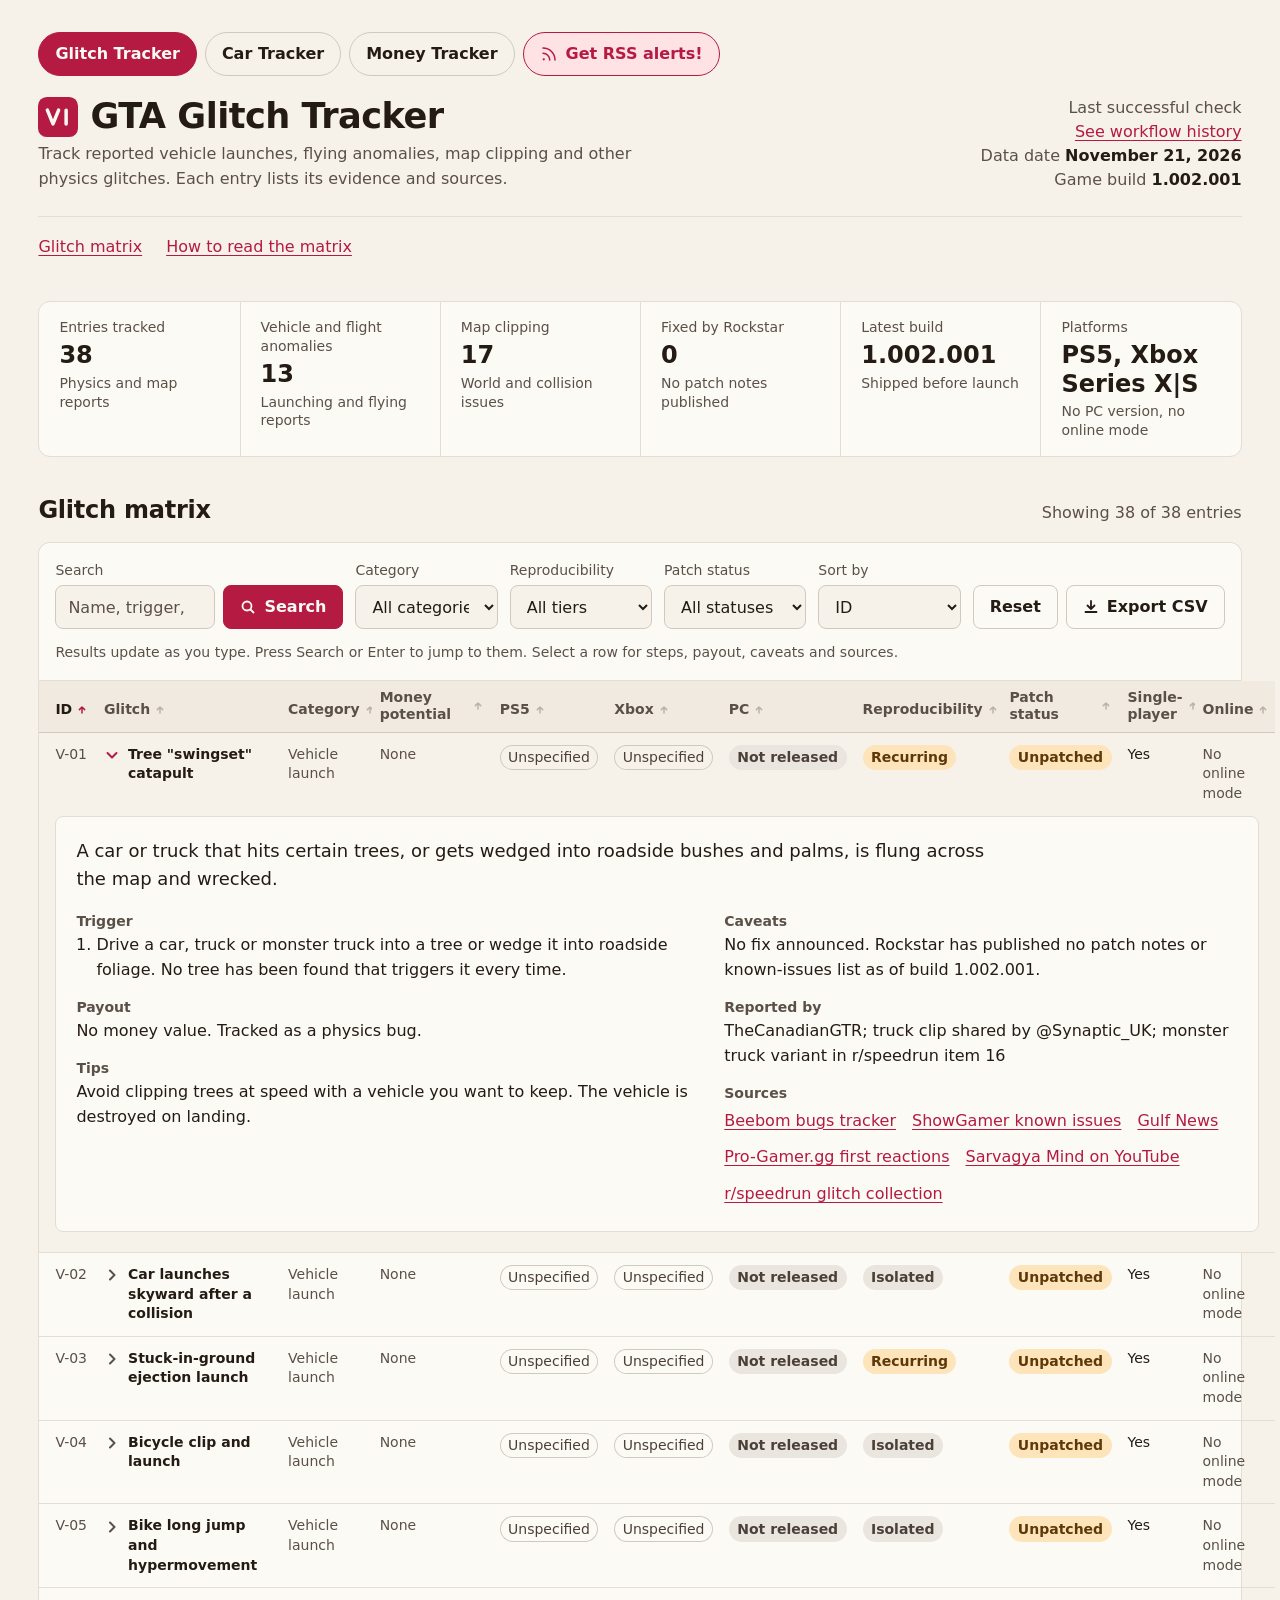
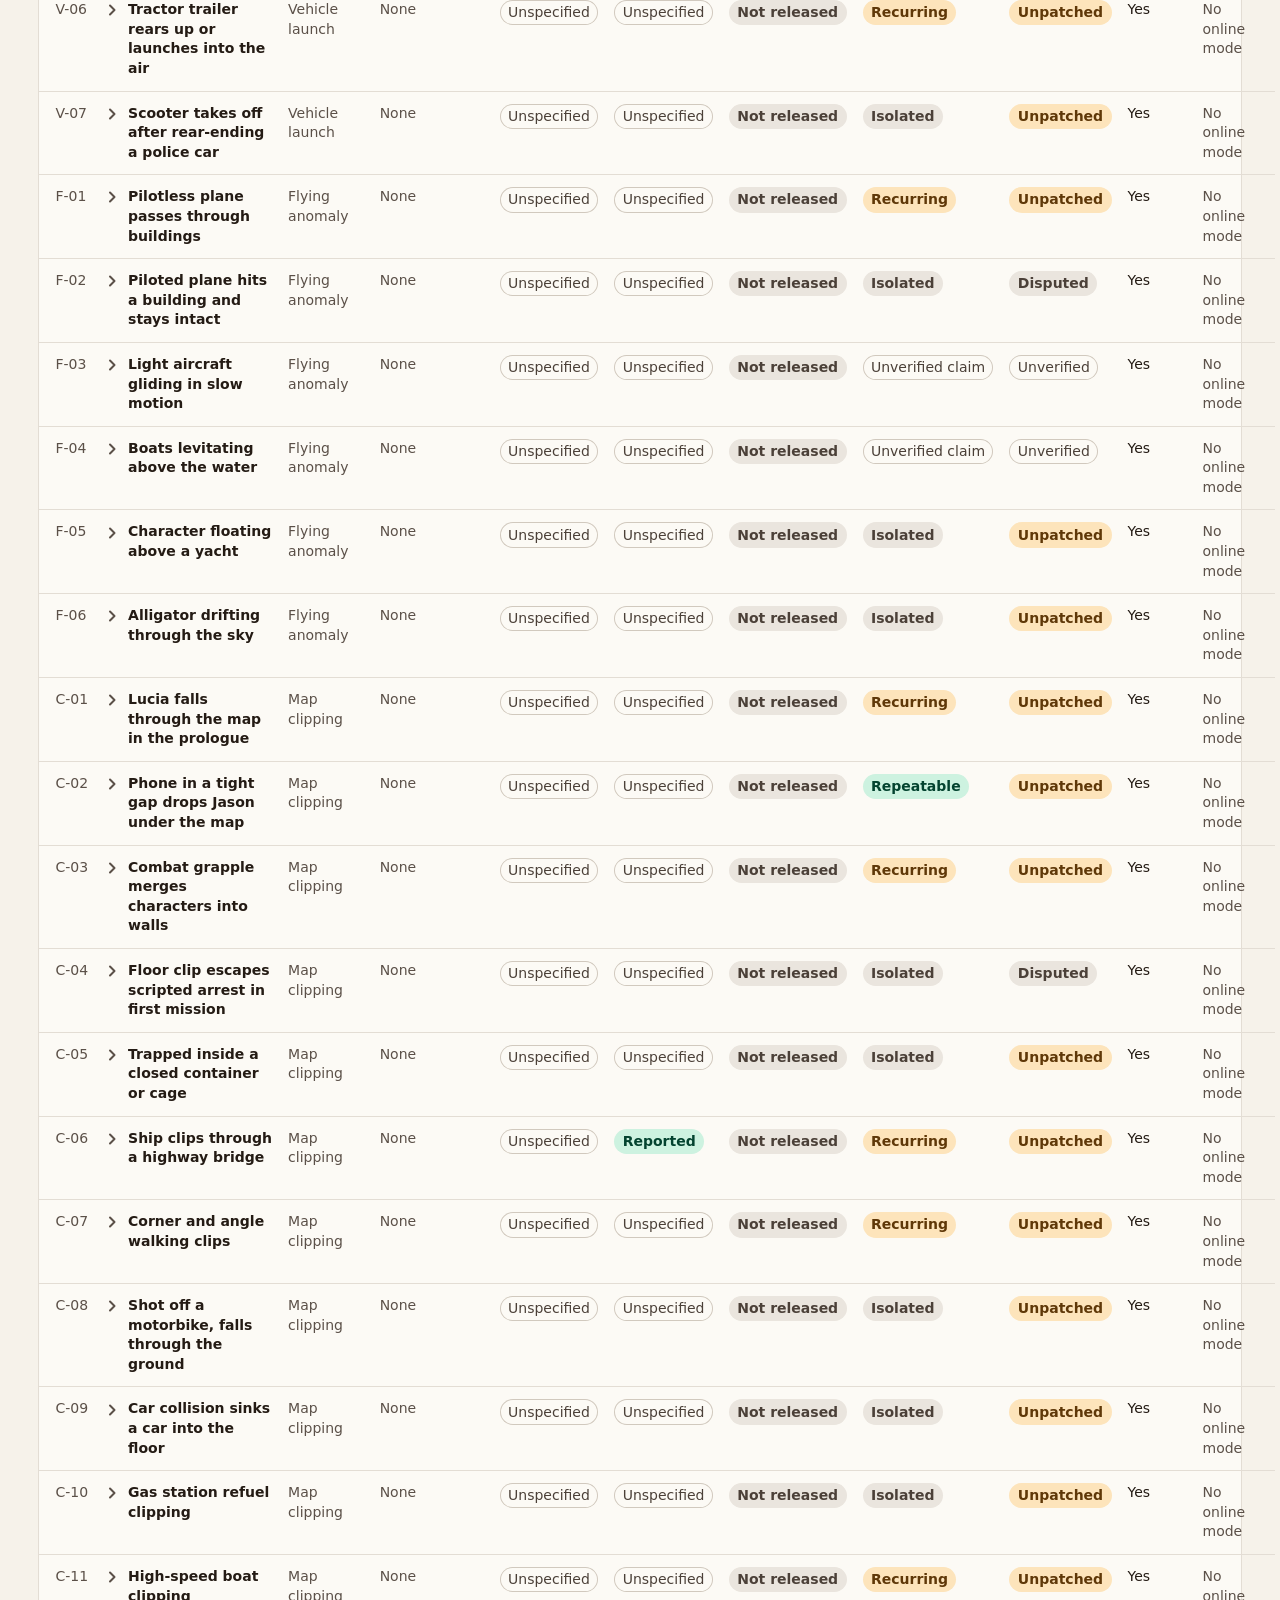
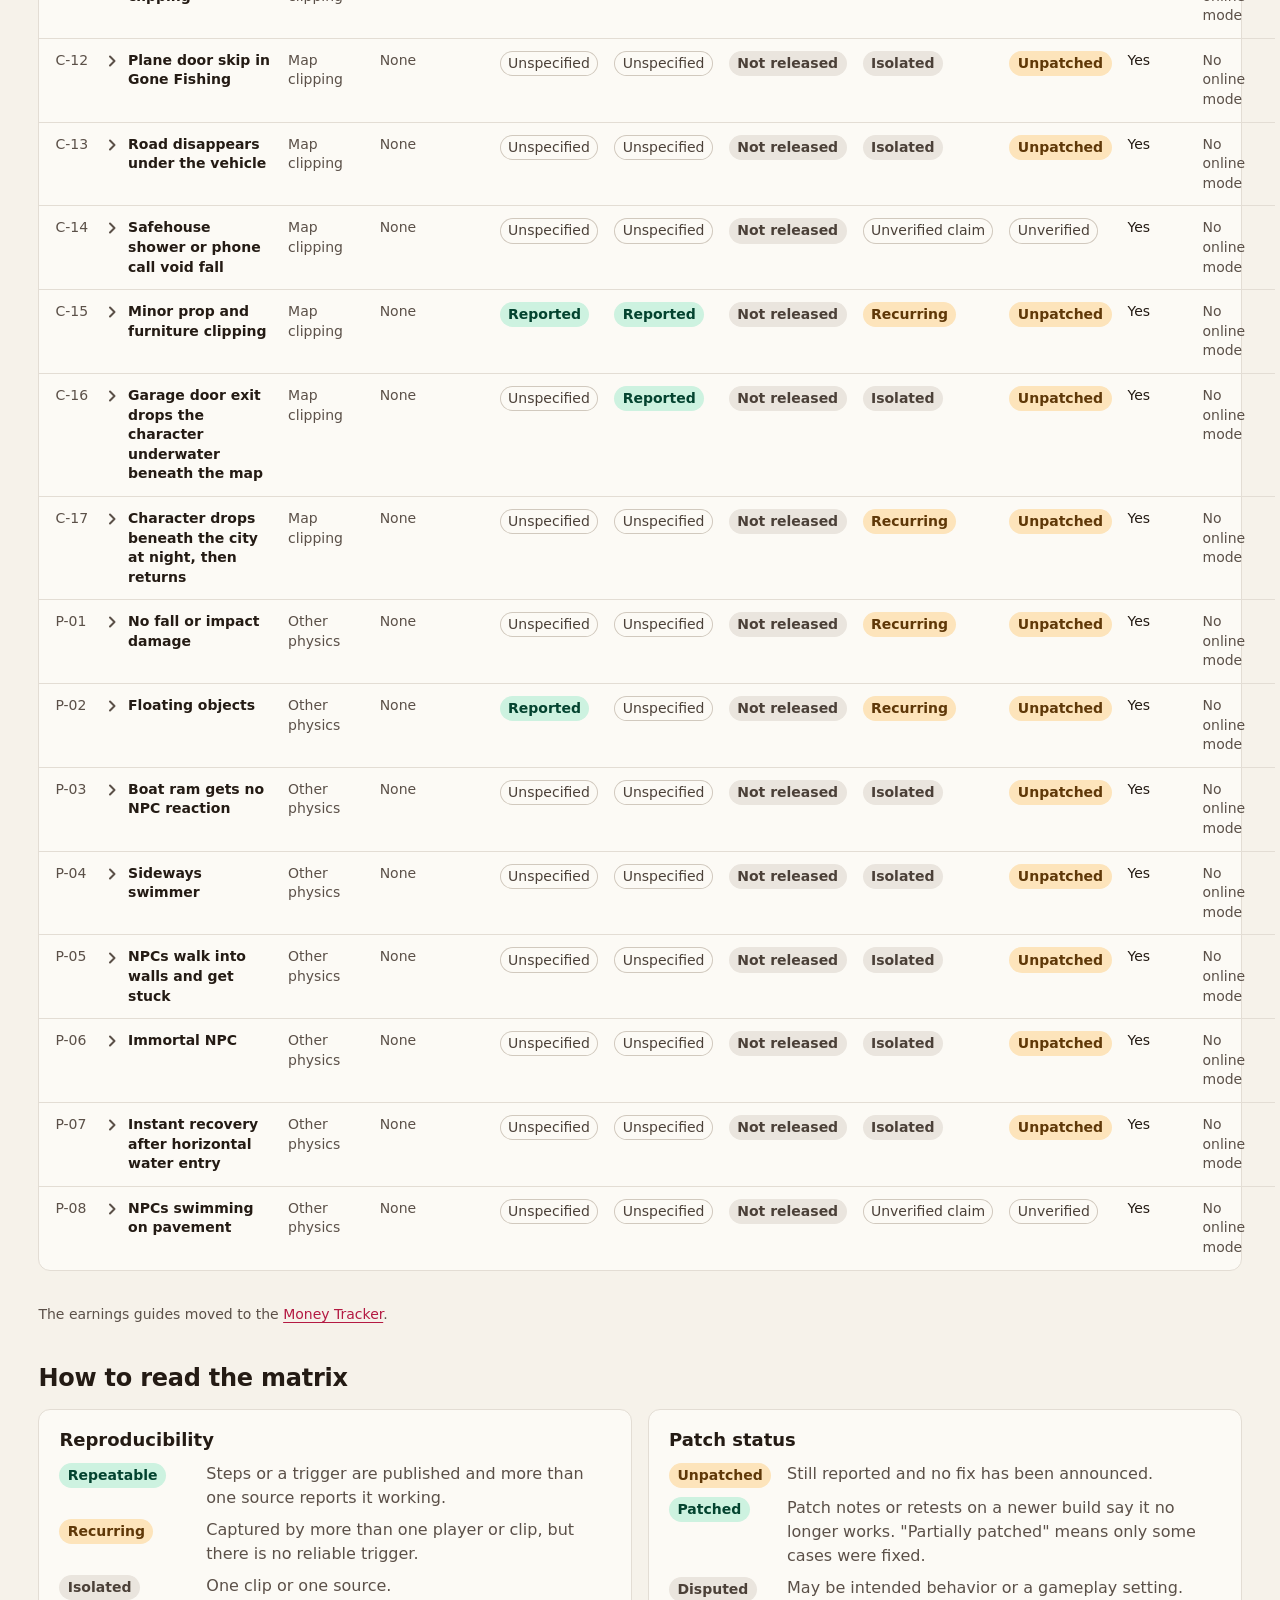
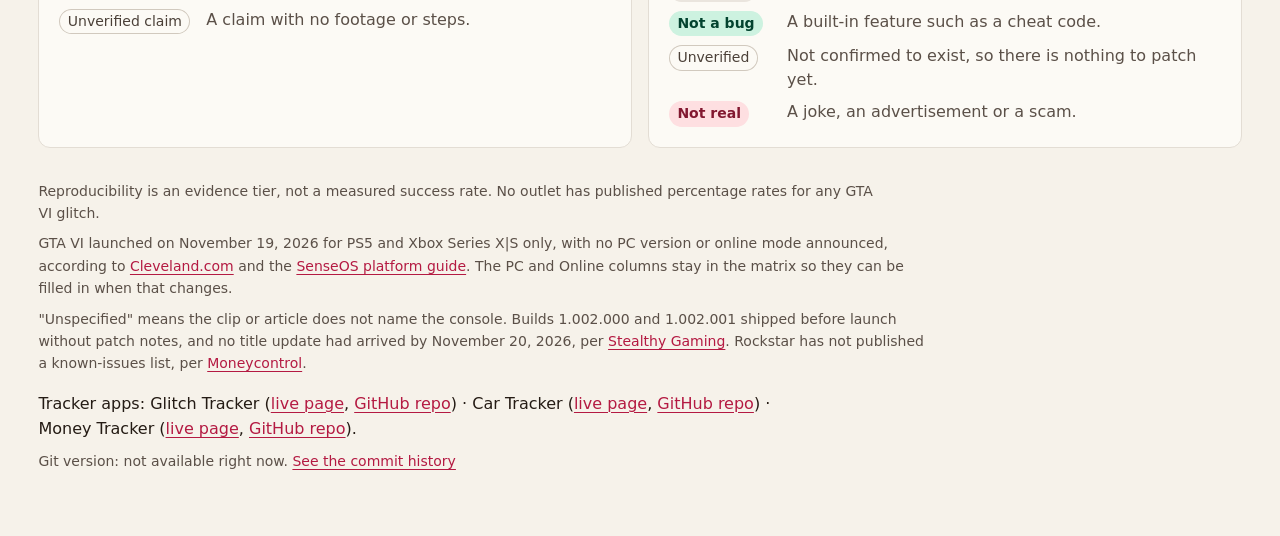
==== commit efe54088: "Show the date and time of the last successful tracker check Co-authored-by: Perplexity <noreply@perp" ====
--- a/index.html
+++ b/index.html
@@ -40,7 +40,10 @@
           </div>
           <p>Track reported vehicle launches, flying anomalies, map clipping and other physics glitches. Each entry lists its evidence and sources.</p>
         </div>
-        <p class="asof">Checked <strong id="asof-date"></strong><br />Game build <strong id="asof-build"></strong></p>
+        <p class="asof">Last successful check<br />
+          <a id="last-check" href="https://github.com/rolltidehero/gta-glitch-tracker/actions/workflows/refresh.yml" aria-live="polite">See workflow history</a><br />
+          Data date <strong id="asof-date"></strong><br />Game build <strong id="asof-build"></strong>
+        </p>
       </header>
 
       <nav class="jump" aria-label="Sections">
@@ -144,5 +147,6 @@
 
     <script src="data.js"></script>
     <script src="app.js"></script>
+    <script src="last-check.js"></script>
   </body>
 </html>
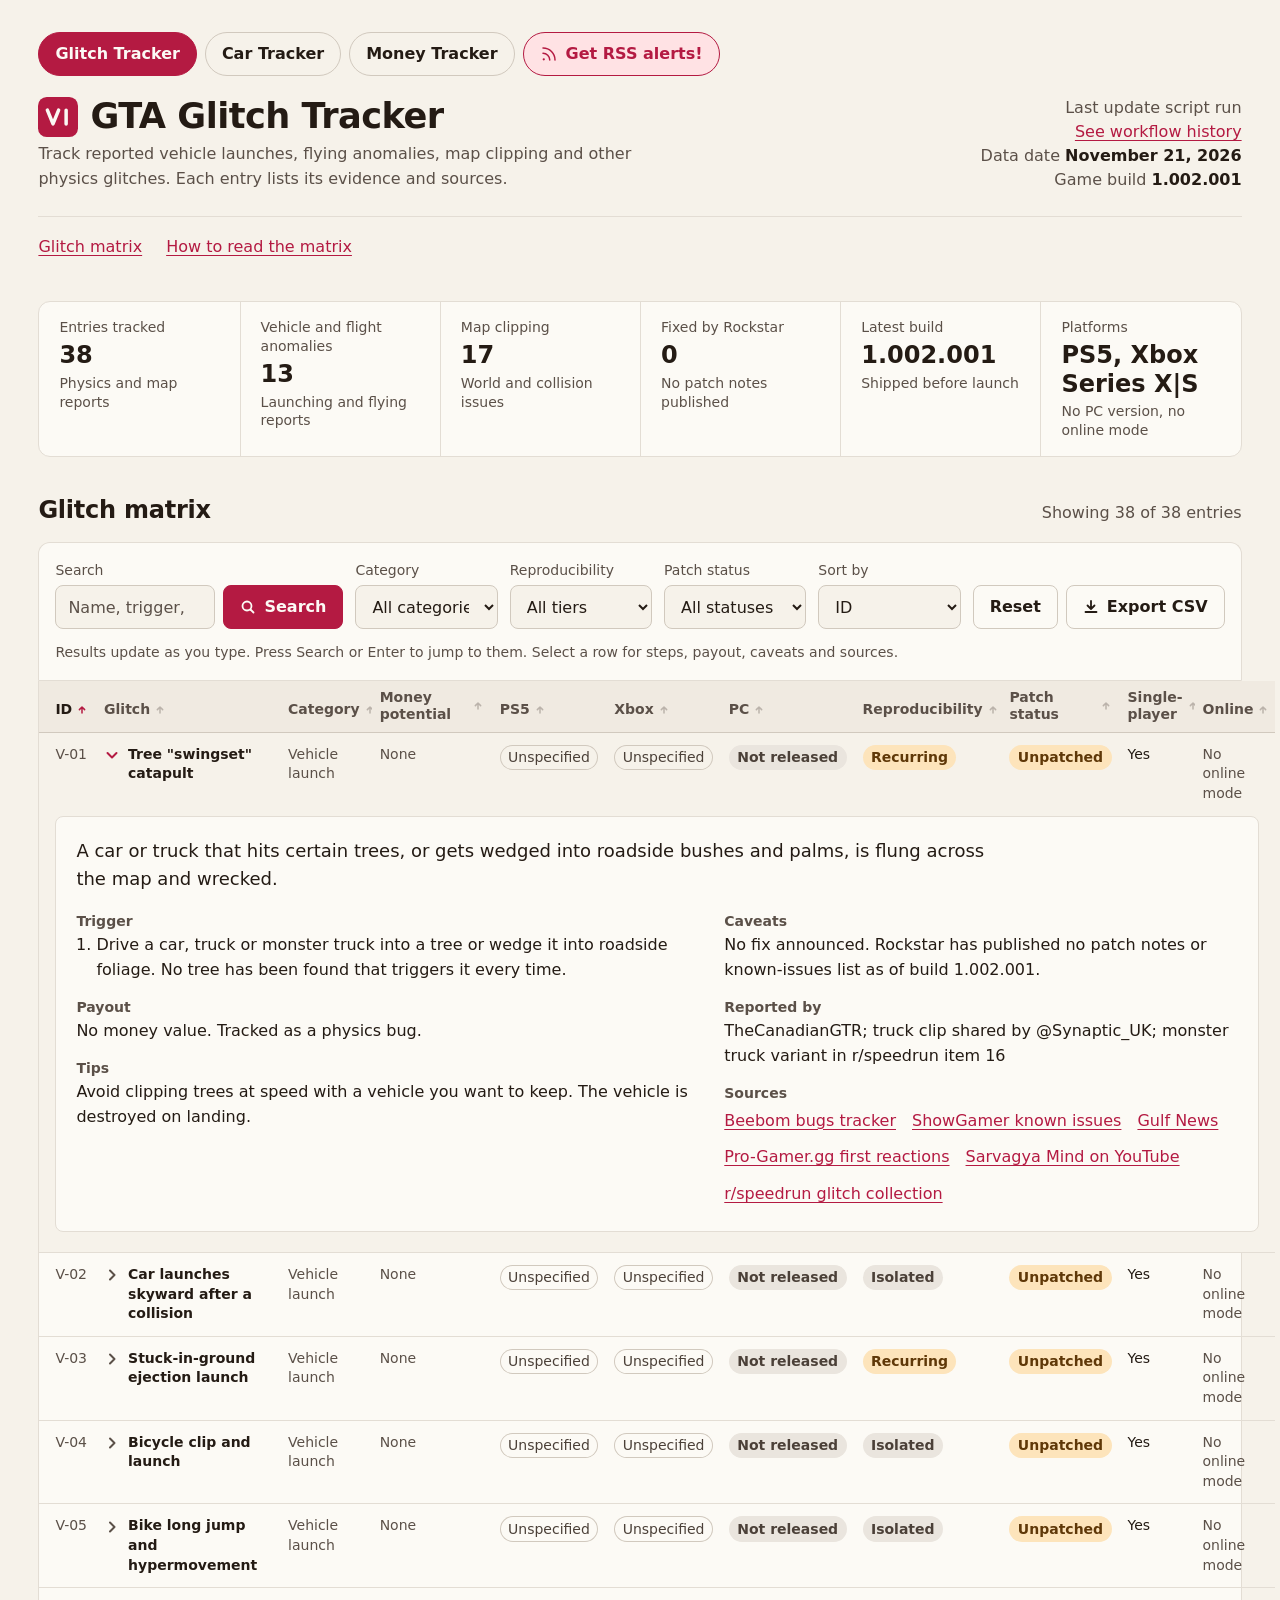
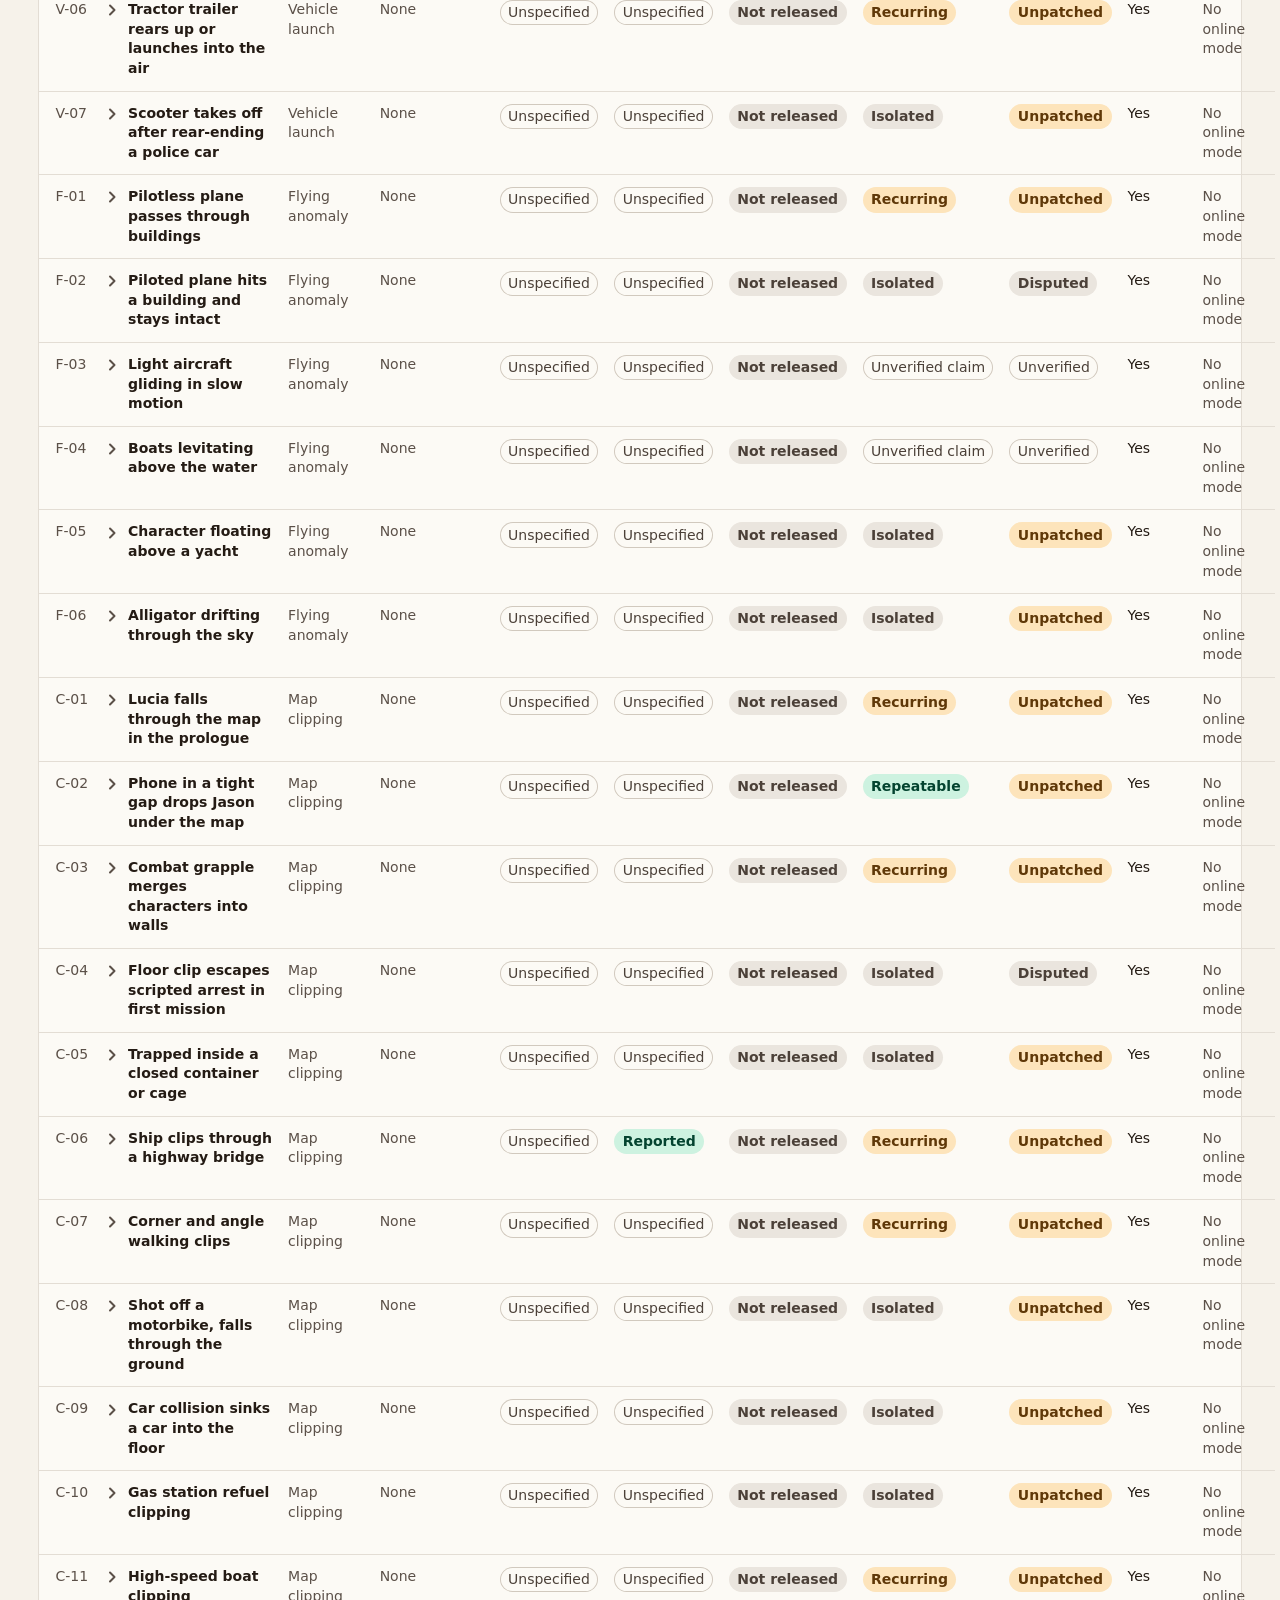
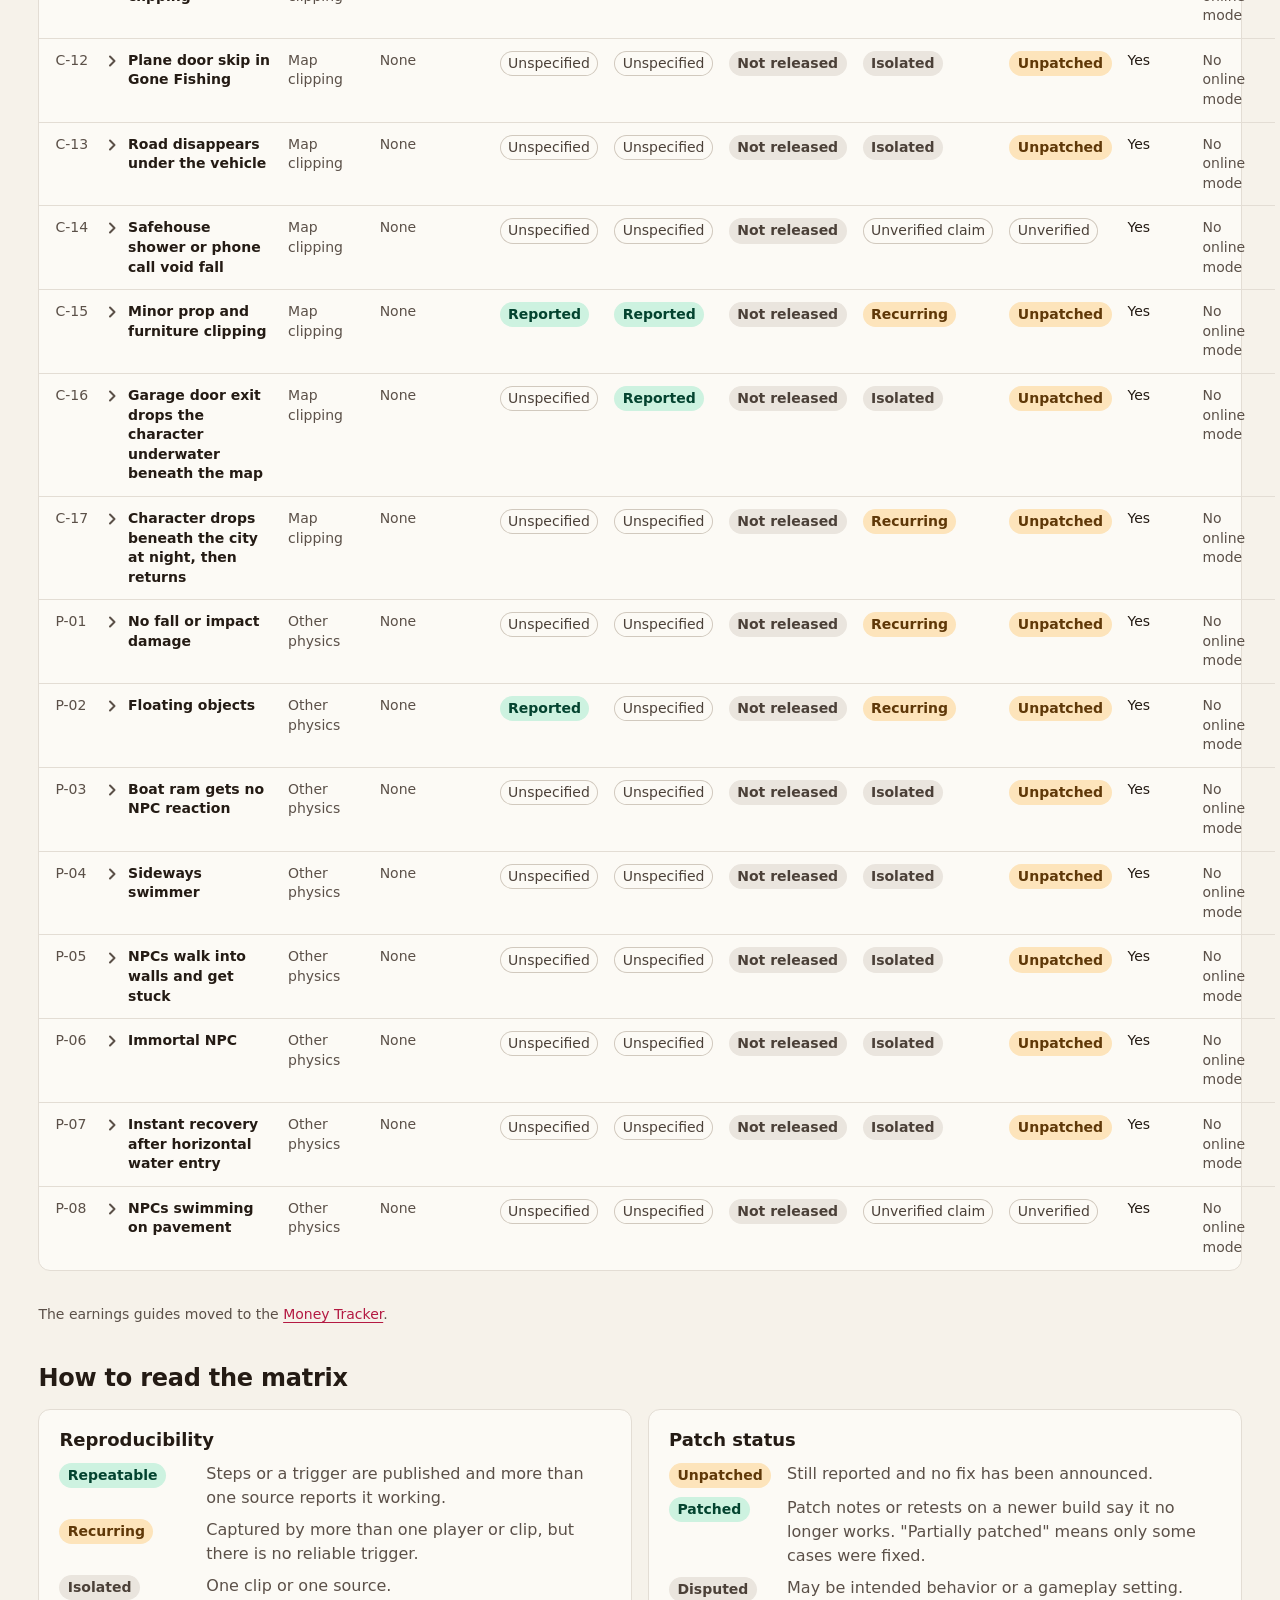
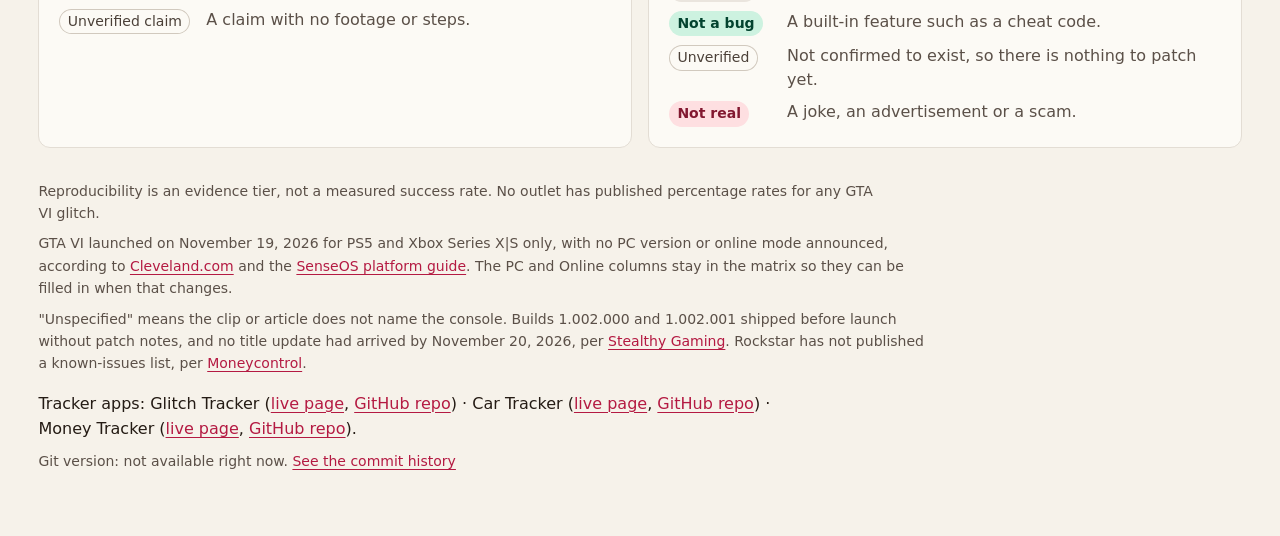
==== commit eb76e836: "Show update script completion and schedule 15-minute refreshes Co-authored-by: Perplexity <noreply@p" ====
--- a/index.html
+++ b/index.html
@@ -40,7 +40,7 @@
           </div>
           <p>Track reported vehicle launches, flying anomalies, map clipping and other physics glitches. Each entry lists its evidence and sources.</p>
         </div>
-        <p class="asof">Last successful check<br />
+        <p class="asof">Last update script run<br />
           <a id="last-check" href="https://github.com/rolltidehero/gta-glitch-tracker/actions/workflows/refresh.yml" aria-live="polite">See workflow history</a><br />
           Data date <strong id="asof-date"></strong><br />Game build <strong id="asof-build"></strong>
         </p>
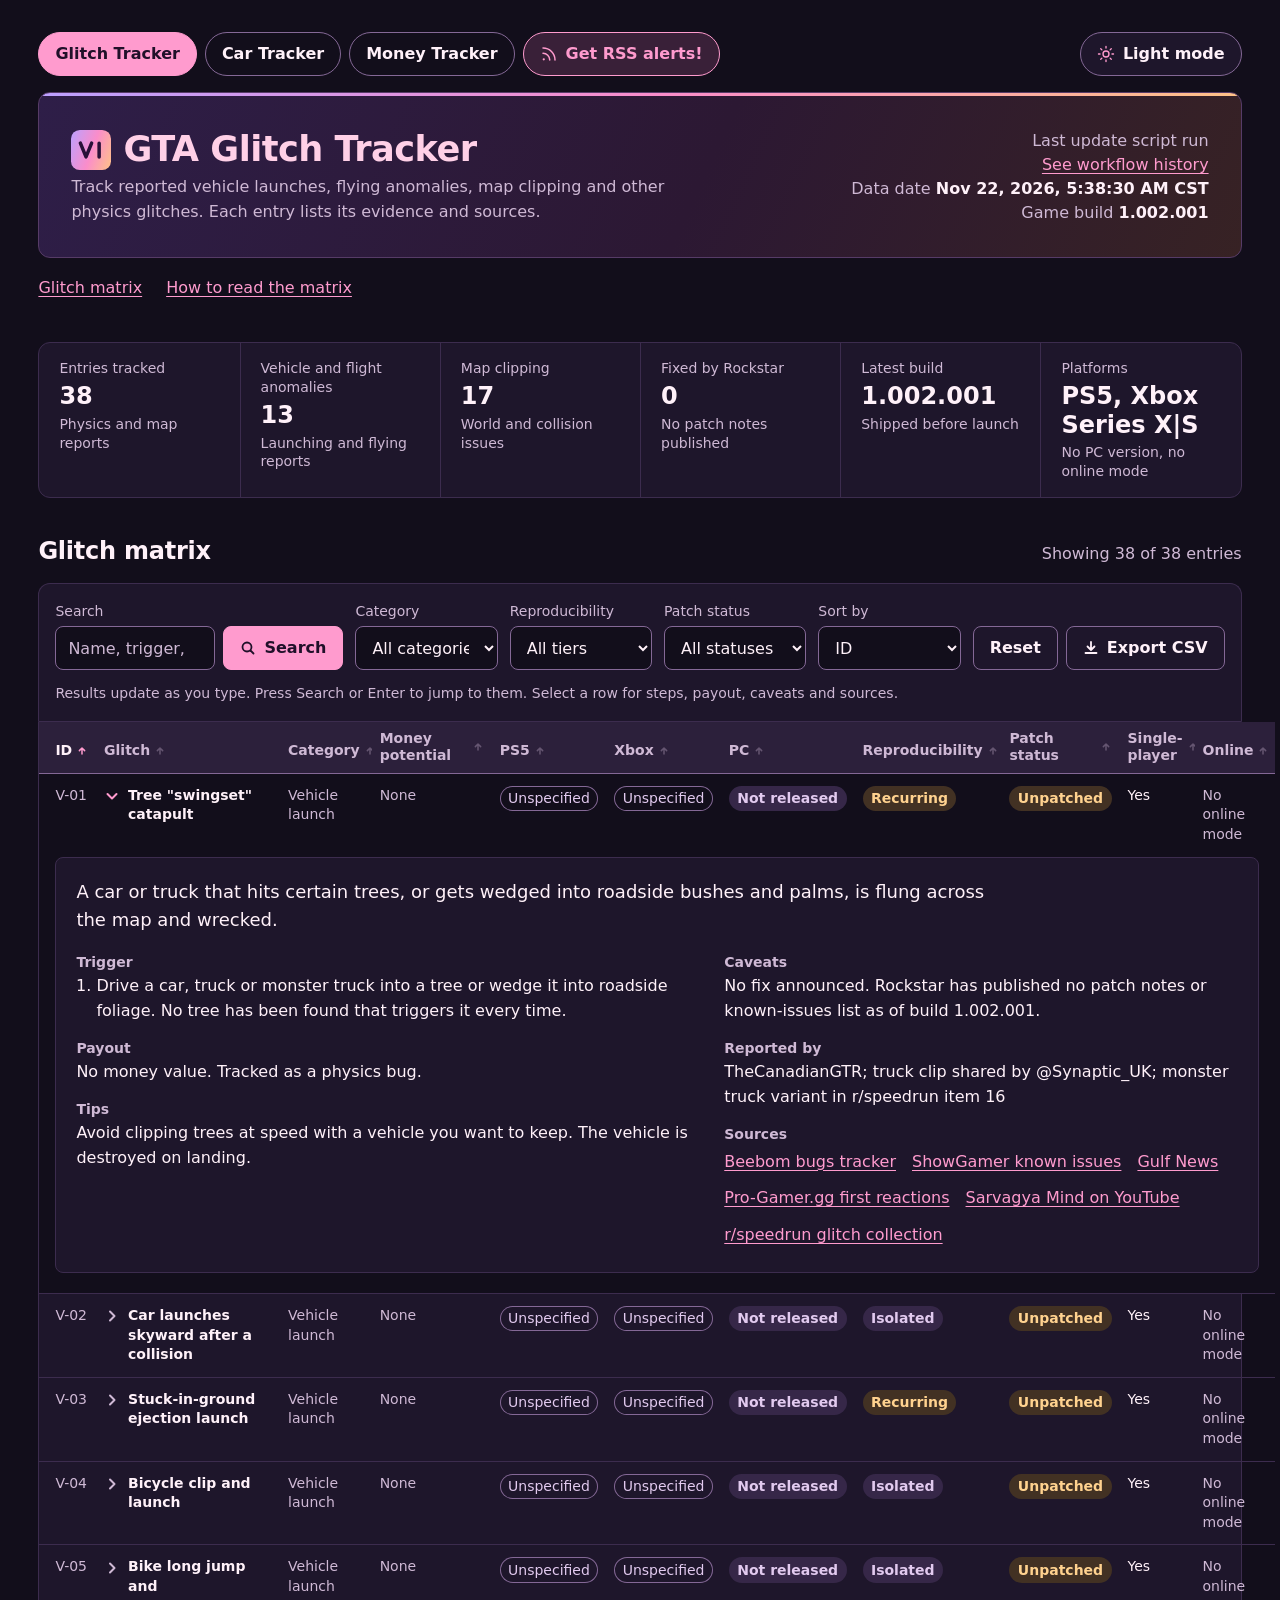
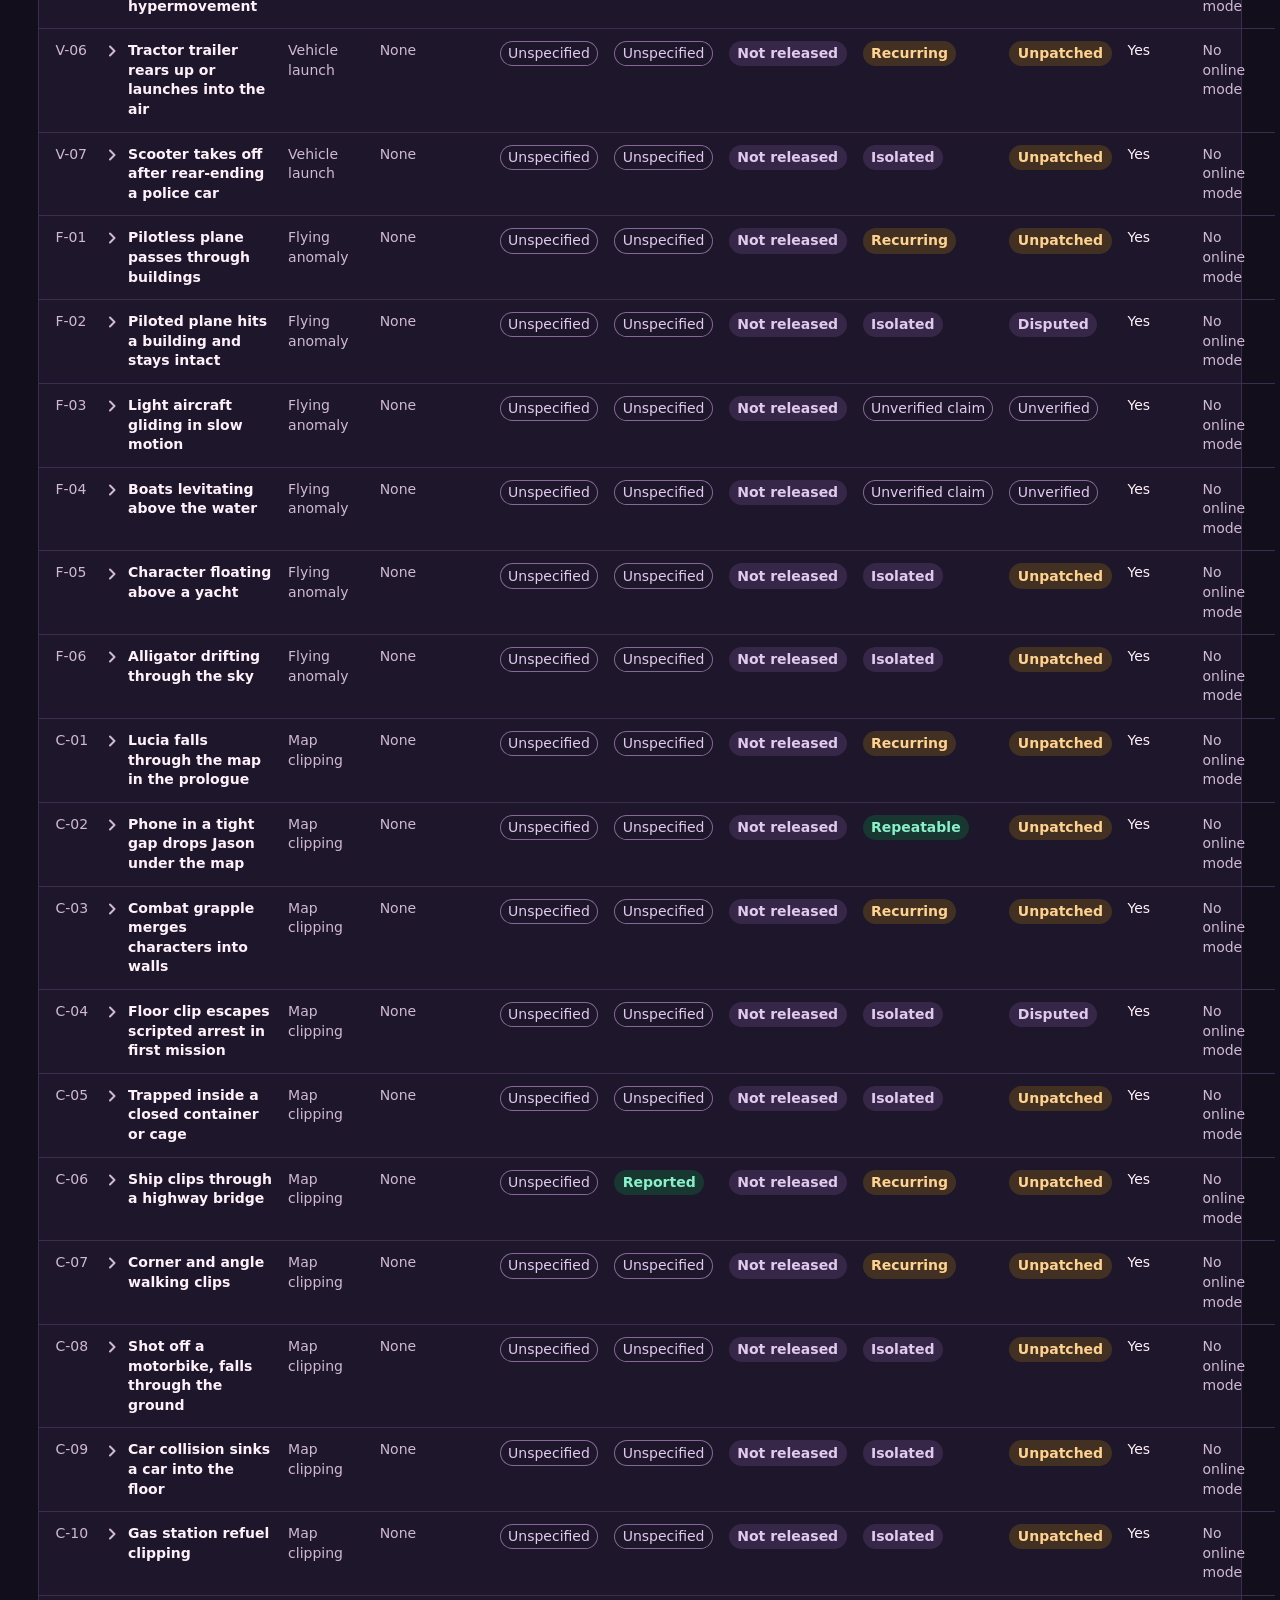
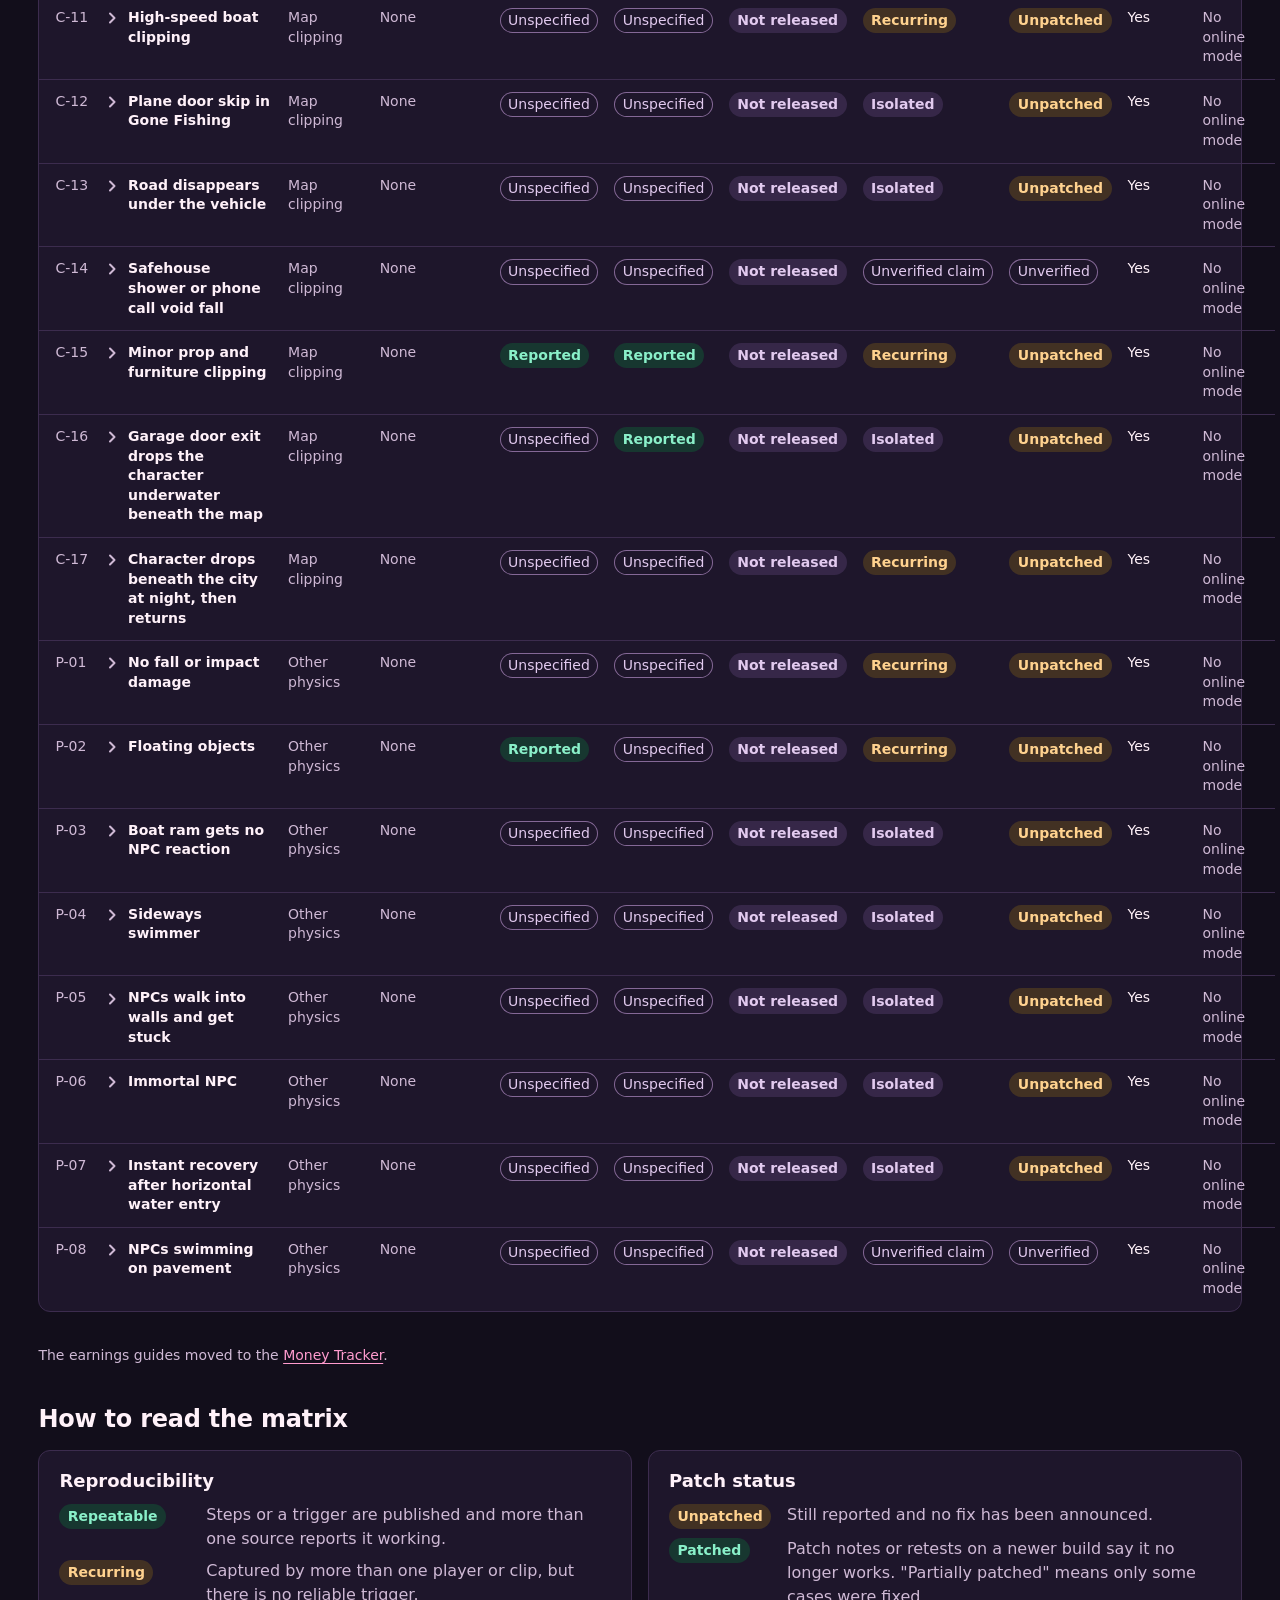
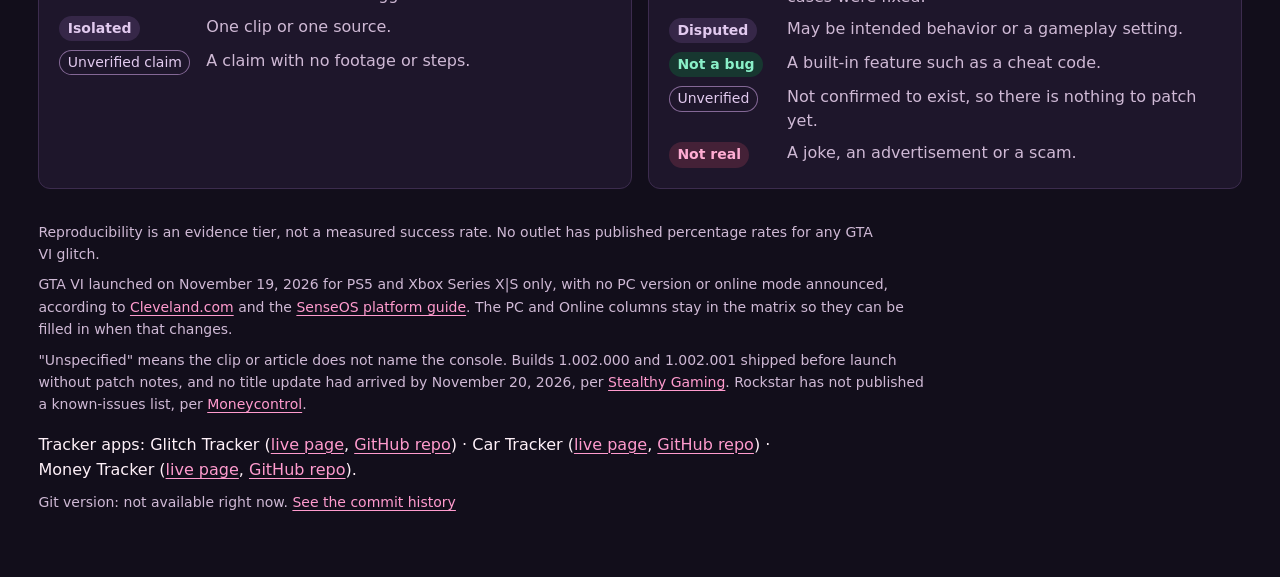
==== commit 056252ed: "Apply the GTA VI sunset palette with dark mode by default Co-authored-by: Perplexity <noreply@perple" ====
--- a/index.html
+++ b/index.html
@@ -3,15 +3,18 @@
   <head>
     <meta charset="utf-8" />
     <meta name="viewport" content="width=device-width, initial-scale=1" />
+    <meta name="theme-color" content="#120e1b" />
+    <script src="theme.js"></script>
     <title>GTA Glitch Tracker</title>
     <meta name="description" content="Sortable GTA VI tracker for vehicle launches, flying anomalies, map clipping and other physics reports, with platform, evidence and patch status." />
-    <link rel="icon" href="data:image/svg+xml,%3Csvg xmlns='http://www.w3.org/2000/svg' viewBox='0 0 32 32'%3E%3Crect width='32' height='32' rx='7' fill='%23b3283f'/%3E%3Cpath d='M7.5 10.5 12 21.5l4.5-11M22.5 10.5v11' fill='none' stroke='%23fbf8f3' stroke-width='2.8' stroke-linecap='round' stroke-linejoin='round'/%3E%3C/svg%3E" />
+    <link rel="icon" href="favicon.svg" type="image/svg+xml" />
     <link rel="preconnect" href="https://api.fontshare.com" crossorigin />
     <link rel="preconnect" href="https://cdn.fontshare.com" crossorigin />
     <link href="https://api.fontshare.com/v2/css?f[]=cabinet-grotesk@800&display=swap" rel="stylesheet" />
     <link href="https://api.fontshare.com/v2/css?f[]=satoshi@400,500,700&display=swap" rel="stylesheet" />
     <link rel="stylesheet" href="base.css" />
     <link rel="stylesheet" href="style.css" />
+    <link rel="stylesheet" href="theme.css" />
     <link rel="alternate" type="application/rss+xml" title="GTA Glitch Tracker updates" href="feed.xml" />
   </head>
   <body>
@@ -28,6 +31,11 @@
           </svg>
           Get RSS alerts!
         </a>
+        <button type="button" class="theme-toggle" id="theme-toggle" hidden>
+          <svg class="theme-sun" viewBox="0 0 24 24" width="18" height="18" aria-hidden="true" fill="none" stroke="currentColor" stroke-width="1.8" stroke-linecap="round"><circle cx="12" cy="12" r="4" /><path d="M12 2v2m0 16v2M2 12h2m16 0h2M5 5l1.5 1.5m11 11L19 19M19 5l-1.5 1.5m-11 11L5 19" /></svg>
+          <svg class="theme-moon" viewBox="0 0 24 24" width="18" height="18" aria-hidden="true" fill="none" stroke="currentColor" stroke-width="1.8" stroke-linejoin="round"><path d="M20.8 15.1A9 9 0 0 1 8.9 3.2a9 9 0 1 0 11.9 11.9Z" /></svg>
+          <span class="theme-label">Light mode</span>
+        </button>
       </nav>
       <header class="masthead">
         <div>
--- a/theme.css
+++ b/theme.css
@@ -0,0 +1,104 @@
+/* Shared GTA VI-inspired palette. Loaded after the component styles. */
+:root {
+  color-scheme: dark;
+  --color-bg: #120e1b;
+  --color-surface: #1e162b;
+  --color-surface-offset: #2c203b;
+  --color-divider: #3c2c4e;
+  --color-border: #846896;
+  --color-text: #fff1f9;
+  --color-text-muted: #cfb9d5;
+  --color-text-inverse: #201029;
+  --color-primary: #ff9bce;
+  --color-primary-hover: #ffc0a9;
+  --color-primary-tint: #392038;
+  --tone-pos-bg: #173730;
+  --tone-pos-fg: #8af0c9;
+  --tone-warn-bg: #423123;
+  --tone-warn-fg: #ffd28f;
+  --tone-neg-bg: #442137;
+  --tone-neg-fg: #ffadd3;
+  --tone-neutral-bg: #362748;
+  --tone-neutral-fg: #e2caef;
+  --shadow-sm: 0 1px 3px #08050d66;
+  --hero-from: #2e1e48;
+  --hero-mid: #2c1833;
+  --hero-to: #372224;
+  --hero-border: #563b67;
+  --hero-heading: #ffd0e7;
+  --sunset: linear-gradient(110deg, #bca0ff 0%, #fa8dca 52%, #ffc287 100%);
+  --brand-ink: #291138;
+}
+
+:root[data-theme='light'] {
+  color-scheme: light;
+  --color-bg: #fff4f5;
+  --color-surface: #fffbfd;
+  --color-surface-offset: #f6e6f4;
+  --color-divider: #e9d1e5;
+  --color-border: #a17b99;
+  --color-text: #321b37;
+  --color-text-muted: #694c69;
+  --color-text-inverse: #fff7fb;
+  --color-primary: #8e285f;
+  --color-primary-hover: #702047;
+  --color-primary-tint: #fce2ef;
+  --tone-pos-bg: #e1f5ed;
+  --tone-pos-fg: #155344;
+  --tone-warn-bg: #ffedd4;
+  --tone-warn-fg: #71421b;
+  --tone-neg-bg: #ffe3ed;
+  --tone-neg-fg: #85264e;
+  --tone-neutral-bg: #efe3f6;
+  --tone-neutral-fg: #563969;
+  --shadow-sm: 0 1px 3px #471f3114;
+  --hero-from: #f0e2ff;
+  --hero-mid: #fde3f1;
+  --hero-to: #ffdfcb;
+  --hero-border: #e0bfdc;
+  --hero-heading: #56244f;
+}
+
+.masthead {
+  background:
+    var(--sunset) top / 100% 3px no-repeat,
+    linear-gradient(115deg, var(--hero-from), var(--hero-mid) 55%, var(--hero-to));
+  border: 1px solid var(--hero-border);
+  border-radius: var(--radius-lg);
+  padding: clamp(var(--space-4), 3vw, var(--space-8));
+}
+
+.masthead h1 { color: var(--hero-heading); }
+.brand svg {
+  background: var(--sunset);
+  border-radius: 22%;
+}
+.brand svg rect { fill: none; }
+.brand svg path { stroke: var(--brand-ink); }
+
+.theme-toggle:not([hidden]) {
+  display: inline-flex;
+  align-items: center;
+  gap: var(--space-2);
+  min-height: 44px;
+  padding: 0 var(--space-4);
+  border: 1px solid var(--color-border);
+  border-radius: var(--radius-full);
+  color: var(--color-text);
+  background: var(--color-surface);
+  font-size: var(--text-sm);
+  font-weight: 700;
+  white-space: nowrap;
+}
+.theme-toggle:hover {
+  border-color: var(--color-primary);
+  background: var(--color-surface-offset);
+}
+.theme-toggle svg { color: var(--color-primary); }
+.theme-toggle .theme-moon,
+:root[data-theme='light'] .theme-toggle .theme-sun { display: none; }
+:root[data-theme='light'] .theme-toggle .theme-moon { display: block; }
+
+@media (min-width: 64rem) {
+  .theme-toggle { margin-inline-start: auto; }
+}
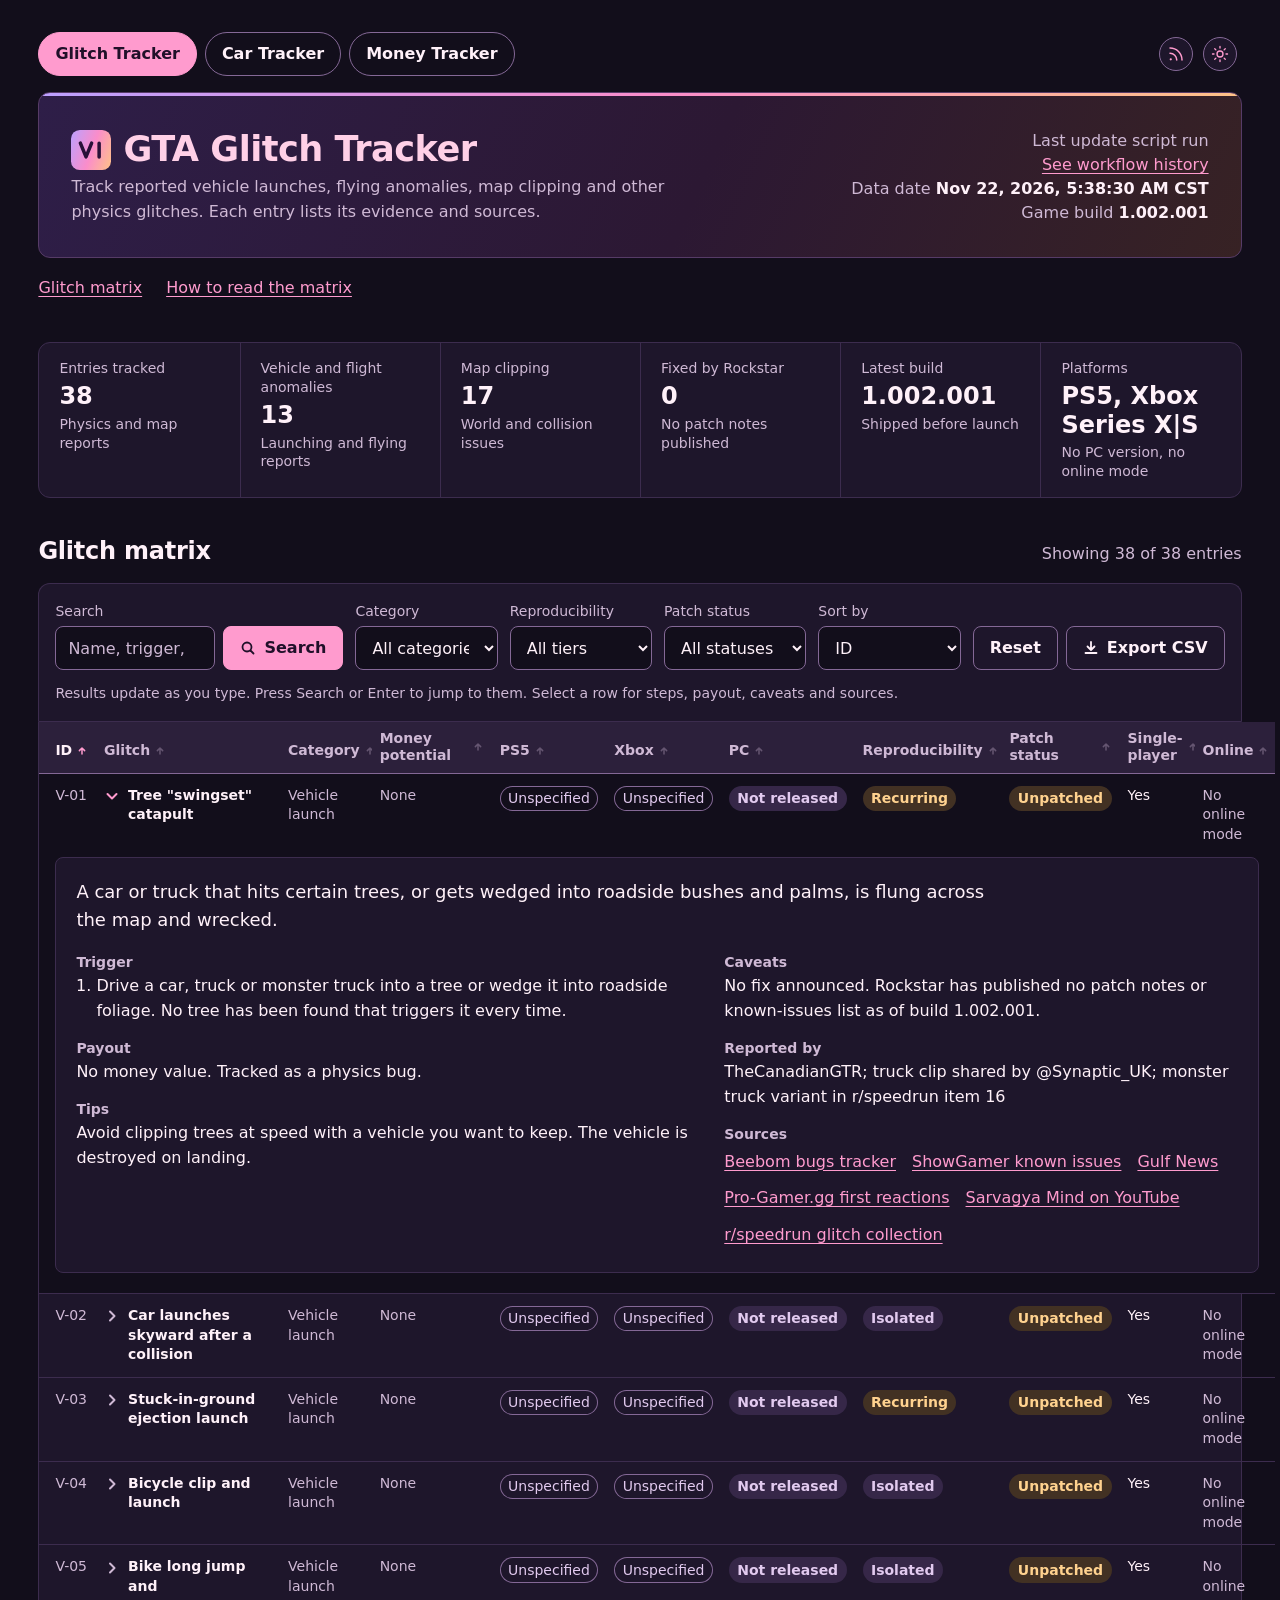
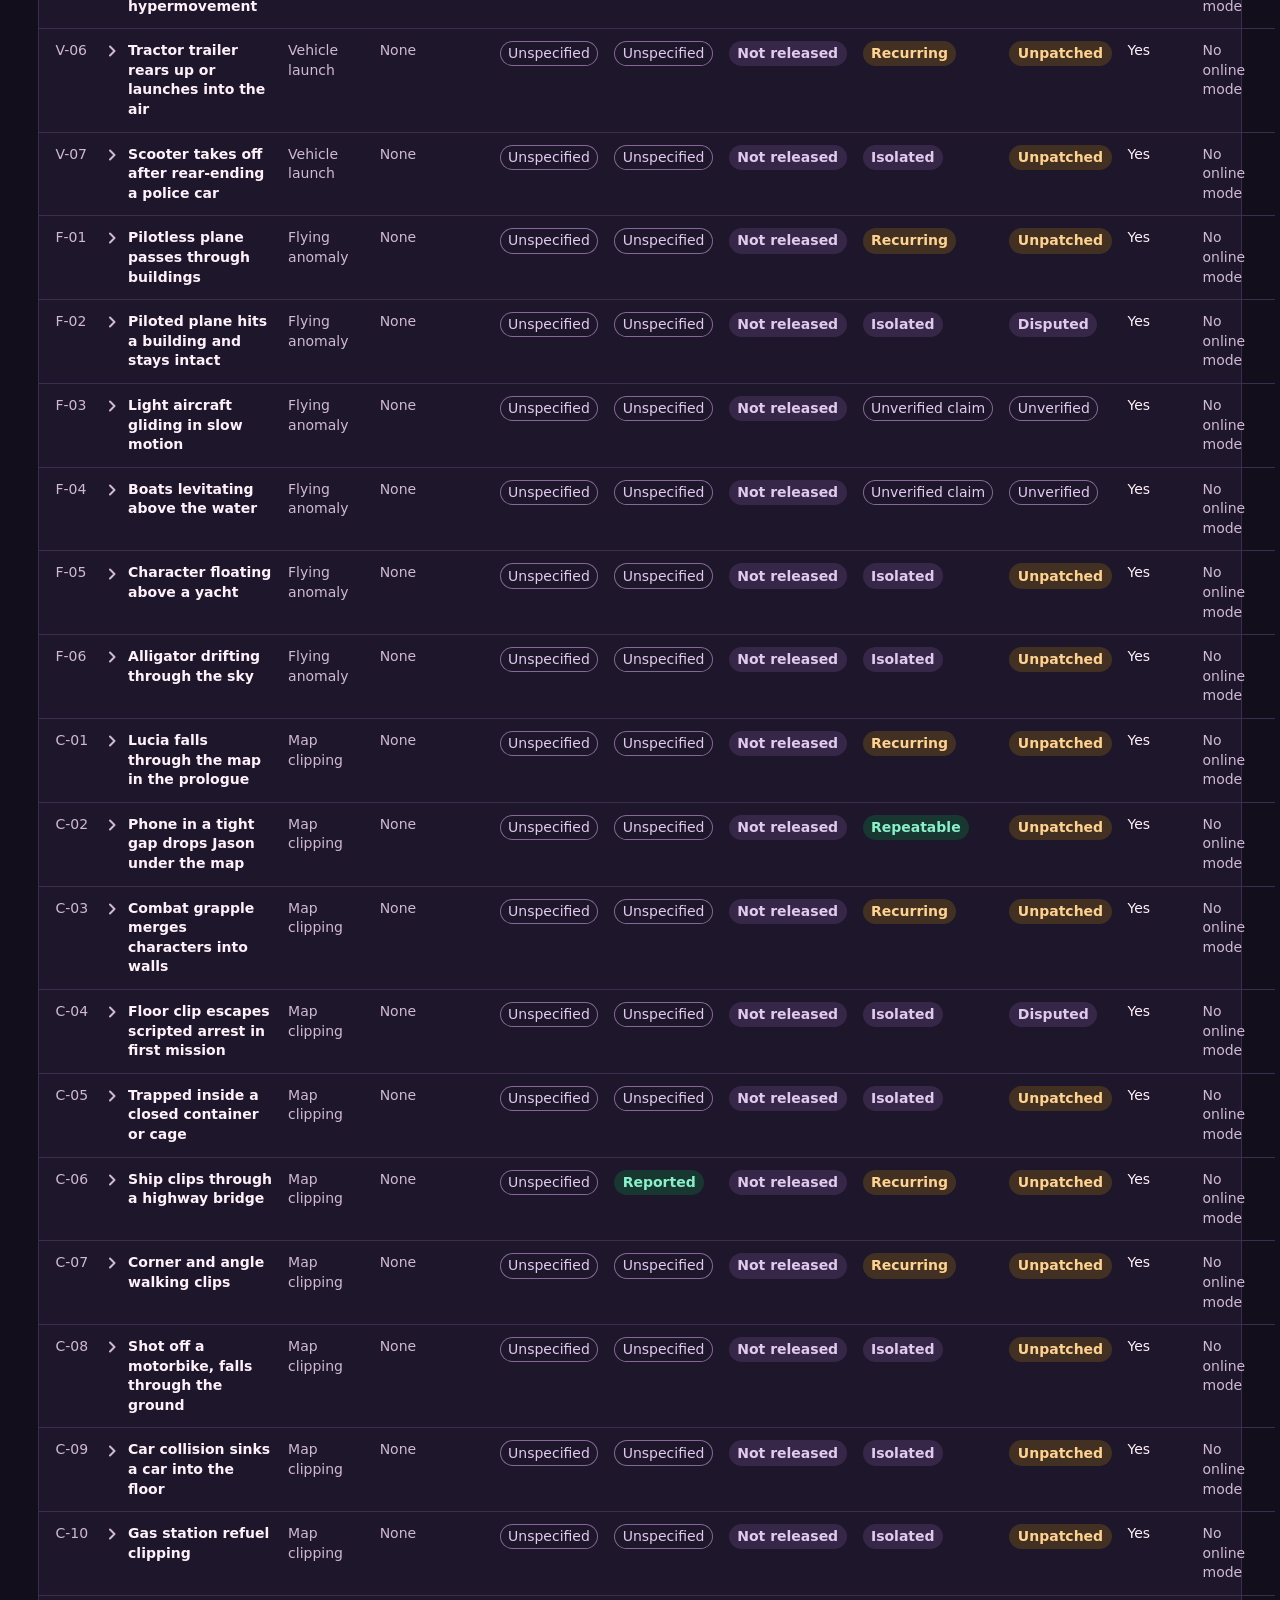
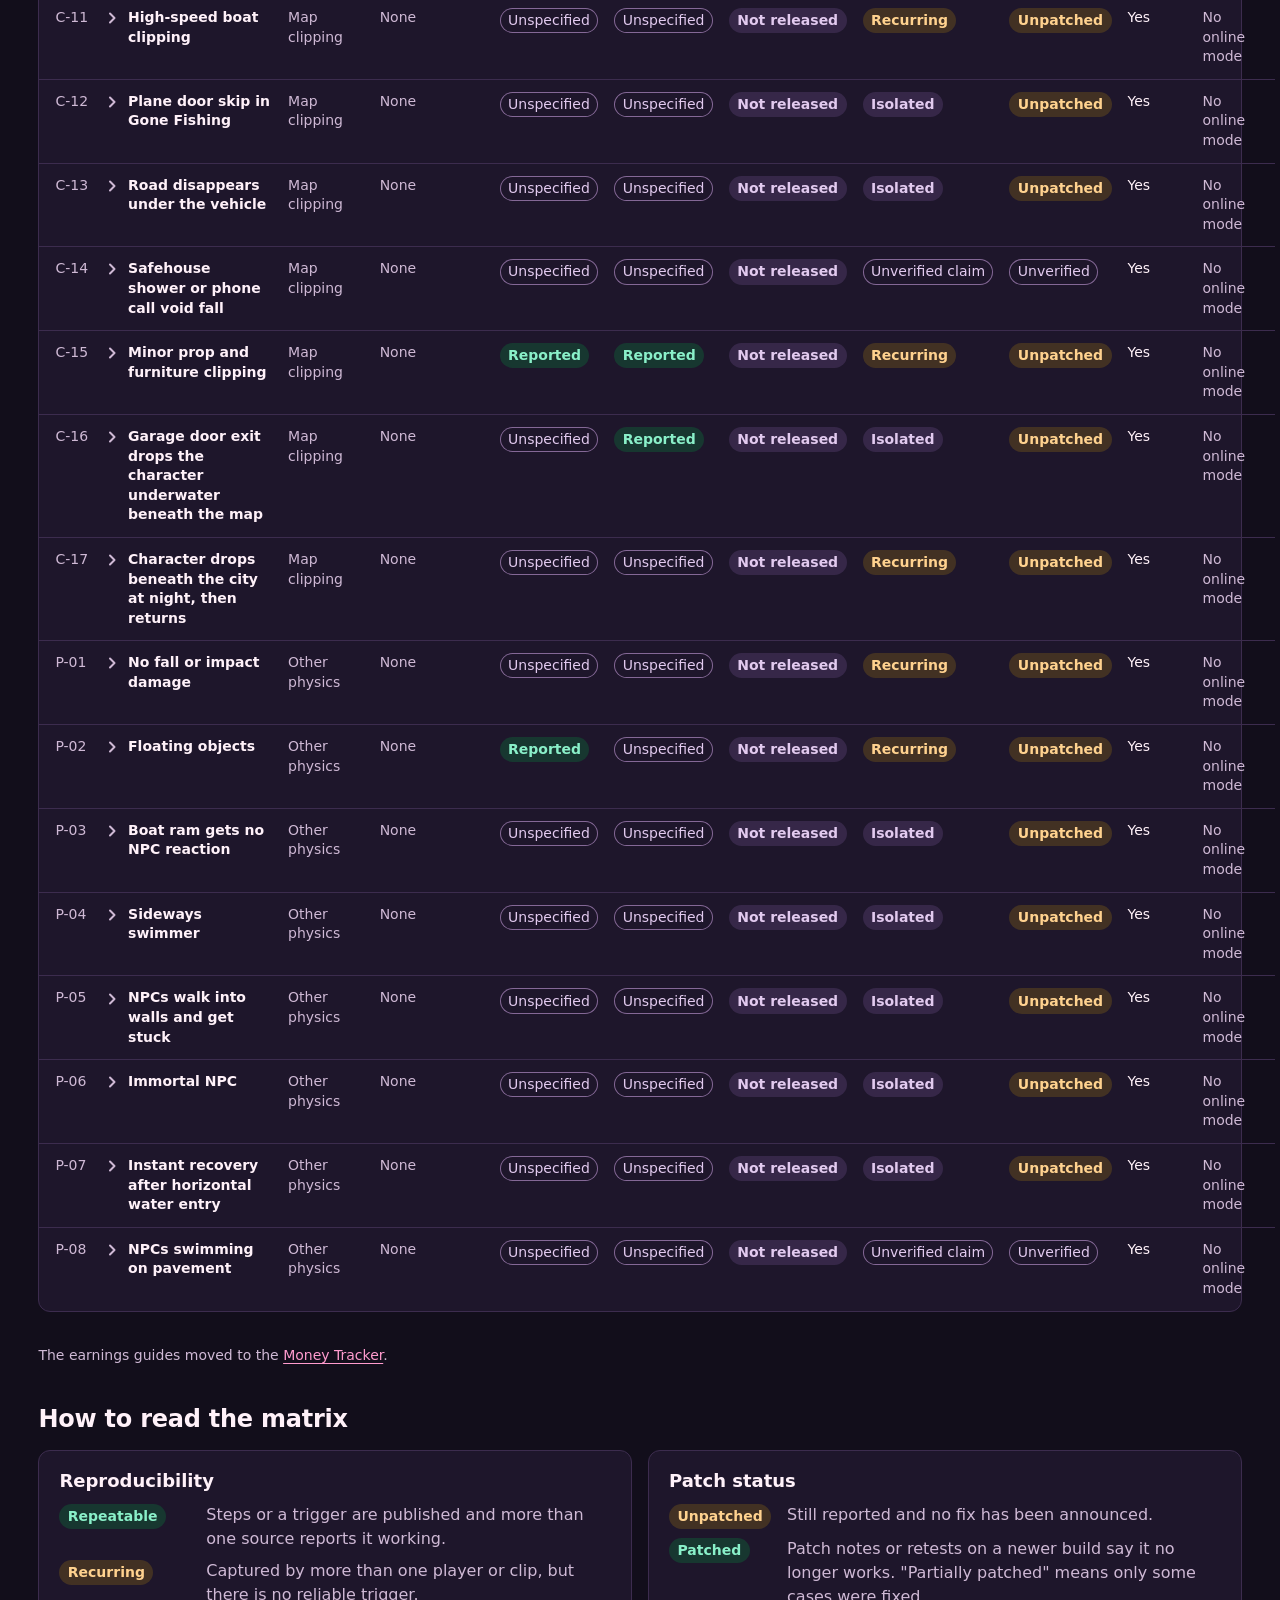
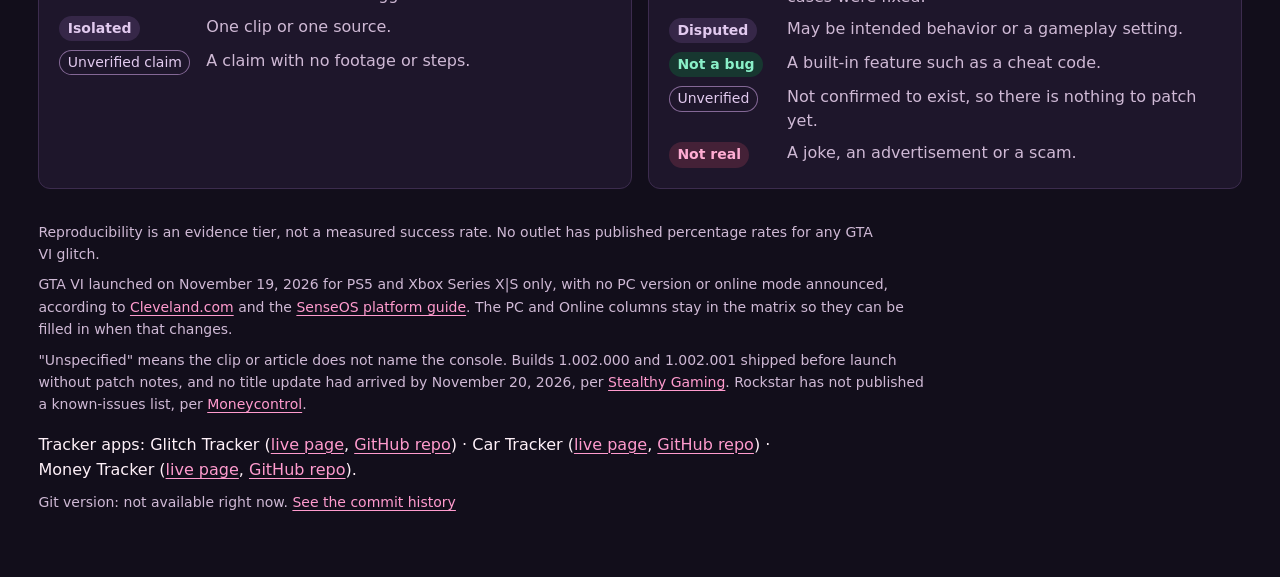
==== commit 67cd301e: "Use compact icon-only RSS and theme controls Co-authored-by: Perplexity <noreply@perplexity.ai>" ====
--- a/index.html
+++ b/index.html
@@ -24,18 +24,18 @@
         <a href="./" aria-current="page">Glitch Tracker</a>
         <a href="https://rolltidehero.github.io/gta-car-tracker/">Car Tracker</a>
         <a href="https://rolltidehero.github.io/gta-money-tracker/">Money Tracker</a>
-        <a class="rss-link" href="feed.xml" type="application/rss+xml">
-          <svg viewBox="0 0 24 24" width="18" height="18" aria-hidden="true" focusable="false" fill="none" stroke="currentColor" stroke-width="2" stroke-linecap="round">
-            <path d="M4 11a9 9 0 0 1 9 9M4 4a16 16 0 0 1 16 16" />
-            <circle cx="5" cy="19" r="1.5" fill="currentColor" stroke="none" />
-          </svg>
-          Get RSS alerts!
-        </a>
-        <button type="button" class="theme-toggle" id="theme-toggle" hidden>
-          <svg class="theme-sun" viewBox="0 0 24 24" width="18" height="18" aria-hidden="true" fill="none" stroke="currentColor" stroke-width="1.8" stroke-linecap="round"><circle cx="12" cy="12" r="4" /><path d="M12 2v2m0 16v2M2 12h2m16 0h2M5 5l1.5 1.5m11 11L19 19M19 5l-1.5 1.5m-11 11L5 19" /></svg>
-          <svg class="theme-moon" viewBox="0 0 24 24" width="18" height="18" aria-hidden="true" fill="none" stroke="currentColor" stroke-width="1.8" stroke-linejoin="round"><path d="M20.8 15.1A9 9 0 0 1 8.9 3.2a9 9 0 1 0 11.9 11.9Z" /></svg>
-          <span class="theme-label">Light mode</span>
-        </button>
+        <div class="nav-tools">
+          <a class="rss-link" href="feed.xml" type="application/rss+xml" aria-label="Get RSS alerts!" title="Get RSS alerts!">
+            <svg viewBox="0 0 24 24" width="18" height="18" aria-hidden="true" focusable="false" fill="none" stroke="currentColor" stroke-width="2" stroke-linecap="round">
+              <path d="M4 11a9 9 0 0 1 9 9M4 4a16 16 0 0 1 16 16" />
+              <circle cx="5" cy="19" r="1.5" fill="currentColor" stroke="none" />
+            </svg>
+          </a>
+          <button type="button" class="theme-toggle" id="theme-toggle" aria-label="Light mode" title="Light mode" hidden>
+            <svg class="theme-sun" viewBox="0 0 24 24" width="18" height="18" aria-hidden="true" fill="none" stroke="currentColor" stroke-width="1.8" stroke-linecap="round"><circle cx="12" cy="12" r="4" /><path d="M12 2v2m0 16v2M2 12h2m16 0h2M5 5l1.5 1.5m11 11L19 19M19 5l-1.5 1.5m-11 11L5 19" /></svg>
+            <svg class="theme-moon" viewBox="0 0 24 24" width="18" height="18" aria-hidden="true" fill="none" stroke="currentColor" stroke-width="1.8" stroke-linejoin="round"><path d="M20.8 15.1A9 9 0 0 1 8.9 3.2a9 9 0 1 0 11.9 11.9Z" /></svg>
+          </button>
+        </div>
       </nav>
       <header class="masthead">
         <div>
--- a/style.css
+++ b/style.css
@@ -1265,7 +1265,7 @@
   gap: var(--space-2);
   margin-bottom: var(--space-4);
 }
-.app-switch a {
+.app-switch > a {
   padding: var(--space-2) var(--space-4);
   border: 1px solid var(--color-border);
   border-radius: 999px;
@@ -1274,22 +1274,8 @@
   text-decoration: none;
   color: var(--color-text);
 }
-.app-switch a:hover { border-color: var(--color-primary); color: var(--color-primary); }
-.app-switch .rss-link {
-  display: inline-flex;
-  align-items: center;
-  gap: var(--space-2);
-  min-height: 44px;
-  background: var(--color-primary-tint);
-  border-color: var(--color-primary);
-  color: var(--color-primary);
-}
-.app-switch .rss-link:hover {
-  background: var(--color-primary);
-  color: var(--color-text-inverse);
-}
-.app-switch .rss-link:focus-visible { outline: 2px solid var(--color-primary); outline-offset: 2px; }
-.app-switch a[aria-current="page"] {
+.app-switch > a:hover { border-color: var(--color-primary); color: var(--color-primary); }
+.app-switch > a[aria-current="page"] {
   background: var(--color-primary);
   border-color: var(--color-primary);
   color: var(--color-text-inverse);
--- a/theme.css
+++ b/theme.css
@@ -76,29 +76,39 @@
 .brand svg rect { fill: none; }
 .brand svg path { stroke: var(--brand-ink); }
 
-.theme-toggle:not([hidden]) {
-  display: inline-flex;
+.nav-tools {
+  display: flex;
   align-items: center;
-  gap: var(--space-2);
-  min-height: 44px;
-  padding: 0 var(--space-4);
+}
+.nav-tools > :not([hidden]) {
+  position: relative;
+  display: grid;
+  place-items: center;
+  width: 44px;
+  height: 44px;
+  border-radius: var(--radius-full);
+  color: var(--color-primary);
+}
+/* A 34px visible circle inside a 44px tap target. */
+.nav-tools > :not([hidden])::before {
+  content: '';
+  position: absolute;
+  inset: 5px;
+  pointer-events: none;
   border: 1px solid var(--color-border);
-  border-radius: var(--radius-full);
-  color: var(--color-text);
+  border-radius: inherit;
   background: var(--color-surface);
-  font-size: var(--text-sm);
-  font-weight: 700;
-  white-space: nowrap;
 }
-.theme-toggle:hover {
+.nav-tools > :hover::before,
+.nav-tools > :focus-visible::before {
   border-color: var(--color-primary);
   background: var(--color-surface-offset);
 }
-.theme-toggle svg { color: var(--color-primary); }
+.nav-tools svg { position: relative; }
 .theme-toggle .theme-moon,
 :root[data-theme='light'] .theme-toggle .theme-sun { display: none; }
 :root[data-theme='light'] .theme-toggle .theme-moon { display: block; }
 
 @media (min-width: 64rem) {
-  .theme-toggle { margin-inline-start: auto; }
+  .nav-tools { margin-inline-start: auto; }
 }
